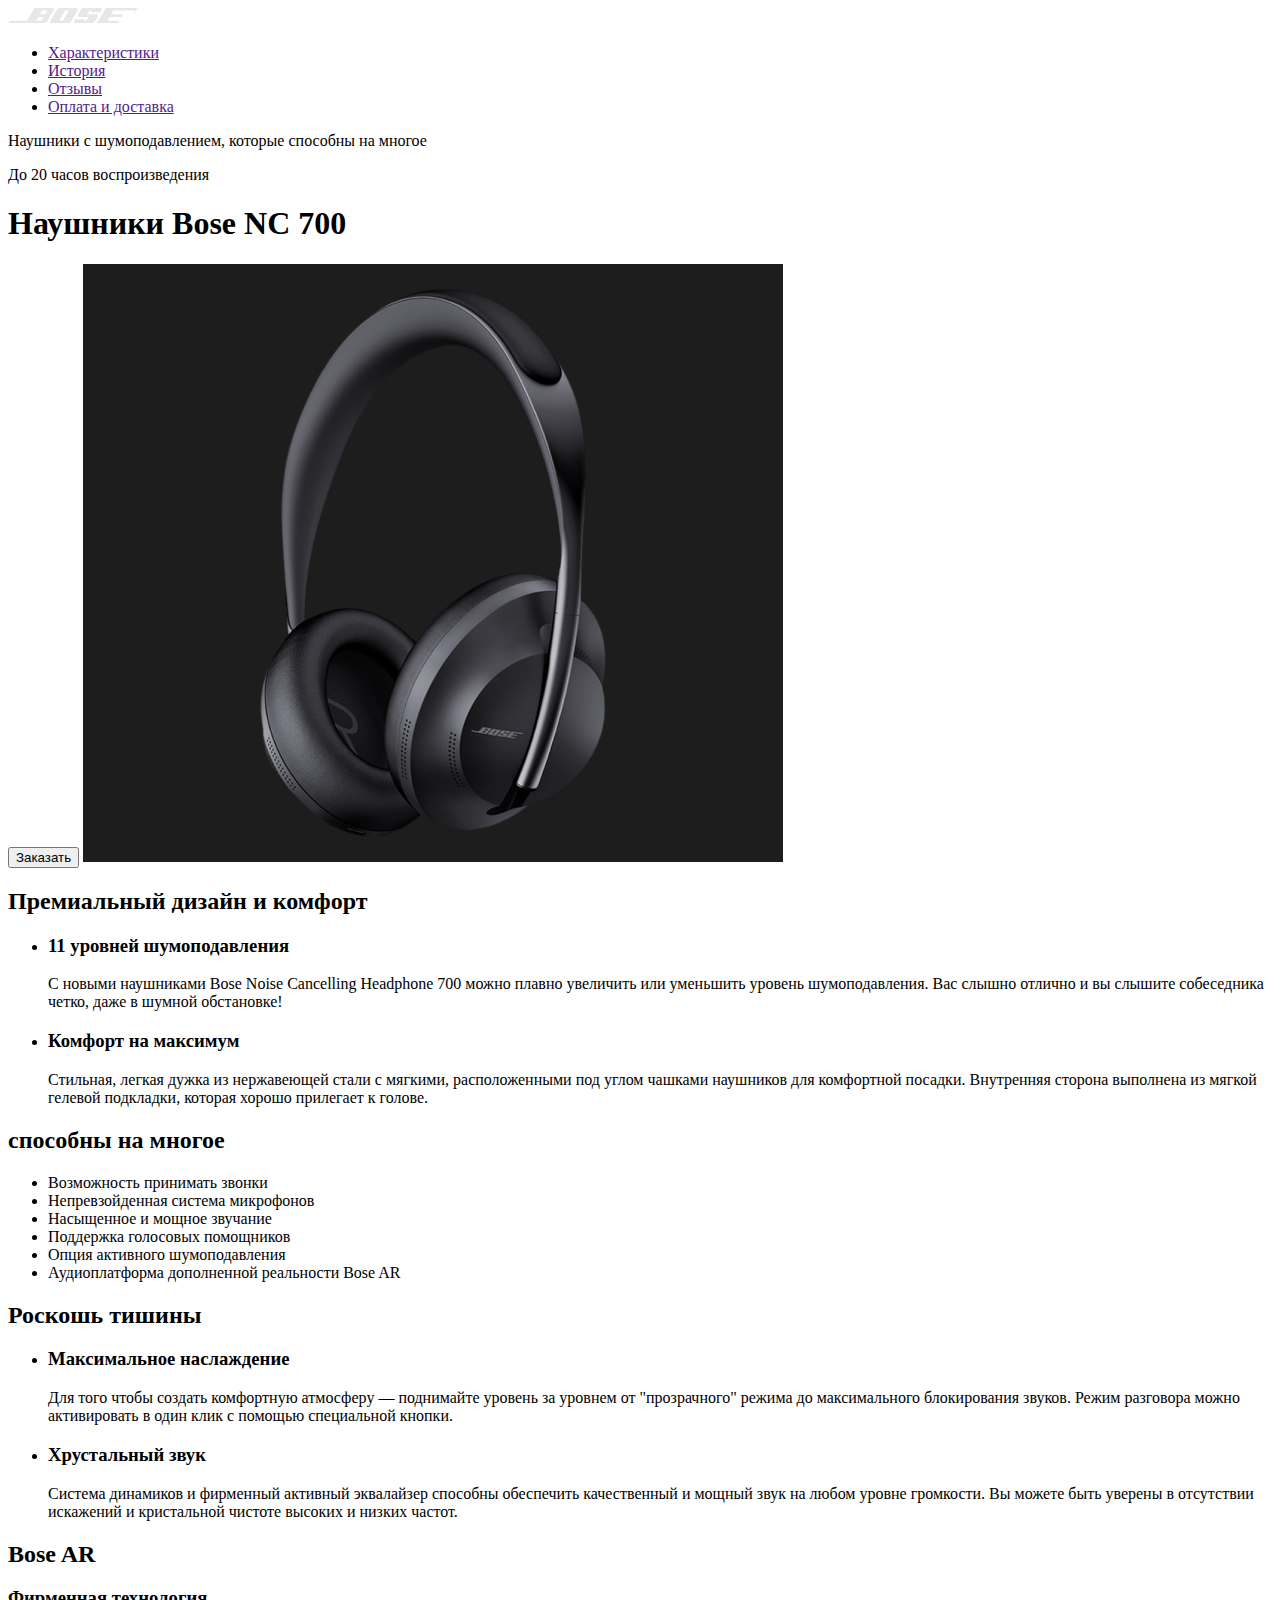
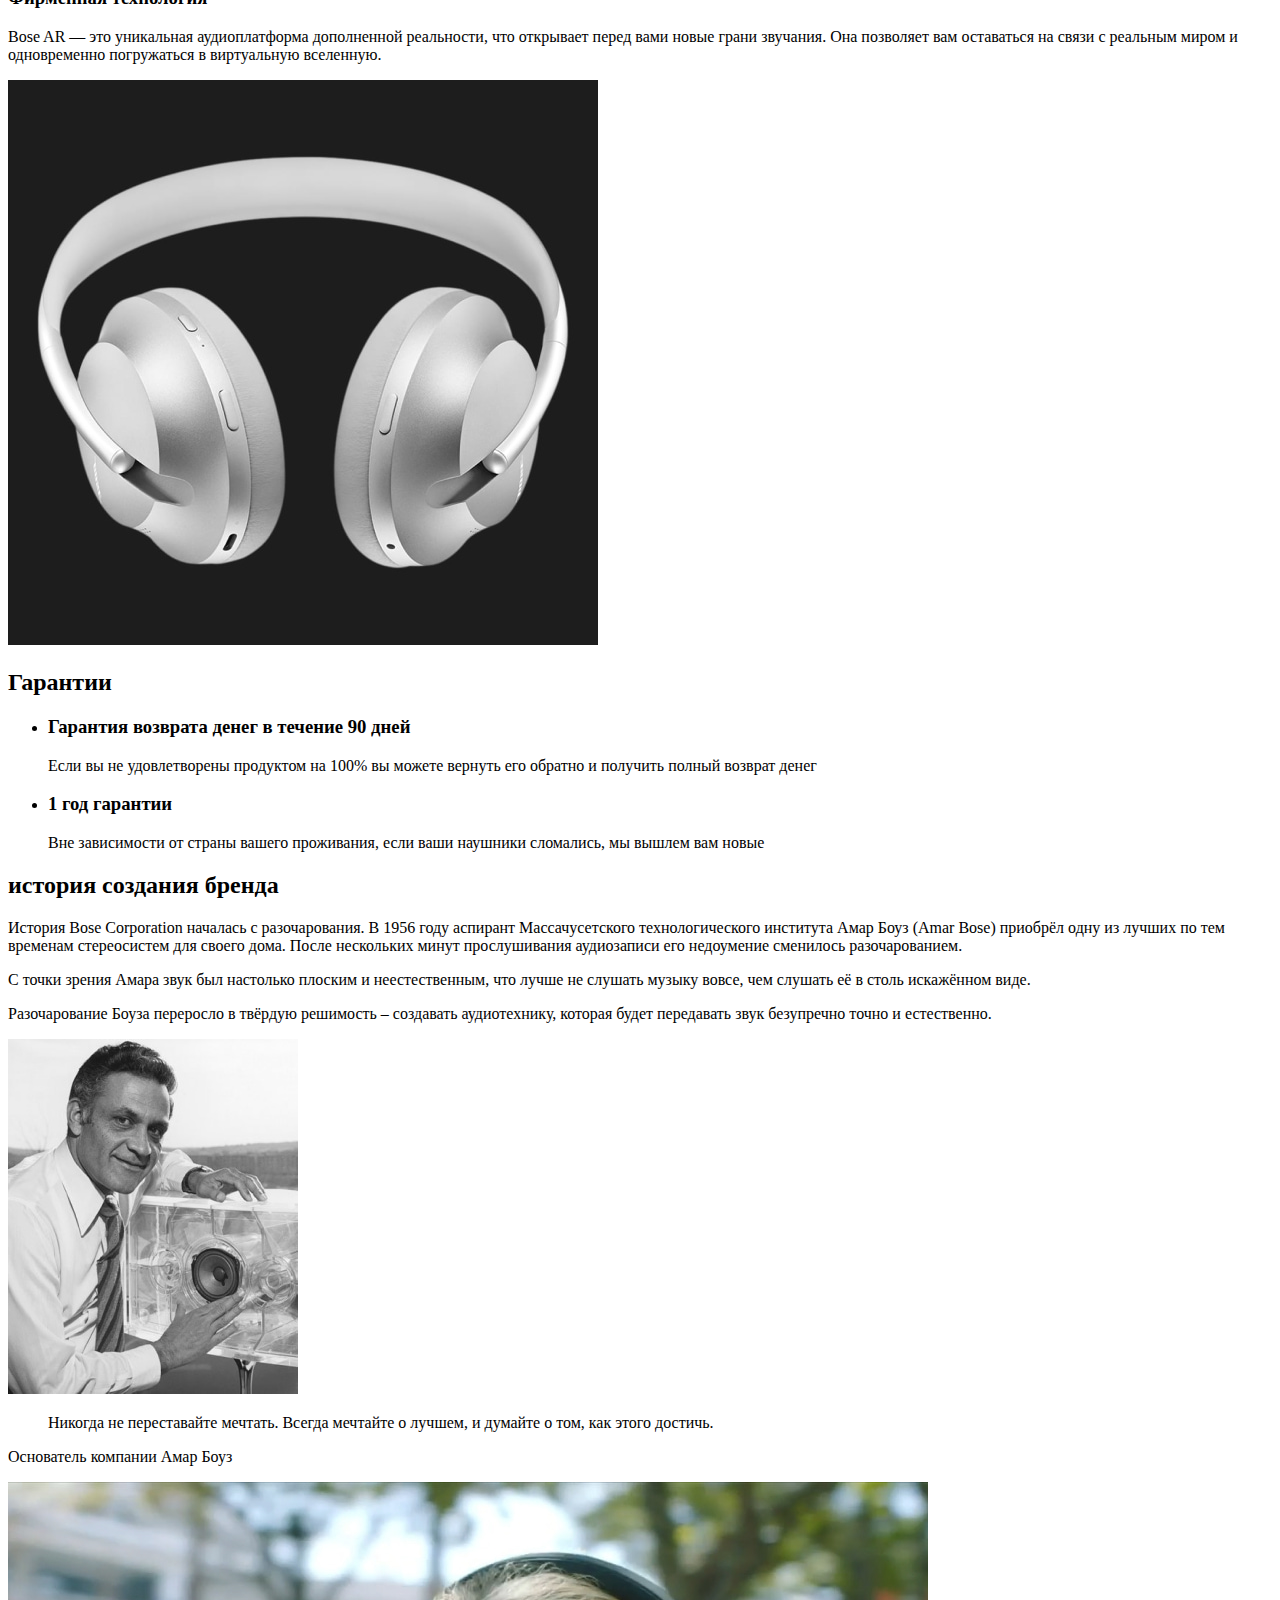
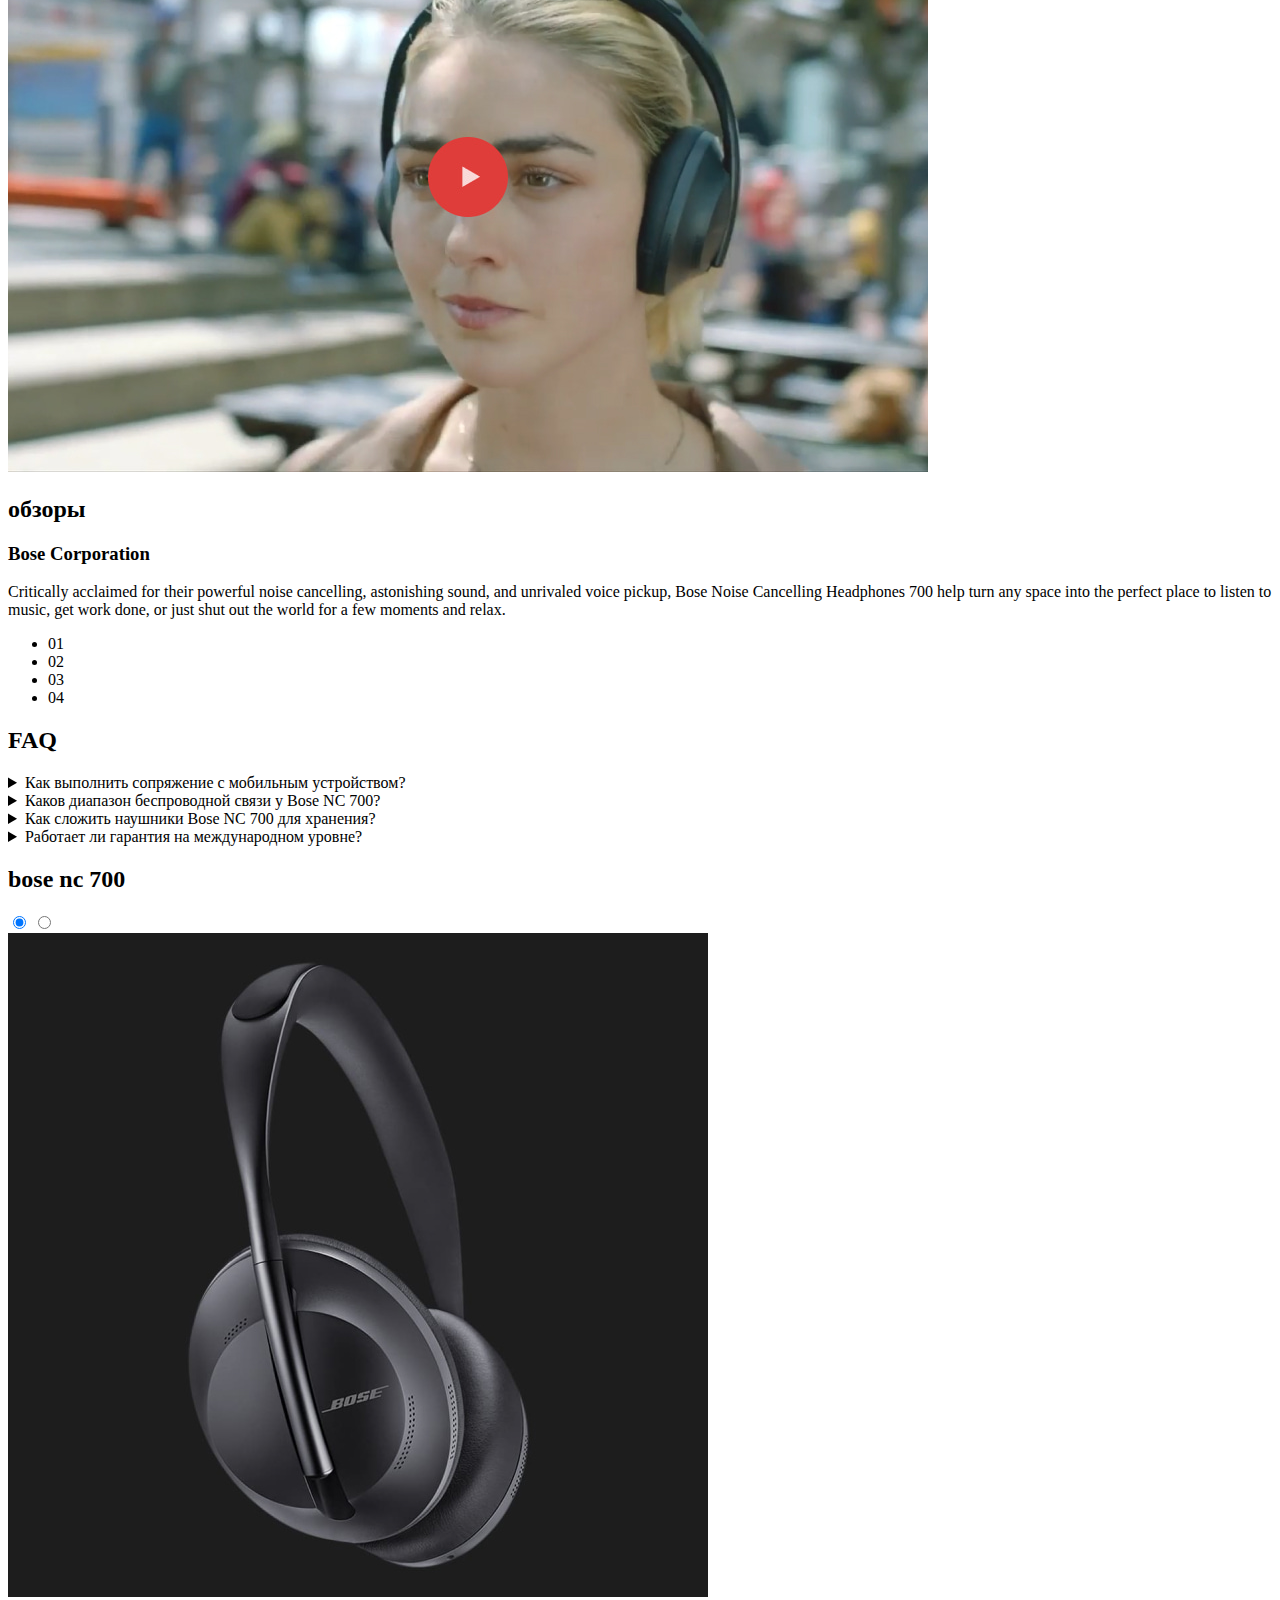
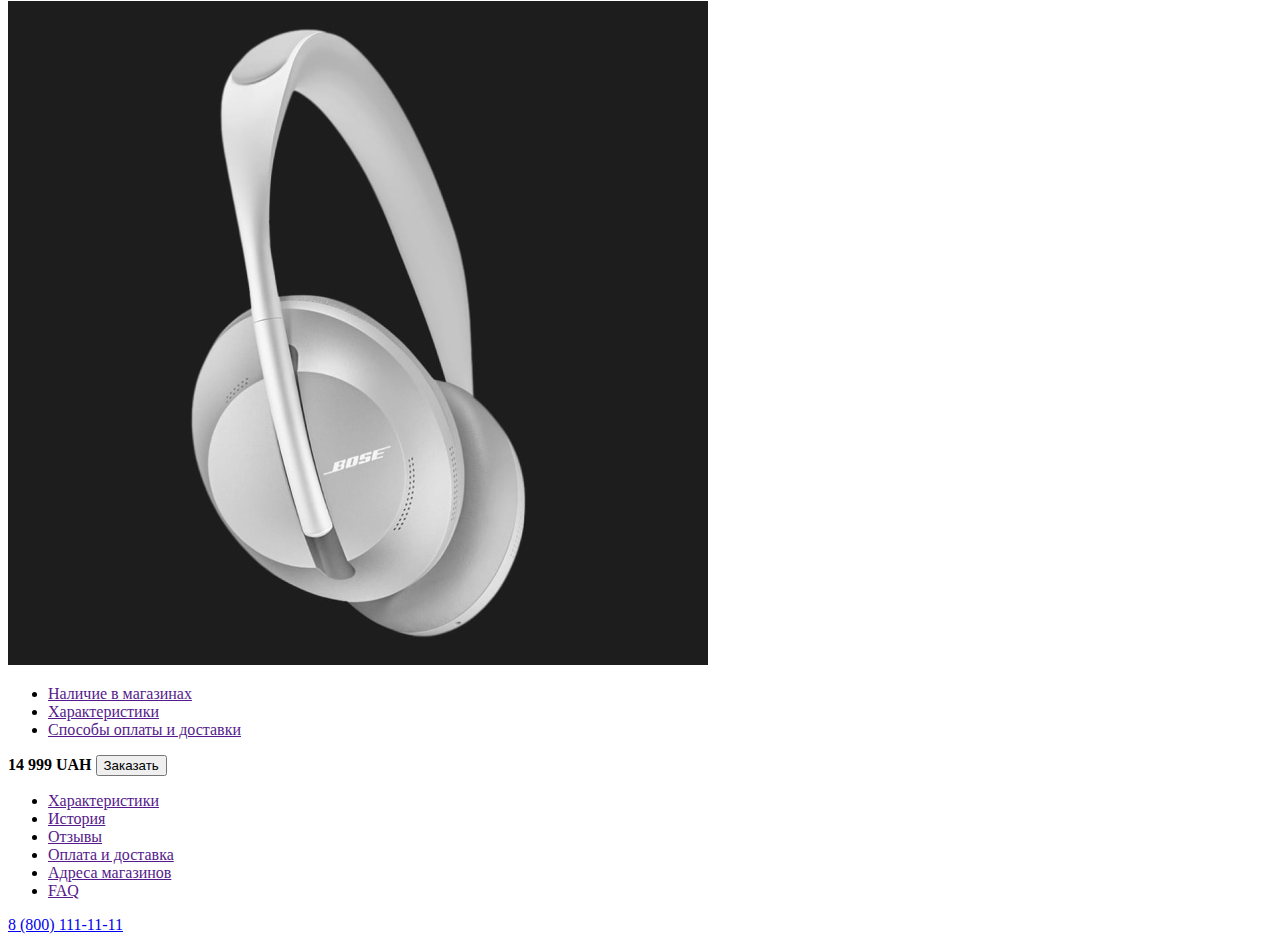
==== index.html @ a4a75e7f "module 01" ====
<!DOCTYPE html>
<html lang="ru">
  <head>
    <meta charset="UTF-8" />
    <meta http-equiv="X-UA-Compatible" content="IE=edge" />
    <meta name="viewport" content="width=device-width, initial-scale=1.0" />
    <title>Наушники Bose</title>
  </head>
  <body>
    <header>
      <a href="">
        <img src="./images/bose-logo.svg" alt="Логитип bose" width="130" height="16" />
      </a>
      <nav>
        <ul>
          <li><a href="">Характеристики</a></li>
          <li><a href="">История</a></li>
          <li><a href="">Отзывы</a></li>
          <li><a href="">Оплата и доставка</a></li>
        </ul>
      </nav>
    </header>
    <main>
      <section>
        <p>Наушники с шумоподавлением, которые способны на многое</p>
        <p>До 20 часов воспроизведения</p>
        <h1>Наушники Bose NC 700</h1>
        <button>Заказать</button>
        <img src="./images/hero/bose-nc-700.jpg" alt="Наушники Bose NC 700" width="700" height="598" />
      </section>
      <section>
        <h2>Премиальный дизайн и комфорт</h2>
        <ul>
          <li>
            <h3>11 уровней шумоподавления</h3>
            <p>
              С новыми наушниками Bose Noise Cancelling Headphone 700 можно плавно увеличить или уменьшить уровень
              шумоподавления. Вас слышно отлично и вы слышите собеседника четко, даже в шумной обстановке!
            </p>
          </li>
          <li>
            <h3>Комфорт на максимум</h3>
            <p>
              Стильная, легкая дужка из нержавеющей стали с мягкими, расположенными под углом чашками наушников для
              комфортной посадки. Внутренняя сторона выполнена из мягкой гелевой подкладки, которая хорошо прилегает к
              голове.
            </p>
          </li>
        </ul>
      </section>
      <section>
        <h2>способны на многое</h2>
        <ul>
          <li>Возможность принимать звонки</li>
          <li>Непревзойденная система микрофонов</li>
          <li>Насыщенное и мощное звучание</li>
          <li>Поддержка голосовых помощников</li>
          <li>Опция активного шумоподавления</li>
          <li>Аудиоплатформа дополненной реальности Bose AR</li>
        </ul>
      </section>
      <section>
        <h2>Роскошь тишины</h2>
        <ul>
          <li>
            <h3>Максимальное наслаждение</h3>
            <p>
              Для того чтобы создать комфортную атмосферу — поднимайте уровень за уровнем от "прозрачного" режима до
              максимального блокирования звуков. Режим разговора можно активировать в один клик с помощью специальной
              кнопки.
            </p>
          </li>
          <li>
            <h3>Хрустальный звук</h3>
            <p>
              Система динамиков и фирменный активный эквалайзер способны обеспечить качественный и мощный звук на любом
              уровне громкости. Вы можете быть уверены в отсутствии искажений и кристальной чистоте высоких и низких
              частот.
            </p>
          </li>
        </ul>
      </section>
      <section>
        <h2>Bose AR</h2>
        <h3>Фирменная технология</h3>
        <p>
          Bose AR — это уникальная аудиоплатформа дополненной реальности, что открывает перед вами новые грани звучания.
          Она позволяет вам оставаться на связи с реальным миром и одновременно погружаться в виртуальную вселенную.
        </p>
      </section>
      <section>
        <img src="./images/warranty/img.jpg" alt="Наушники Bose NC 700" width="590" height="565" />
        <h2>Гарантии</h2>
        <ul>
          <li>
            <h3>Гарантия возврата денег в течение 90 дней</h3>
            <p>
              Если вы не удовлетворены продуктом на 100% вы можете вернуть его обратно и получить полный возврат денег
            </p>
          </li>
          <li>
            <h3>1 год гарантии</h3>
            <p>Вне зависимости от страны вашего проживания, если ваши наушники сломались, мы вышлем вам новые</p>
          </li>
        </ul>
      </section>
      <section>
        <h2>история создания бренда</h2>
        <p>
          История Bose Corporation началась с разочарования. В 1956 году аспирант Массачусетского технологического
          института Амар Боуз (Amar Bose) приобрёл одну из лучших по тем временам стереосистем для своего дома. После
          нескольких минут прослушивания аудиозаписи его недоумение сменилось разочарованием.
        </p>
        <p>
          С точки зрения Амара звук был настолько плоским и неестественным, что лучше не слушать музыку вовсе, чем
          слушать её в столь искажённом виде.
        </p>
        <p>
          Разочарование Боуза переросло в твёрдую решимость – создавать аудиотехнику, которая будет передавать звук
          безупречно точно и естественно.
        </p>
        <img src="./images/history/img-1.jpg" alt="Основатель компании Амар Боуз" width="290" height="355" />
        <blockquote>
          Никогда не переставайте мечтать. Всегда мечтайте о лучшем, и думайте о том, как этого достичь.
        </blockquote>
        <p>Основатель компании Амар Боуз</p>
      </section>
      <section>
        <video src="#" poster="./images/reviews/img.jpg" width="920" height="590"></video>

        <h2>обзоры</h2>
        <h3>Bose Сorporation</h3>
        <p>
          Critically acclaimed for their powerful noise cancelling, astonishing sound, and unrivaled voice pickup, Bose
          Noise Cancelling Headphones 700 help turn any space into the perfect place to listen to music, get work done,
          or just shut out the world for a few moments and relax.
        </p>
        <ul>
          <li>01</li>
          <li>02</li>
          <li>03</li>
          <li>04</li>
        </ul>
      </section>
      <section>
        <h2>FAQ</h2>
        <details>
          <summary>Как выполнить сопряжение с мобильным устройством?</summary>
          <p>
            Во-первых, убедитесь, что ваши наушники включены одним нажатием верхней кнопки на задней стороне правого
            наушника. Затем нажмите и удерживайте кнопку питания в течение 3x секунд, чтобы перевести наушники в режим
            сопряжения. Обратите внимание: если вы подключаете наушники впервые, они автоматически включаются сразу в
            этом режиме сопряжения. Голосовые подсказки предоставят вам дополнительные инструкции. Мы рекомендуем вам
            использовать приложение Bose Music для завершения процесса сопряжения, однако вы также можете использовать
            настройки Bluetooth на своем устройстве.
          </p>
        </details>
        <details>
          <summary>Каков диапазон беспроводной связи у Bose NC 700?</summary>
          <p>
            Во-первых, убедитесь, что ваши наушники включены одним нажатием верхней кнопки на задней стороне правого
            наушника. Затем нажмите и удерживайте кнопку питания в течение 3x секунд, чтобы перевести наушники в режим
            сопряжения. Обратите внимание: если вы подключаете наушники впервые, они автоматически включаются сразу в
            этом режиме сопряжения. Голосовые подсказки предоставят вам дополнительные инструкции. Мы рекомендуем вам
            использовать приложение Bose Music для завершения процесса сопряжения, однако вы также можете использовать
            настройки Bluetooth на своем устройстве.
          </p>
        </details>
        <details>
          <summary>Как сложить наушники Bose NC 700 для хранения?</summary>
          <p>
            Во-первых, убедитесь, что ваши наушники включены одним нажатием верхней кнопки на задней стороне правого
            наушника. Затем нажмите и удерживайте кнопку питания в течение 3x секунд, чтобы перевести наушники в режим
            сопряжения. Обратите внимание: если вы подключаете наушники впервые, они автоматически включаются сразу в
            этом режиме сопряжения. Голосовые подсказки предоставят вам дополнительные инструкции. Мы рекомендуем вам
            использовать приложение Bose Music для завершения процесса сопряжения, однако вы также можете использовать
            настройки Bluetooth на своем устройстве.
          </p>
        </details>
        <details>
          <summary>Работает ли гарантия на международном уровне?</summary>
          <p>
            Во-первых, убедитесь, что ваши наушники включены одним нажатием верхней кнопки на задней стороне правого
            наушника. Затем нажмите и удерживайте кнопку питания в течение 3x секунд, чтобы перевести наушники в режим
            сопряжения. Обратите внимание: если вы подключаете наушники впервые, они автоматически включаются сразу в
            этом режиме сопряжения. Голосовые подсказки предоставят вам дополнительные инструкции. Мы рекомендуем вам
            использовать приложение Bose Music для завершения процесса сопряжения, однако вы также можете использовать
            настройки Bluetooth на своем устройстве.
          </p>
        </details>
      </section>
      <section>
        <h2>bose nc 700</h2>
        <div>
          <input type="radio" name="colors" checked />
          <input type="radio" name="colors" />
        </div>
        <div>
          <img src="./images/characteristics/bose-black.jpg" alt="Bose NC 700 черного цвета" />
          <img src="./images/characteristics/bose-white.jpg" alt="Bose NC 700 белого цвета" />
        </div>
        <ul>
          <li><a href="">Наличие в магазинах</a></li>
          <li><a href="">Характеристики</a></li>
          <li><a href="">Способы оплаты и доставки</a></li>
        </ul>
        <b>14 999 UAH</b>
        <button type="button">Заказать</button>
      </section>
    </main>
    <footer>
      <ul>
        <li><a href="">Характеристики</a></li>
        <li><a href="">История</a></li>
        <li><a href="">Отзывы</a></li>
        <li><a href="">Оплата и доставка</a></li>
        <li><a href="">Адреса магазинов</a></li>
        <li><a href="">FAQ</a></li>
      </ul>
      <a href="tel:88001111111">8 (800) 111-11-11</a>
    </footer>
  </body>
</html>
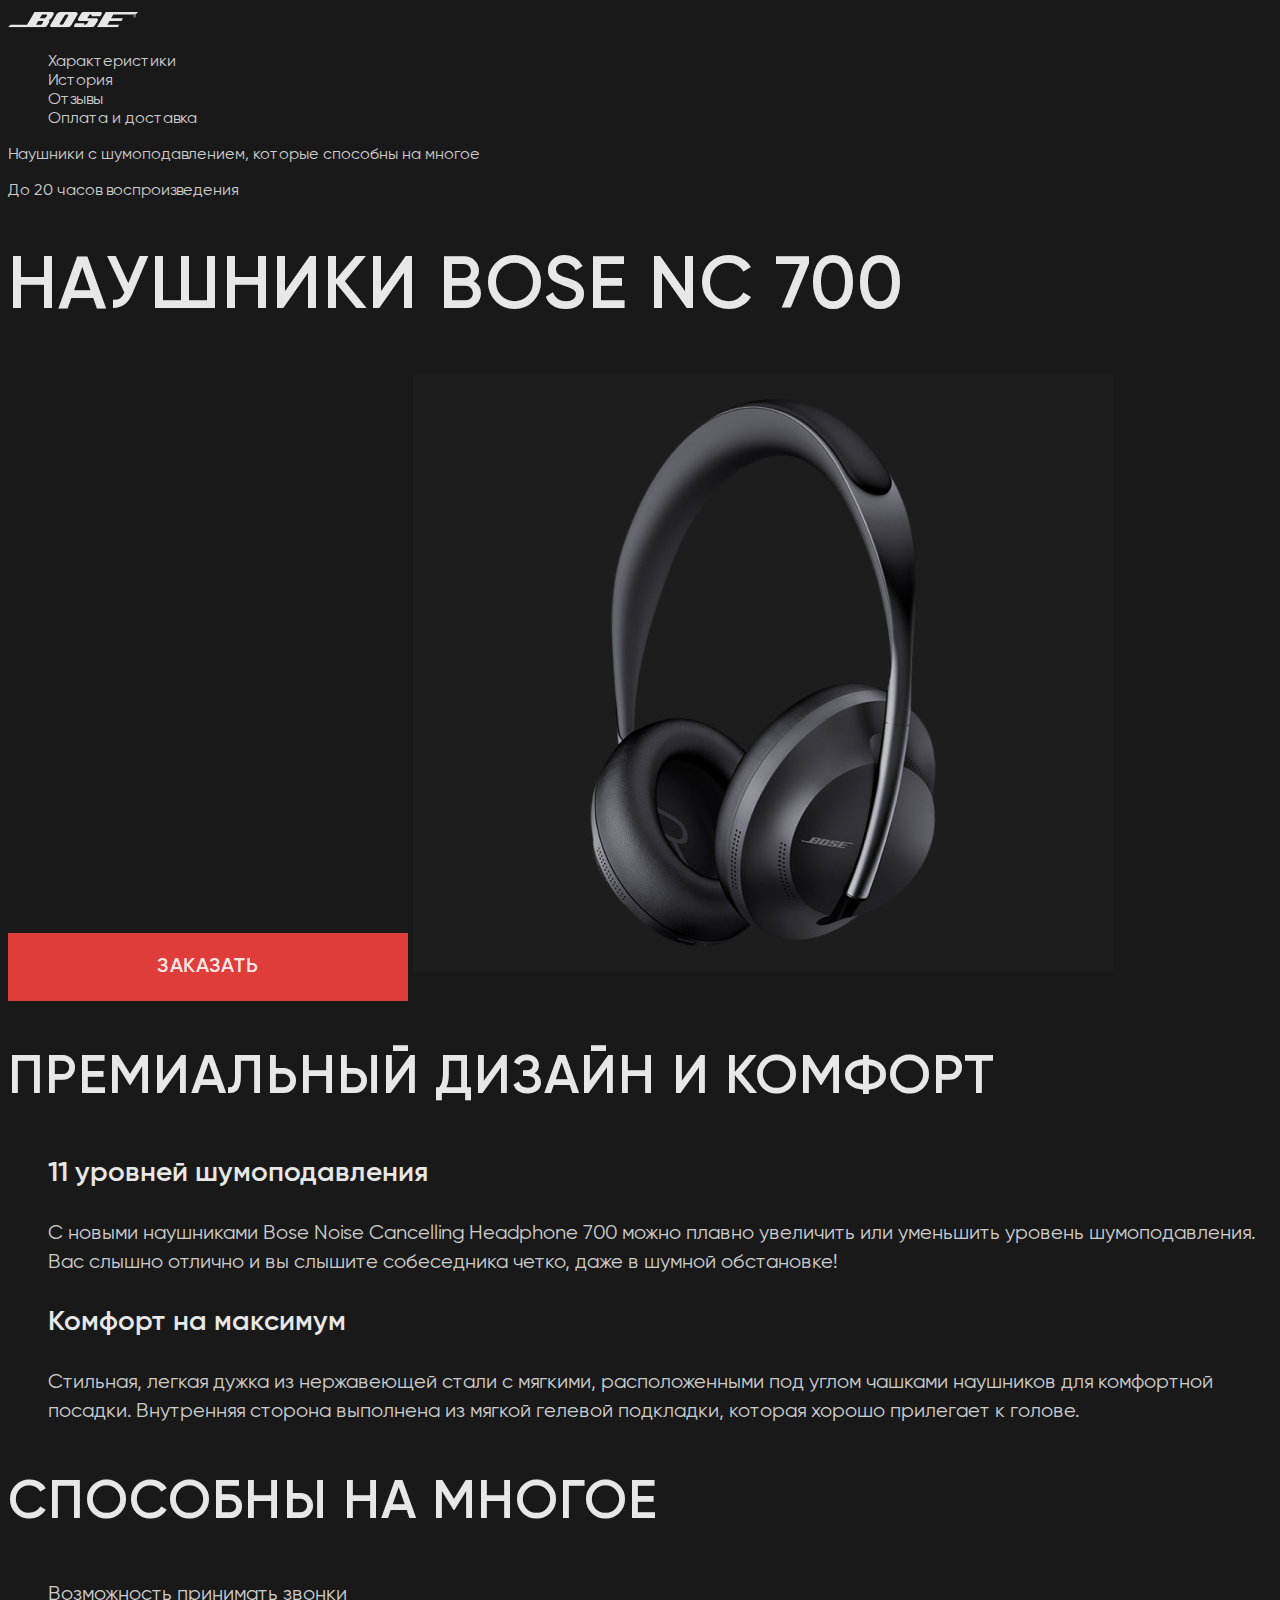
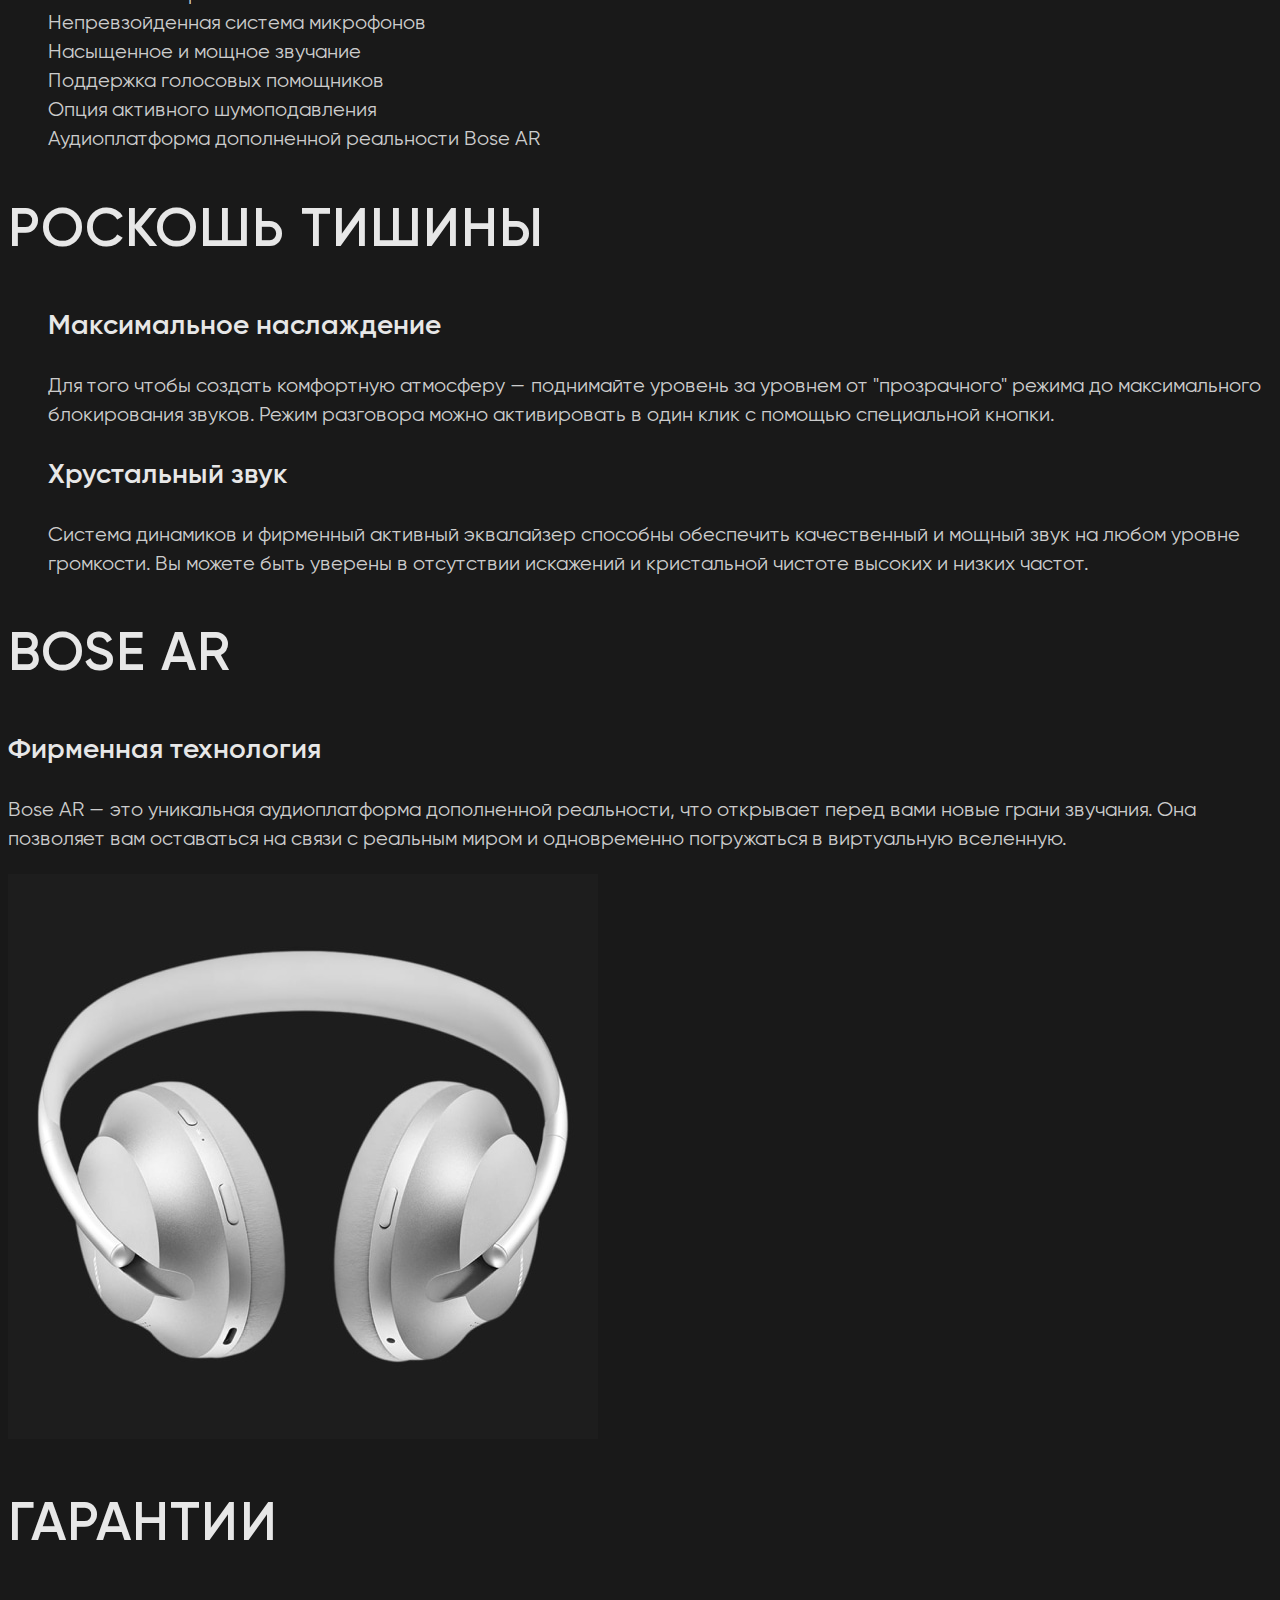
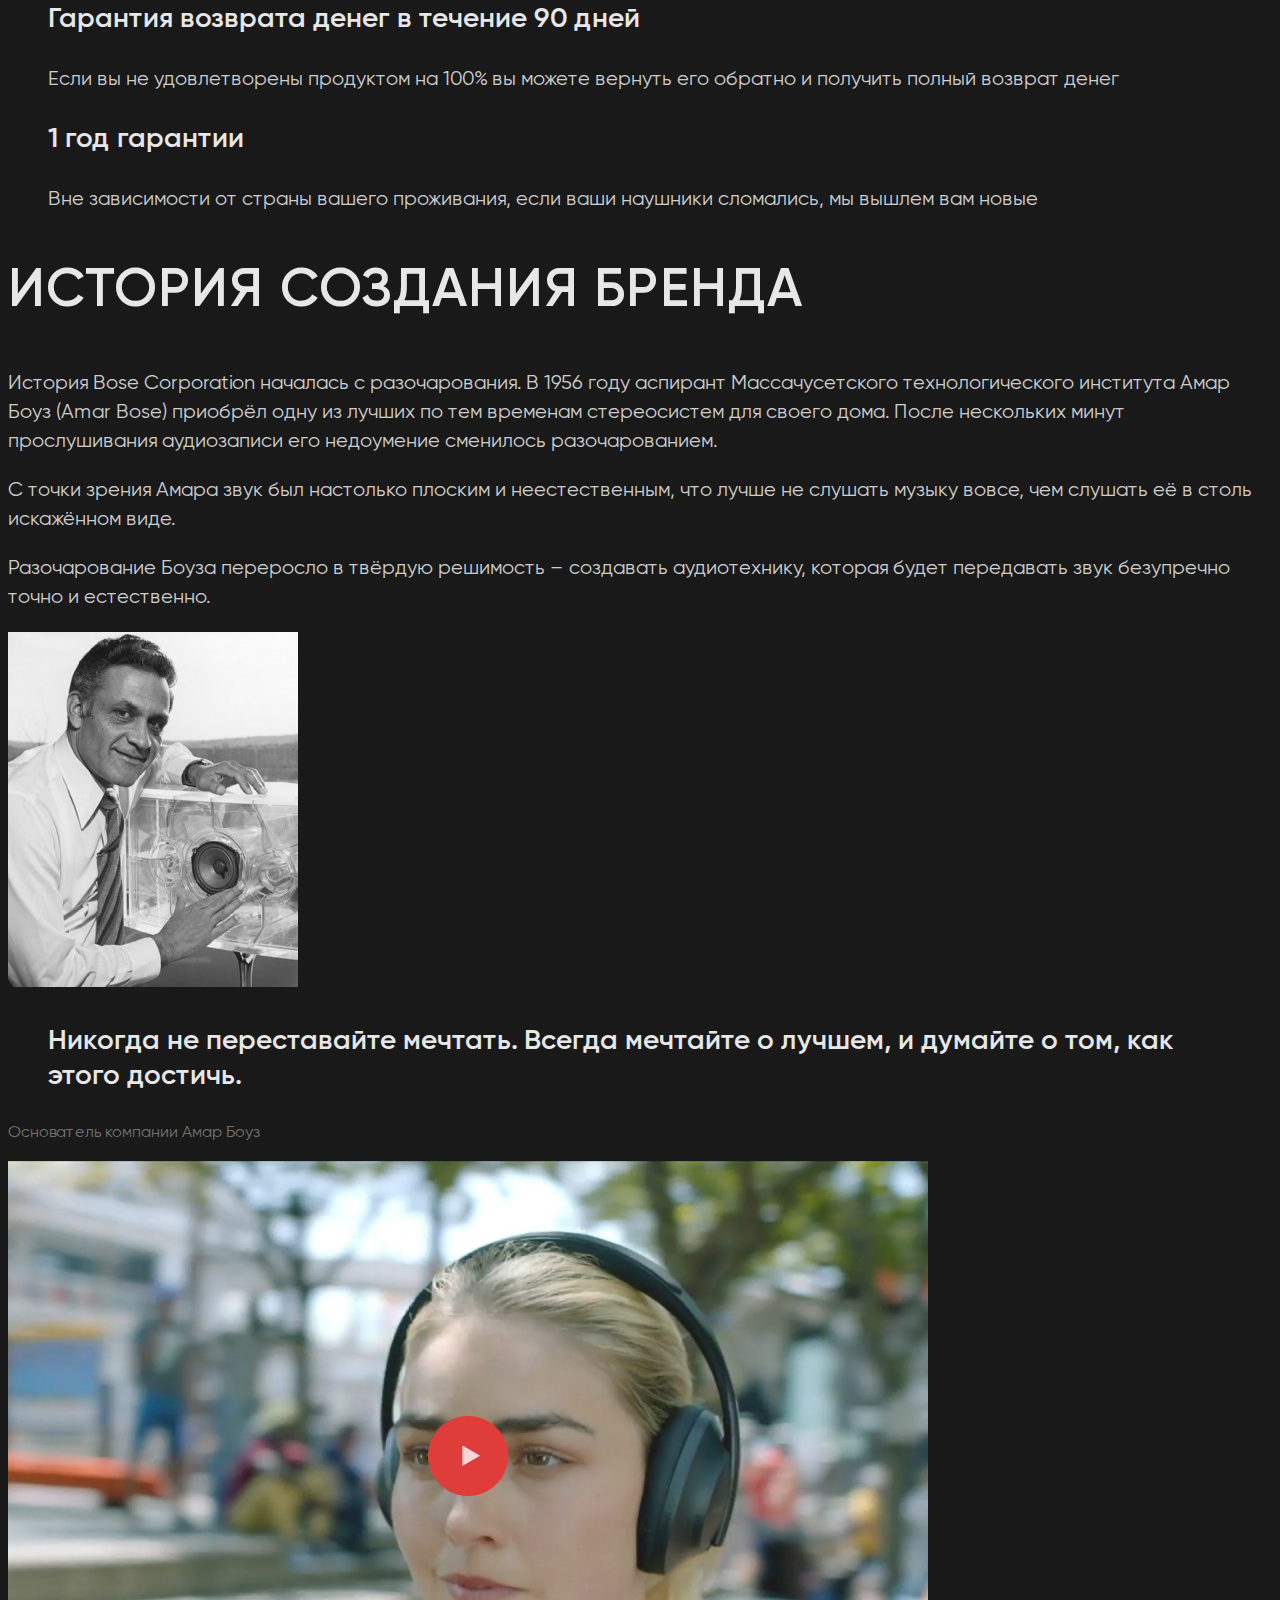
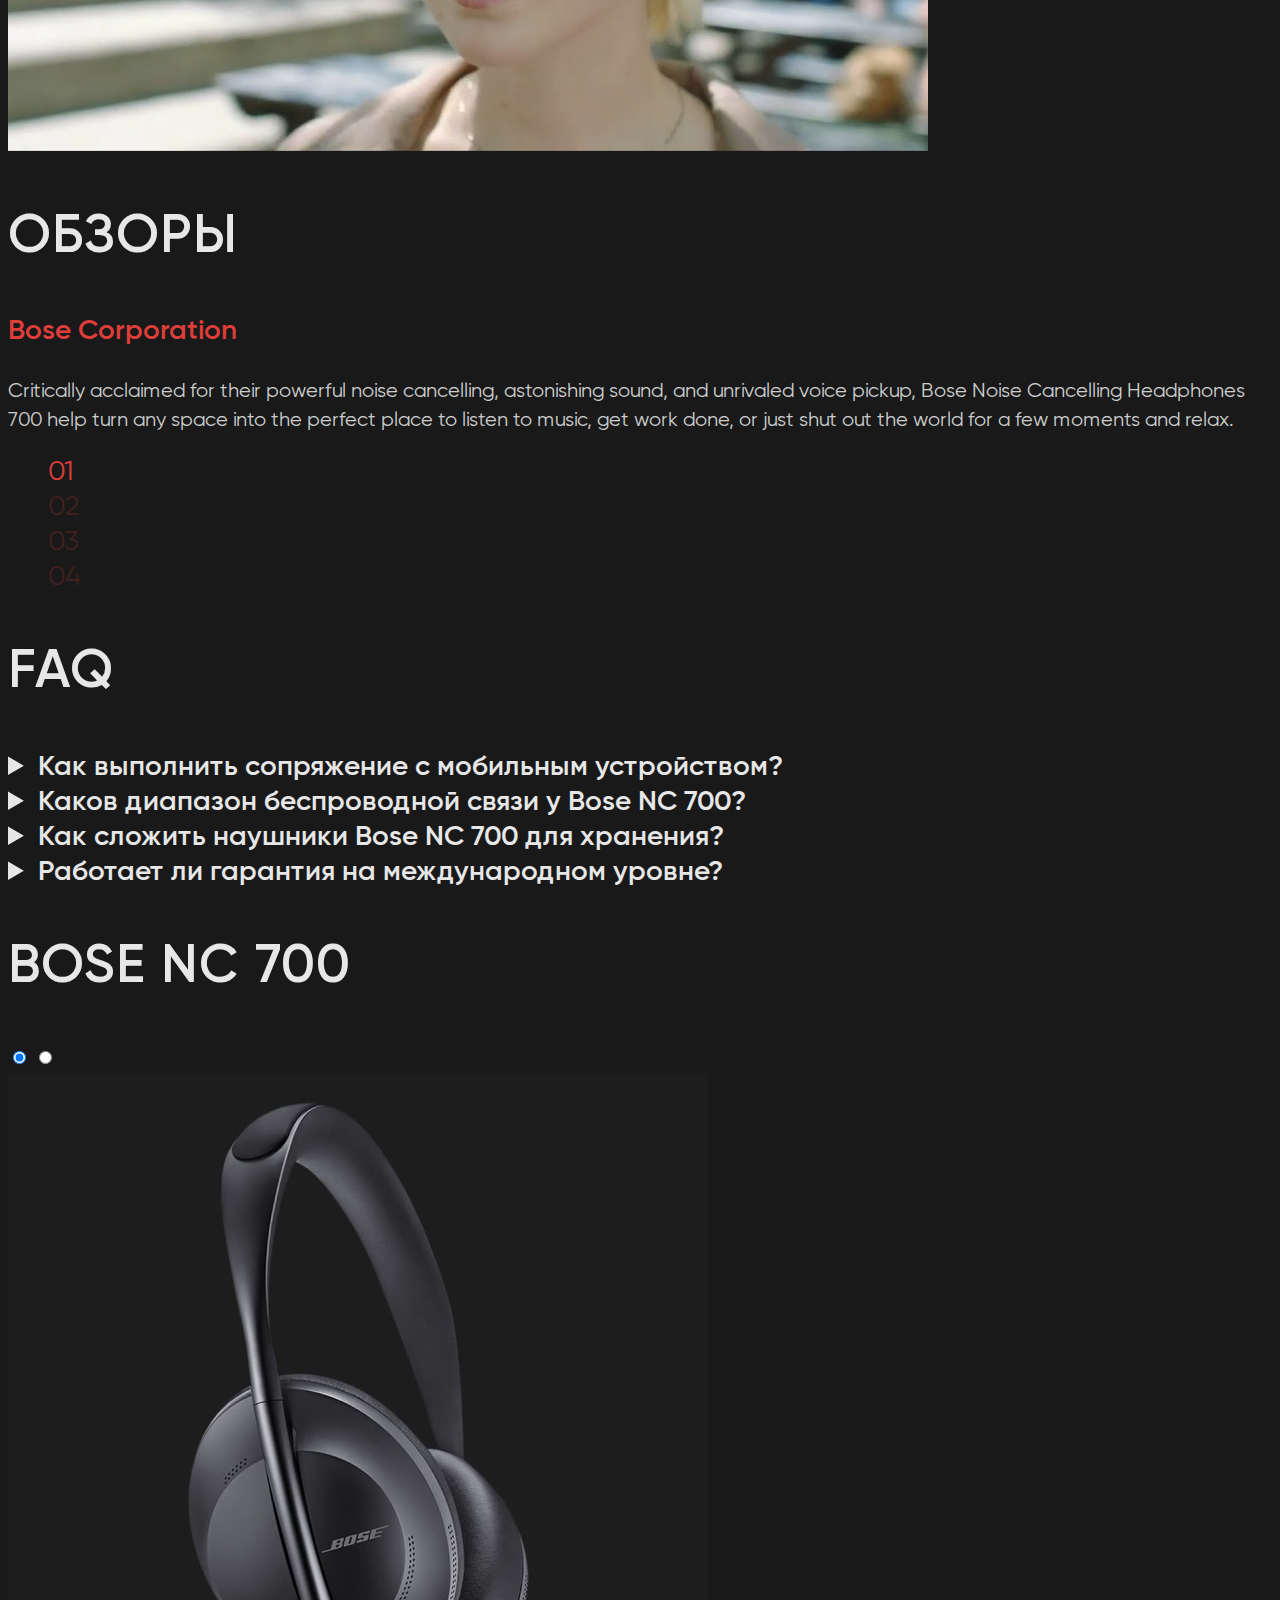
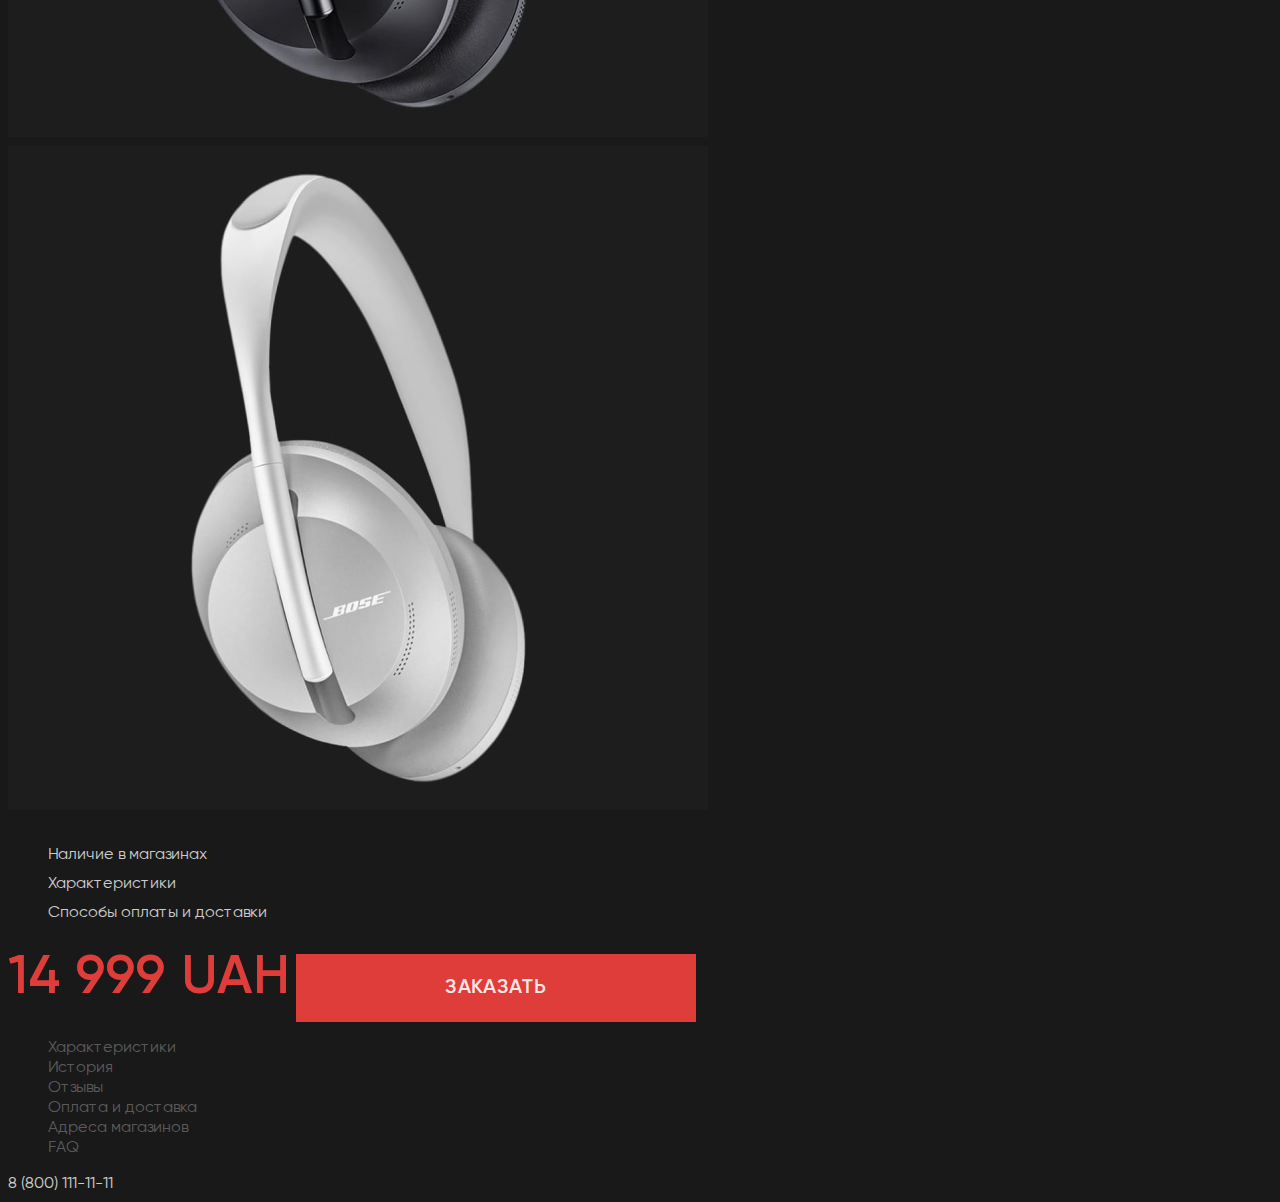
==== commit 5804492e: "module 02" ====
--- a/index.html
+++ b/index.html
@@ -5,41 +5,50 @@
     <meta http-equiv="X-UA-Compatible" content="IE=edge" />
     <meta name="viewport" content="width=device-width, initial-scale=1.0" />
     <title>Наушники Bose</title>
+    <link rel="stylesheet" href="./css/style.css" />
   </head>
-  <body>
-    <header>
-      <a href="">
+  <body class="page">
+    <header class="header">
+      <a class="header-link" href="">
         <img src="./images/bose-logo.svg" alt="Логитип bose" width="130" height="16" />
       </a>
-      <nav>
-        <ul>
-          <li><a href="">Характеристики</a></li>
-          <li><a href="">История</a></li>
-          <li><a href="">Отзывы</a></li>
-          <li><a href="">Оплата и доставка</a></li>
+      <nav class="nav">
+        <ul class="nav-list">
+          <li class="nav-item">
+            <a class="nav-link" href="#design">Характеристики</a>
+          </li>
+          <li class="nav-item">
+            <a class="nav-link" href="#history">История</a>
+          </li>
+          <li class="nav-item">
+            <a class="nav-link" href="#reviews">Отзывы</a>
+          </li>
+          <li class="nav-item">
+            <a class="nav-link" href="#order">Оплата и доставка</a>
+          </li>
         </ul>
       </nav>
     </header>
     <main>
-      <section>
-        <p>Наушники с шумоподавлением, которые способны на многое</p>
-        <p>До 20 часов воспроизведения</p>
-        <h1>Наушники Bose NC 700</h1>
-        <button>Заказать</button>
+      <section class="hero section">
+        <p class="hero-description">Наушники с шумоподавлением, которые способны на многое</p>
+        <p class="hero-description">До 20 часов воспроизведения</p>
+        <h1 class="hero-title">Наушники Bose NC 700</h1>
+        <button class="btn hero-btn">Заказать</button>
         <img src="./images/hero/bose-nc-700.jpg" alt="Наушники Bose NC 700" width="700" height="598" />
       </section>
-      <section>
-        <h2>Премиальный дизайн и комфорт</h2>
-        <ul>
-          <li>
-            <h3>11 уровней шумоподавления</h3>
+      <section class="design section" id="design">
+        <h2 class="title">Премиальный дизайн и комфорт</h2>
+        <ul>
+          <li>
+            <h3 class="subtitle">11 уровней шумоподавления</h3>
             <p>
               С новыми наушниками Bose Noise Cancelling Headphone 700 можно плавно увеличить или уменьшить уровень
               шумоподавления. Вас слышно отлично и вы слышите собеседника четко, даже в шумной обстановке!
             </p>
           </li>
           <li>
-            <h3>Комфорт на максимум</h3>
+            <h3 class="subtitle">Комфорт на максимум</h3>
             <p>
               Стильная, легкая дужка из нержавеющей стали с мягкими, расположенными под углом чашками наушников для
               комфортной посадки. Внутренняя сторона выполнена из мягкой гелевой подкладки, которая хорошо прилегает к
@@ -48,8 +57,8 @@
           </li>
         </ul>
       </section>
-      <section>
-        <h2>способны на многое</h2>
+      <section class="advantages section">
+        <h2 class="title">способны на многое</h2>
         <ul>
           <li>Возможность принимать звонки</li>
           <li>Непревзойденная система микрофонов</li>
@@ -59,11 +68,11 @@
           <li>Аудиоплатформа дополненной реальности Bose AR</li>
         </ul>
       </section>
-      <section>
-        <h2>Роскошь тишины</h2>
-        <ul>
-          <li>
-            <h3>Максимальное наслаждение</h3>
+      <section class="features section">
+        <h2 class="title">Роскошь тишины</h2>
+        <ul>
+          <li>
+            <h3 class="subtitle">Максимальное наслаждение</h3>
             <p>
               Для того чтобы создать комфортную атмосферу — поднимайте уровень за уровнем от "прозрачного" режима до
               максимального блокирования звуков. Режим разговора можно активировать в один клик с помощью специальной
@@ -71,7 +80,7 @@
             </p>
           </li>
           <li>
-            <h3>Хрустальный звук</h3>
+            <h3 class="subtitle">Хрустальный звук</h3>
             <p>
               Система динамиков и фирменный активный эквалайзер способны обеспечить качественный и мощный звук на любом
               уровне громкости. Вы можете быть уверены в отсутствии искажений и кристальной чистоте высоких и низких
@@ -80,32 +89,32 @@
           </li>
         </ul>
       </section>
-      <section>
-        <h2>Bose AR</h2>
-        <h3>Фирменная технология</h3>
+      <section class="technology section">
+        <h2 class="title">Bose AR</h2>
+        <h3 class="subtitle">Фирменная технология</h3>
         <p>
           Bose AR — это уникальная аудиоплатформа дополненной реальности, что открывает перед вами новые грани звучания.
           Она позволяет вам оставаться на связи с реальным миром и одновременно погружаться в виртуальную вселенную.
         </p>
       </section>
-      <section>
+      <section class="warranty section">
         <img src="./images/warranty/img.jpg" alt="Наушники Bose NC 700" width="590" height="565" />
-        <h2>Гарантии</h2>
-        <ul>
-          <li>
-            <h3>Гарантия возврата денег в течение 90 дней</h3>
+        <h2 class="title">Гарантии</h2>
+        <ul>
+          <li>
+            <h3 class="subtitle">Гарантия возврата денег в течение 90 дней</h3>
             <p>
               Если вы не удовлетворены продуктом на 100% вы можете вернуть его обратно и получить полный возврат денег
             </p>
           </li>
           <li>
-            <h3>1 год гарантии</h3>
+            <h3 class="subtitle">1 год гарантии</h3>
             <p>Вне зависимости от страны вашего проживания, если ваши наушники сломались, мы вышлем вам новые</p>
           </li>
         </ul>
       </section>
-      <section>
-        <h2>история создания бренда</h2>
+      <section class="history section" id="history">
+        <h2 class="title">история создания бренда</h2>
         <p>
           История Bose Corporation началась с разочарования. В 1956 году аспирант Массачусетского технологического
           института Амар Боуз (Amar Bose) приобрёл одну из лучших по тем временам стереосистем для своего дома. После
@@ -120,104 +129,124 @@
           безупречно точно и естественно.
         </p>
         <img src="./images/history/img-1.jpg" alt="Основатель компании Амар Боуз" width="290" height="355" />
-        <blockquote>
+        <blockquote class="subtitle">
           Никогда не переставайте мечтать. Всегда мечтайте о лучшем, и думайте о том, как этого достичь.
         </blockquote>
-        <p>Основатель компании Амар Боуз</p>
-      </section>
-      <section>
+        <p class="history-author">Основатель компании Амар Боуз</p>
+      </section>
+      <section class="reviews section" id="reviews">
         <video src="#" poster="./images/reviews/img.jpg" width="920" height="590"></video>
 
-        <h2>обзоры</h2>
-        <h3>Bose Сorporation</h3>
+        <h2 class="title">обзоры</h2>
+        <h3 class="reviews-subtitle subtitle" lang="en">Bose Сorporation</h3>
         <p>
           Critically acclaimed for their powerful noise cancelling, astonishing sound, and unrivaled voice pickup, Bose
           Noise Cancelling Headphones 700 help turn any space into the perfect place to listen to music, get work done,
           or just shut out the world for a few moments and relax.
         </p>
-        <ul>
-          <li>01</li>
-          <li>02</li>
-          <li>03</li>
-          <li>04</li>
-        </ul>
-      </section>
-      <section>
-        <h2>FAQ</h2>
-        <details>
-          <summary>Как выполнить сопряжение с мобильным устройством?</summary>
-          <p>
-            Во-первых, убедитесь, что ваши наушники включены одним нажатием верхней кнопки на задней стороне правого
-            наушника. Затем нажмите и удерживайте кнопку питания в течение 3x секунд, чтобы перевести наушники в режим
-            сопряжения. Обратите внимание: если вы подключаете наушники впервые, они автоматически включаются сразу в
-            этом режиме сопряжения. Голосовые подсказки предоставят вам дополнительные инструкции. Мы рекомендуем вам
-            использовать приложение Bose Music для завершения процесса сопряжения, однако вы также можете использовать
-            настройки Bluetooth на своем устройстве.
-          </p>
-        </details>
-        <details>
-          <summary>Каков диапазон беспроводной связи у Bose NC 700?</summary>
-          <p>
-            Во-первых, убедитесь, что ваши наушники включены одним нажатием верхней кнопки на задней стороне правого
-            наушника. Затем нажмите и удерживайте кнопку питания в течение 3x секунд, чтобы перевести наушники в режим
-            сопряжения. Обратите внимание: если вы подключаете наушники впервые, они автоматически включаются сразу в
-            этом режиме сопряжения. Голосовые подсказки предоставят вам дополнительные инструкции. Мы рекомендуем вам
-            использовать приложение Bose Music для завершения процесса сопряжения, однако вы также можете использовать
-            настройки Bluetooth на своем устройстве.
-          </p>
-        </details>
-        <details>
-          <summary>Как сложить наушники Bose NC 700 для хранения?</summary>
-          <p>
-            Во-первых, убедитесь, что ваши наушники включены одним нажатием верхней кнопки на задней стороне правого
-            наушника. Затем нажмите и удерживайте кнопку питания в течение 3x секунд, чтобы перевести наушники в режим
-            сопряжения. Обратите внимание: если вы подключаете наушники впервые, они автоматически включаются сразу в
-            этом режиме сопряжения. Голосовые подсказки предоставят вам дополнительные инструкции. Мы рекомендуем вам
-            использовать приложение Bose Music для завершения процесса сопряжения, однако вы также можете использовать
-            настройки Bluetooth на своем устройстве.
-          </p>
-        </details>
-        <details>
-          <summary>Работает ли гарантия на международном уровне?</summary>
-          <p>
-            Во-первых, убедитесь, что ваши наушники включены одним нажатием верхней кнопки на задней стороне правого
-            наушника. Затем нажмите и удерживайте кнопку питания в течение 3x секунд, чтобы перевести наушники в режим
-            сопряжения. Обратите внимание: если вы подключаете наушники впервые, они автоматически включаются сразу в
-            этом режиме сопряжения. Голосовые подсказки предоставят вам дополнительные инструкции. Мы рекомендуем вам
-            использовать приложение Bose Music для завершения процесса сопряжения, однако вы также можете использовать
-            настройки Bluetooth на своем устройстве.
-          </p>
-        </details>
-      </section>
-      <section>
-        <h2>bose nc 700</h2>
-        <div>
+        <ul class="reviews-pagination">
+          <li class="reviews-pagination-item active">01</li>
+          <li class="reviews-pagination-item">02</li>
+          <li class="reviews-pagination-item">03</li>
+          <li class="reviews-pagination-item">04</li>
+        </ul>
+      </section>
+      <section class="faq section">
+        <h2 class="title">FAQ</h2>
+        <details>
+          <summary class="subtitle">Как выполнить сопряжение с мобильным устройством?</summary>
+          <p>
+            Во-первых, убедитесь, что ваши наушники включены одним нажатием верхней кнопки на задней стороне правого
+            наушника. Затем нажмите и удерживайте кнопку питания в течение 3x секунд, чтобы перевести наушники в режим
+            сопряжения. Обратите внимание: если вы подключаете наушники впервые, они автоматически включаются сразу в
+            этом режиме сопряжения. Голосовые подсказки предоставят вам дополнительные инструкции. Мы рекомендуем вам
+            использовать приложение Bose Music для завершения процесса сопряжения, однако вы также можете использовать
+            настройки Bluetooth на своем устройстве.
+          </p>
+        </details>
+        <details>
+          <summary class="subtitle">Каков диапазон беспроводной связи у Bose NC 700?</summary>
+          <p>
+            Во-первых, убедитесь, что ваши наушники включены одним нажатием верхней кнопки на задней стороне правого
+            наушника. Затем нажмите и удерживайте кнопку питания в течение 3x секунд, чтобы перевести наушники в режим
+            сопряжения. Обратите внимание: если вы подключаете наушники впервые, они автоматически включаются сразу в
+            этом режиме сопряжения. Голосовые подсказки предоставят вам дополнительные инструкции. Мы рекомендуем вам
+            использовать приложение Bose Music для завершения процесса сопряжения, однако вы также можете использовать
+            настройки Bluetooth на своем устройстве.
+          </p>
+        </details>
+        <details>
+          <summary class="subtitle">Как сложить наушники Bose NC 700 для хранения?</summary>
+          <p>
+            Во-первых, убедитесь, что ваши наушники включены одним нажатием верхней кнопки на задней стороне правого
+            наушника. Затем нажмите и удерживайте кнопку питания в течение 3x секунд, чтобы перевести наушники в режим
+            сопряжения. Обратите внимание: если вы подключаете наушники впервые, они автоматически включаются сразу в
+            этом режиме сопряжения. Голосовые подсказки предоставят вам дополнительные инструкции. Мы рекомендуем вам
+            использовать приложение Bose Music для завершения процесса сопряжения, однако вы также можете использовать
+            настройки Bluetooth на своем устройстве.
+          </p>
+        </details>
+        <details>
+          <summary class="subtitle">Работает ли гарантия на международном уровне?</summary>
+          <p>
+            Во-первых, убедитесь, что ваши наушники включены одним нажатием верхней кнопки на задней стороне правого
+            наушника. Затем нажмите и удерживайте кнопку питания в течение 3x секунд, чтобы перевести наушники в режим
+            сопряжения. Обратите внимание: если вы подключаете наушники впервые, они автоматически включаются сразу в
+            этом режиме сопряжения. Голосовые подсказки предоставят вам дополнительные инструкции. Мы рекомендуем вам
+            использовать приложение Bose Music для завершения процесса сопряжения, однако вы также можете использовать
+            настройки Bluetooth на своем устройстве.
+          </p>
+        </details>
+      </section>
+      <section class="order section" id="order">
+        <h2 class="title">bose nc 700</h2>
+        <div class="order-wrapper">
           <input type="radio" name="colors" checked />
           <input type="radio" name="colors" />
         </div>
-        <div>
-          <img src="./images/characteristics/bose-black.jpg" alt="Bose NC 700 черного цвета" />
-          <img src="./images/characteristics/bose-white.jpg" alt="Bose NC 700 белого цвета" />
+        <div class="order-thumb">
+          <img src="./images/order/bose-black.jpg" alt="Bose NC 700 черного цвета" />
+          <img src="./images/order/bose-white.jpg" alt="Bose NC 700 белого цвета" />
         </div>
-        <ul>
-          <li><a href="">Наличие в магазинах</a></li>
-          <li><a href="">Характеристики</a></li>
-          <li><a href="">Способы оплаты и доставки</a></li>
-        </ul>
-        <b>14 999 UAH</b>
-        <button type="button">Заказать</button>
+        <ul class="order-list">
+          <li class="order-item">
+            <a class="order-link" href="">Наличие в магазинах</a>
+          </li>
+          <li class="order-item">
+            <a class="order-link" href="">Характеристики</a>
+          </li>
+          <li class="order-item">
+            <a class="order-link" href="">Способы оплаты и доставки</a>
+          </li>
+        </ul>
+        <b class="order-price">14 999 UAH</b>
+        <button class="btn" type="button">Заказать</button>
       </section>
     </main>
-    <footer>
-      <ul>
-        <li><a href="">Характеристики</a></li>
-        <li><a href="">История</a></li>
-        <li><a href="">Отзывы</a></li>
-        <li><a href="">Оплата и доставка</a></li>
-        <li><a href="">Адреса магазинов</a></li>
-        <li><a href="">FAQ</a></li>
+    <footer class="footer">
+      <ul class="footer-list">
+        <li class="footer-item">
+          <a class="footer-link" href="">Характеристики</a>
+        </li>
+        <li class="footer-item">
+          <a class="footer-link" href="">История</a>
+        </li>
+        <li class="footer-item">
+          <a class="footer-link" href="">Отзывы</a>
+        </li>
+        <li class="footer-item">
+          <a class="footer-link" href="">Оплата и доставка</a>
+        </li>
+        <li class="footer-item">
+          <a class="footer-link" href="">Адреса магазинов</a>
+        </li>
+        <li class="footer-item">
+          <a class="footer-link" href="">FAQ</a>
+        </li>
       </ul>
-      <a href="tel:88001111111">8 (800) 111-11-11</a>
+      <a class="footer-tel" href="tel:88001111111">8 (800) 111-11-11</a>
     </footer>
+
+    <script src="./scroll.js"></script>
   </body>
 </html>
--- a/css/style.css
+++ b/css/style.css
@@ -0,0 +1,174 @@
+@font-face {
+  font-family: "Gilroy";
+  src: url("../fonts/Gilroy-Regular.woff2") format("woff2"), url("../fonts/Gilroy-Regular.woff") format("woff");
+  font-weight: 400;
+  font-style: normal;
+  font-display: swap;
+}
+
+@font-face {
+  font-family: "Gilroy";
+  src: url("../fonts/Gilroy-Semibold.woff2") format("woff2"), url("../fonts/Gilroy-Semibold.woff") format("woff");
+  font-weight: 600;
+  font-style: normal;
+  font-display: swap;
+}
+
+:root {
+  /* text colors */
+  --accent-cl: #df3d3a;
+  --main-cl: rgba(255, 255, 255, 0.8);
+  --title-cl: #e7e7e7;
+  --btn-cl: rgba(255, 255, 255, 0.9);
+  --quote-cl: rgba(255, 255, 255, 0.4);
+  --footer-cl: rgba(255, 255, 255, 0.3);
+
+  /* bg colors */
+  --main-bg-cl: #191919;
+  --btn-bg-cl: #df3d3a;
+
+  /* fonts */
+  --main-font: Gilroy, sans-serif;
+}
+
+html {
+  scroll-behavior: smooth;
+}
+
+a {
+  text-decoration: none;
+}
+
+ul,
+ol {
+  list-style: none;
+}
+
+/* COMMON STYLES */
+.page {
+  font-family: var(--main-font);
+  font-size: 20px;
+  line-height: 1.45;
+  color: var(--main-cl);
+
+  background-color: var(--main-bg-cl);
+}
+
+.title {
+  font-weight: 600;
+  font-size: 54px;
+  line-height: 1.2;
+  letter-spacing: 0.02em;
+  text-transform: uppercase;
+
+  color: var(--title-cl);
+}
+
+.subtitle {
+  font-weight: 600;
+  font-size: 28px;
+  line-height: 1.25;
+  color: var(--title-cl);
+}
+
+.btn {
+  width: 400px;
+  height: 68px;
+
+  font-family: inherit;
+  font-weight: 600;
+  font-size: 20px;
+  line-height: 1.2;
+  text-align: center;
+  letter-spacing: 0.02em;
+  text-transform: uppercase;
+
+  color: var(--btn-cl);
+
+  background-color: var(--btn-bg-cl);
+  border: none;
+  cursor: pointer;
+}
+
+/* HEADER */
+.nav {
+  font-size: 16px;
+  line-height: 1.19;
+}
+
+.nav-link {
+  color: currentColor;
+}
+
+/* HERO */
+.hero-description {
+  font-size: 16px;
+  line-height: 1.25;
+}
+
+.hero-title {
+  font-weight: 600;
+  font-size: 74px;
+  line-height: 1;
+  letter-spacing: 0.02em;
+  text-transform: uppercase;
+
+  color: var(--title-cl);
+}
+
+/* HISTORY */
+.history-author {
+  font-size: 16px;
+  color: var(--quote-cl);
+}
+
+/* REVIEWS */
+.reviews-subtitle {
+  color: var(--accent-cl);
+}
+
+.reviews-pagination-item {
+  font-size: 28px;
+  line-height: 1.25;
+  color: var(--accent-cl);
+  opacity: 0.2;
+}
+
+.reviews-pagination-item.active {
+  opacity: 1;
+}
+
+/* ORDER */
+.order-link {
+  font-size: 16px;
+  line-height: 1.25;
+  color: currentColor;
+}
+
+.order-price {
+  font-weight: 600;
+  font-size: 54px;
+  line-height: 1.2;
+
+  letter-spacing: 0.02em;
+  text-transform: uppercase;
+
+  color: var(--accent-cl);
+}
+
+/* FOOTER */
+
+.footer {
+  font-size: 16px;
+  line-height: 1.25;
+
+  color: var(--footer-cl);
+}
+
+.footer-link {
+  color: currentColor;
+}
+
+.footer-tel {
+  color: var(--main-cl);
+}
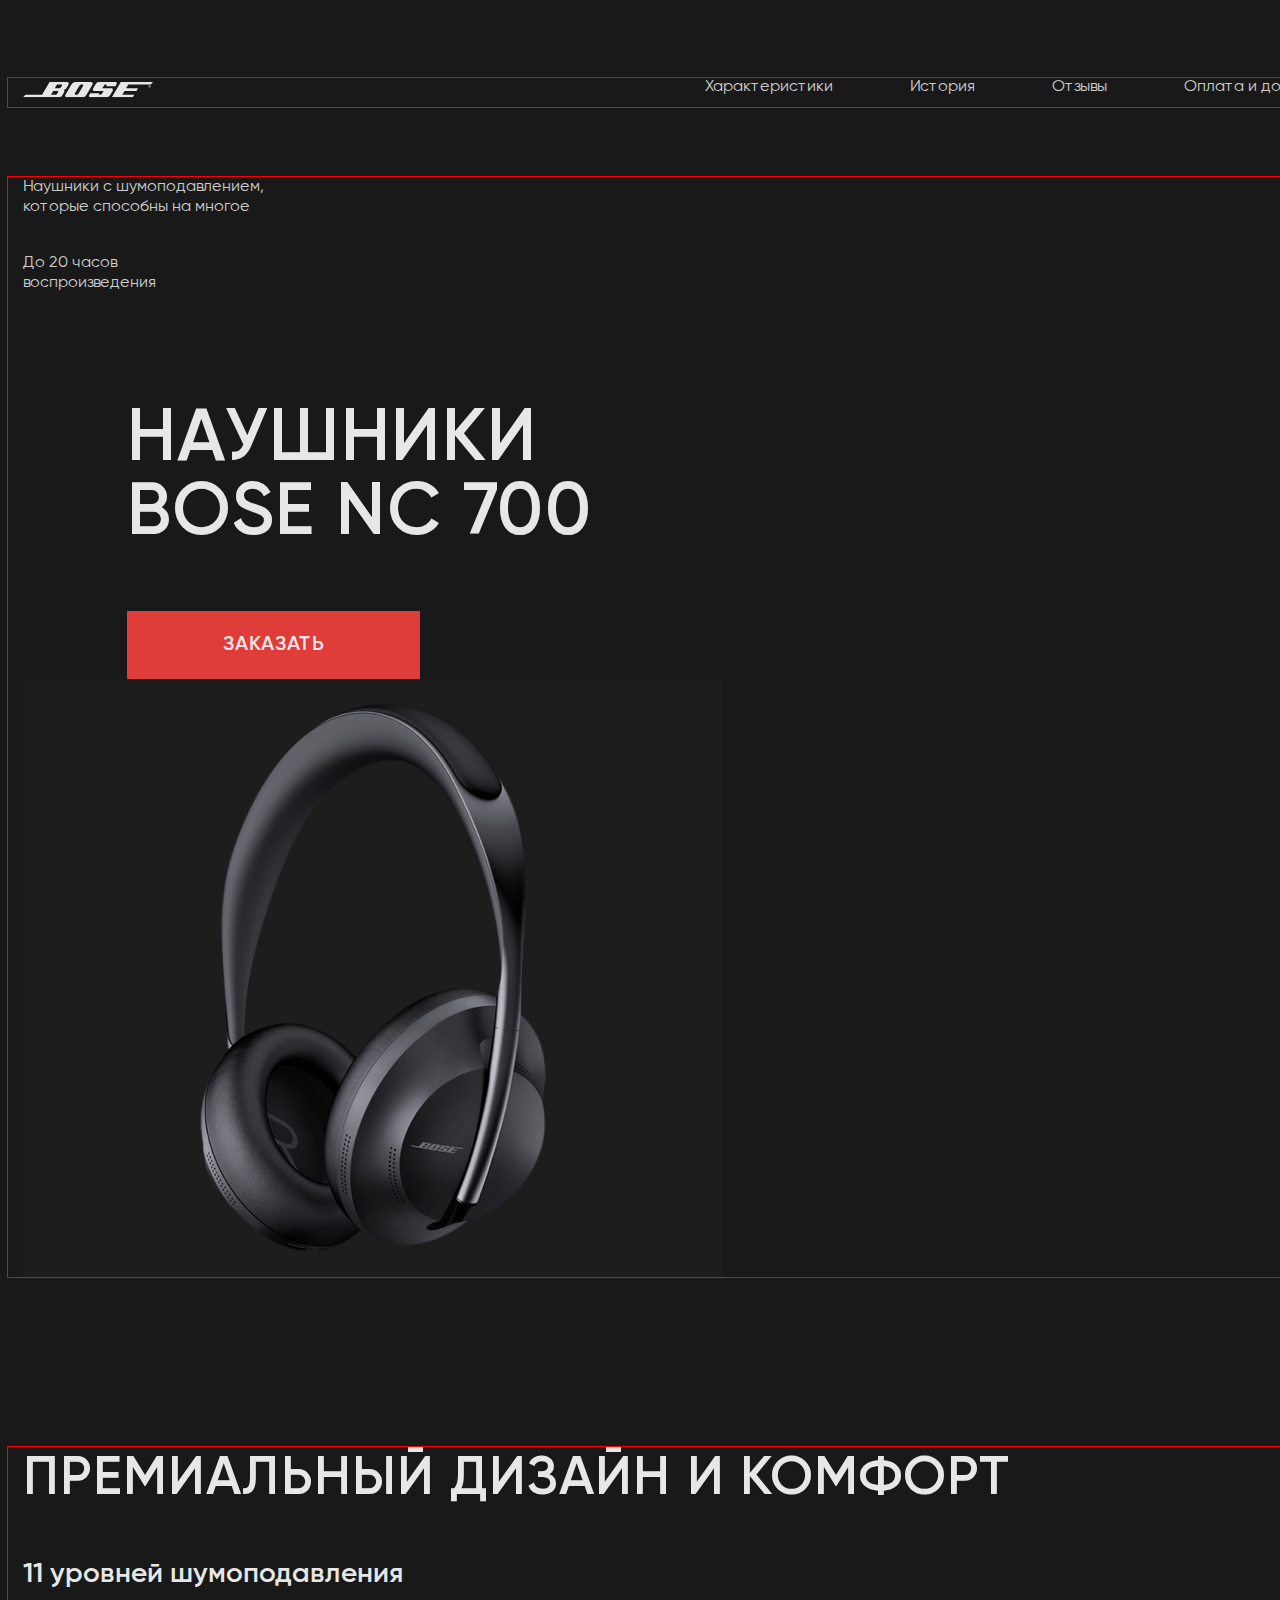
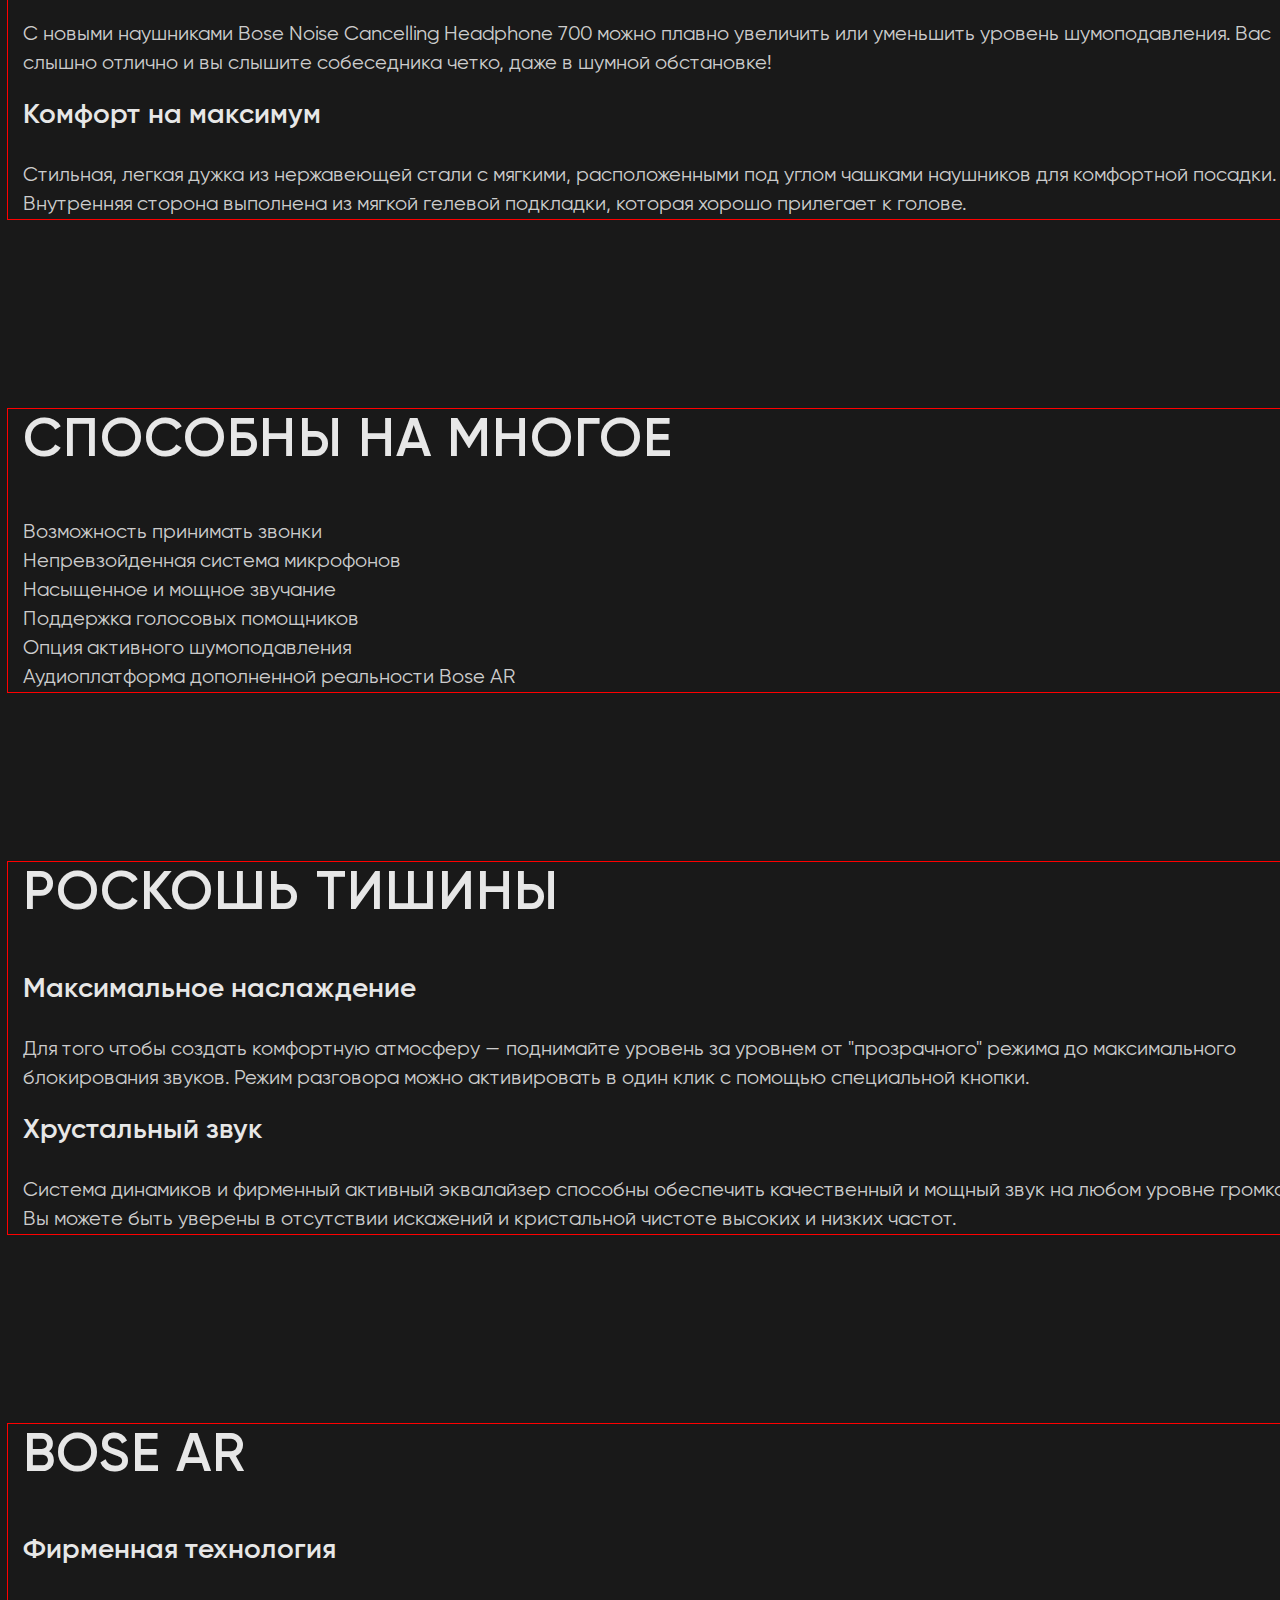
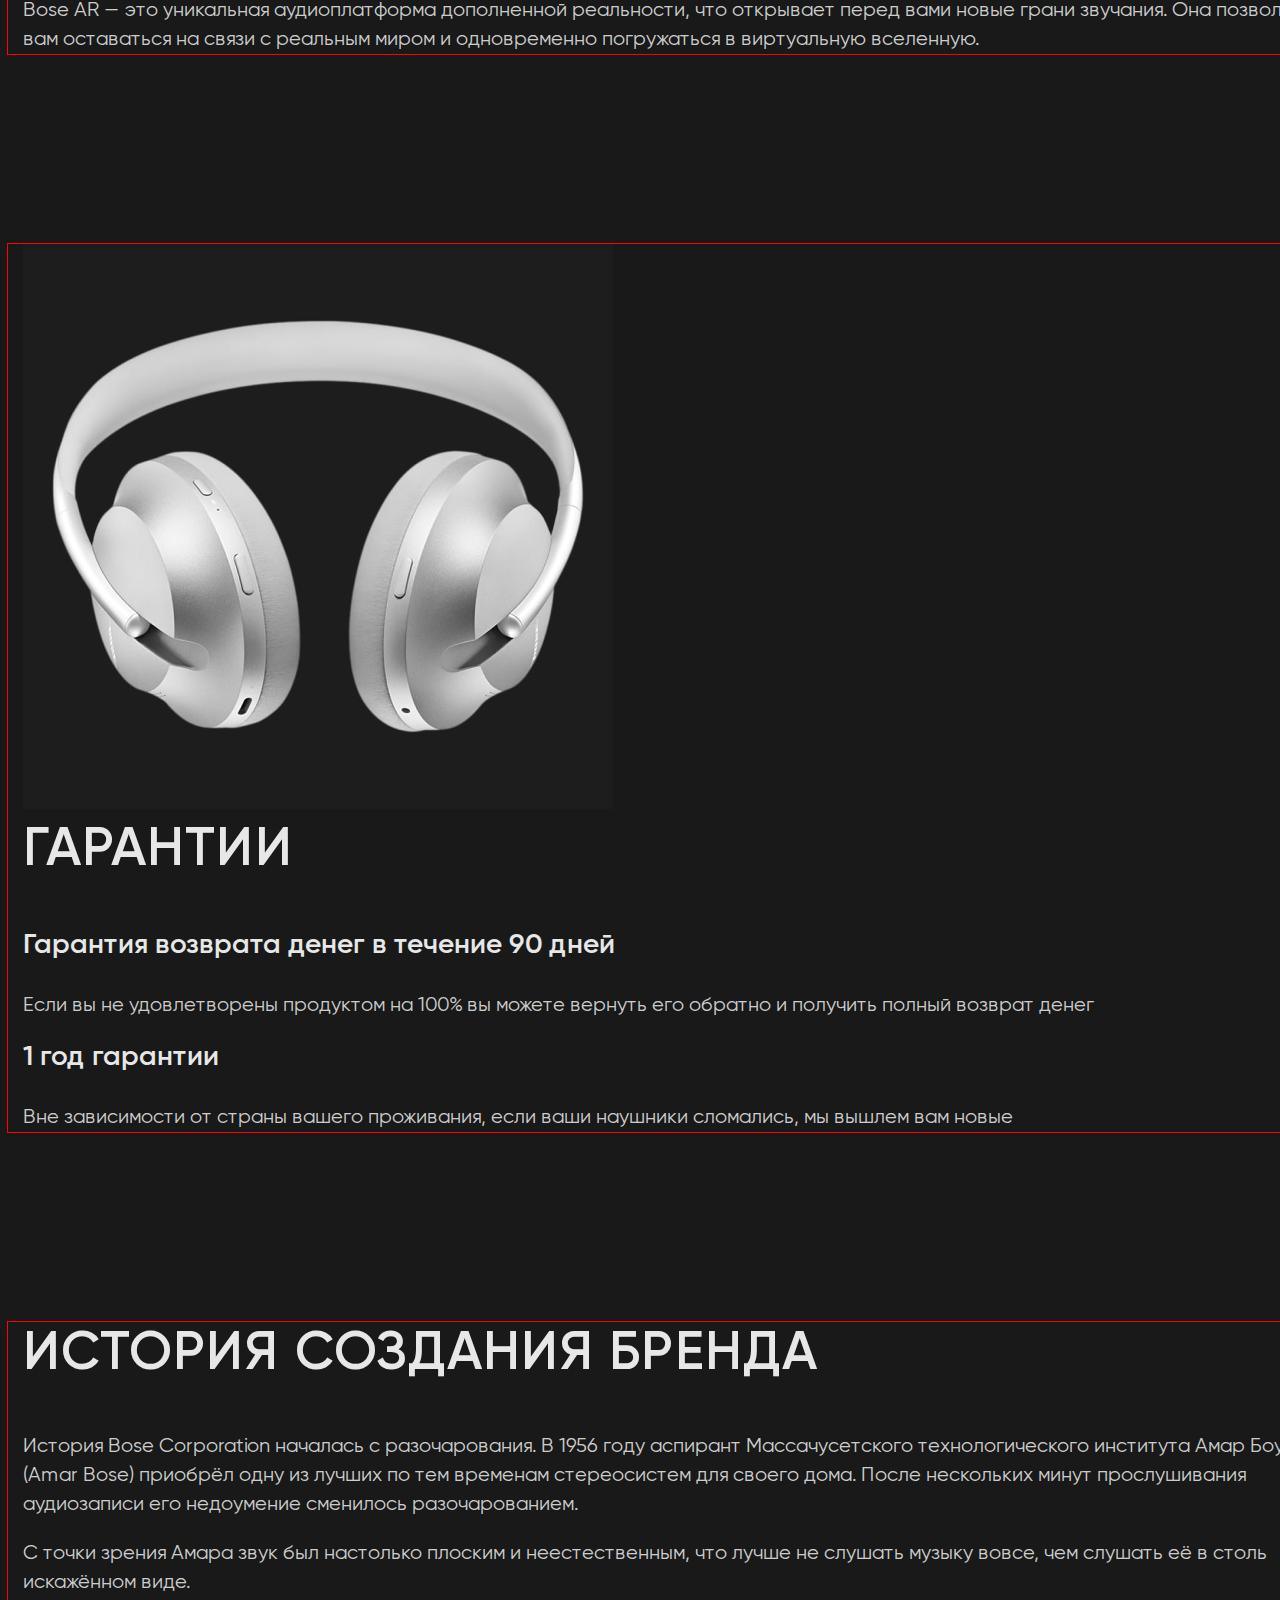
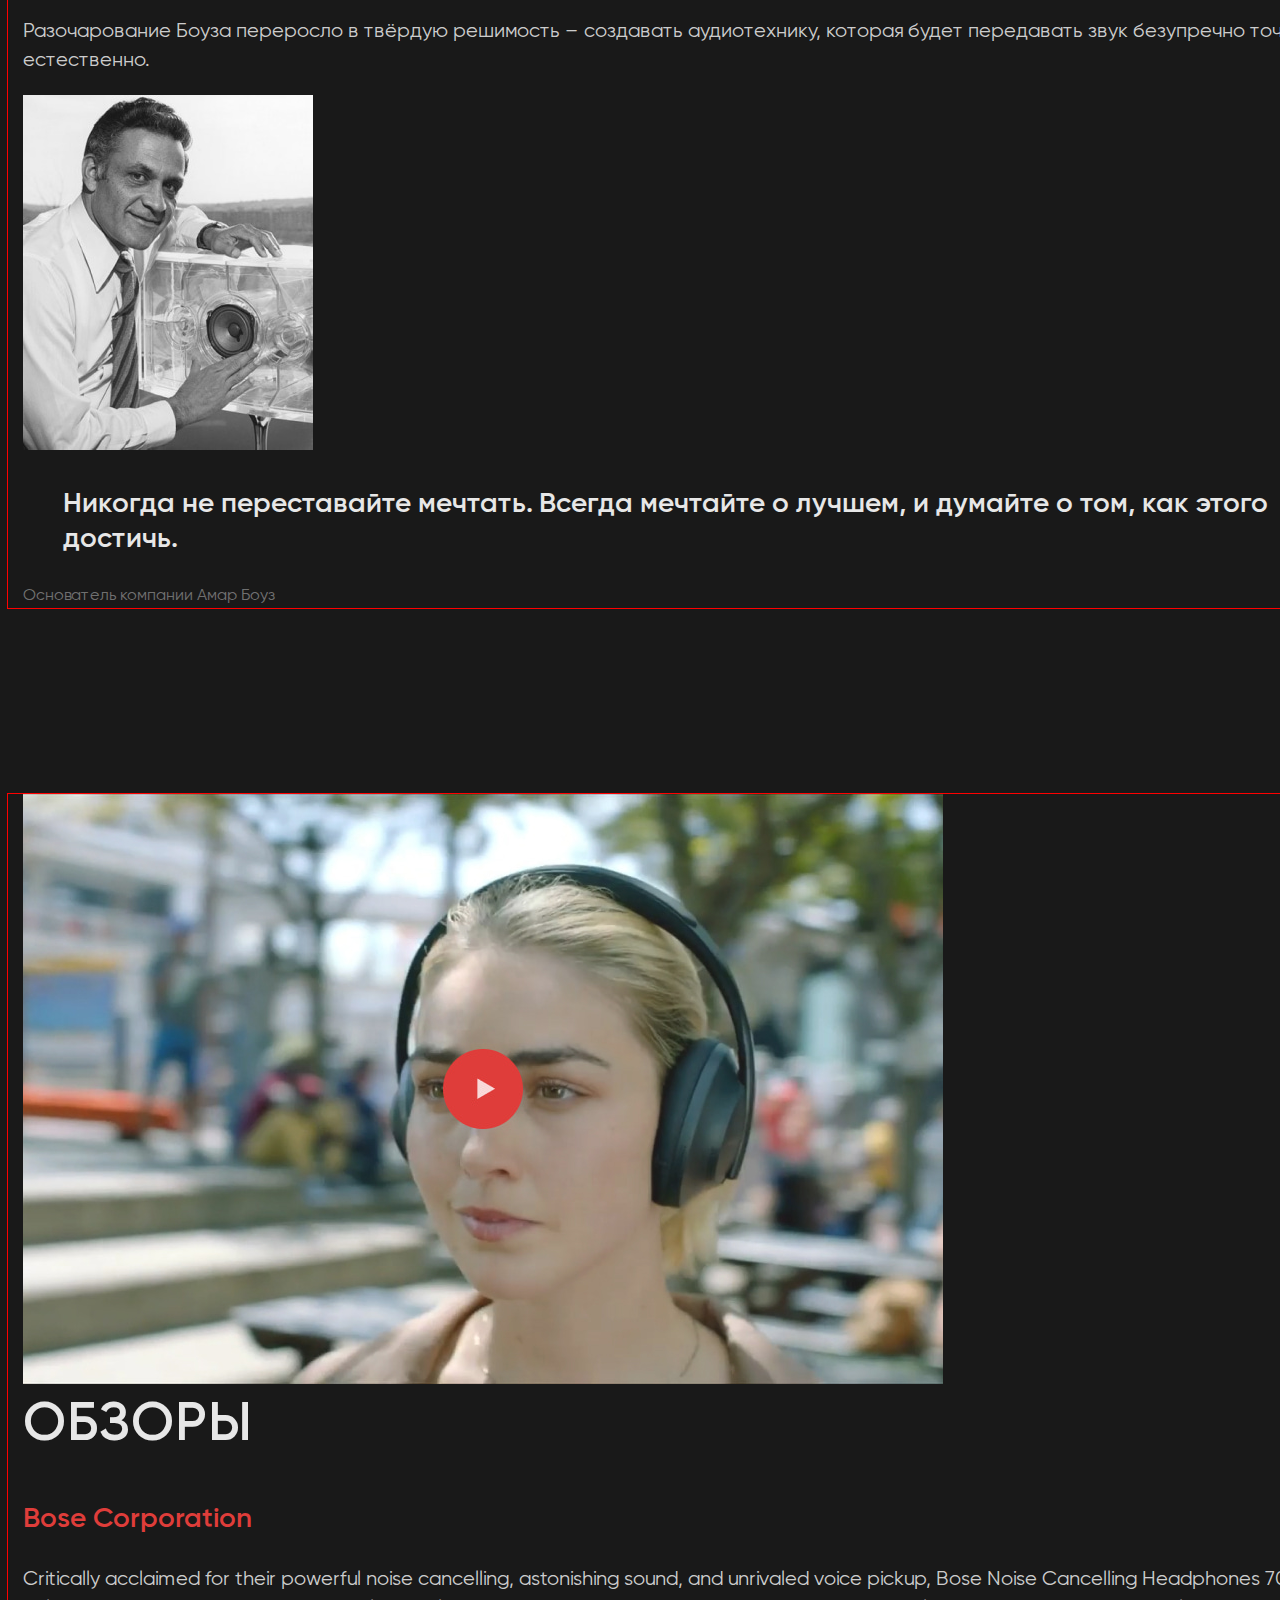
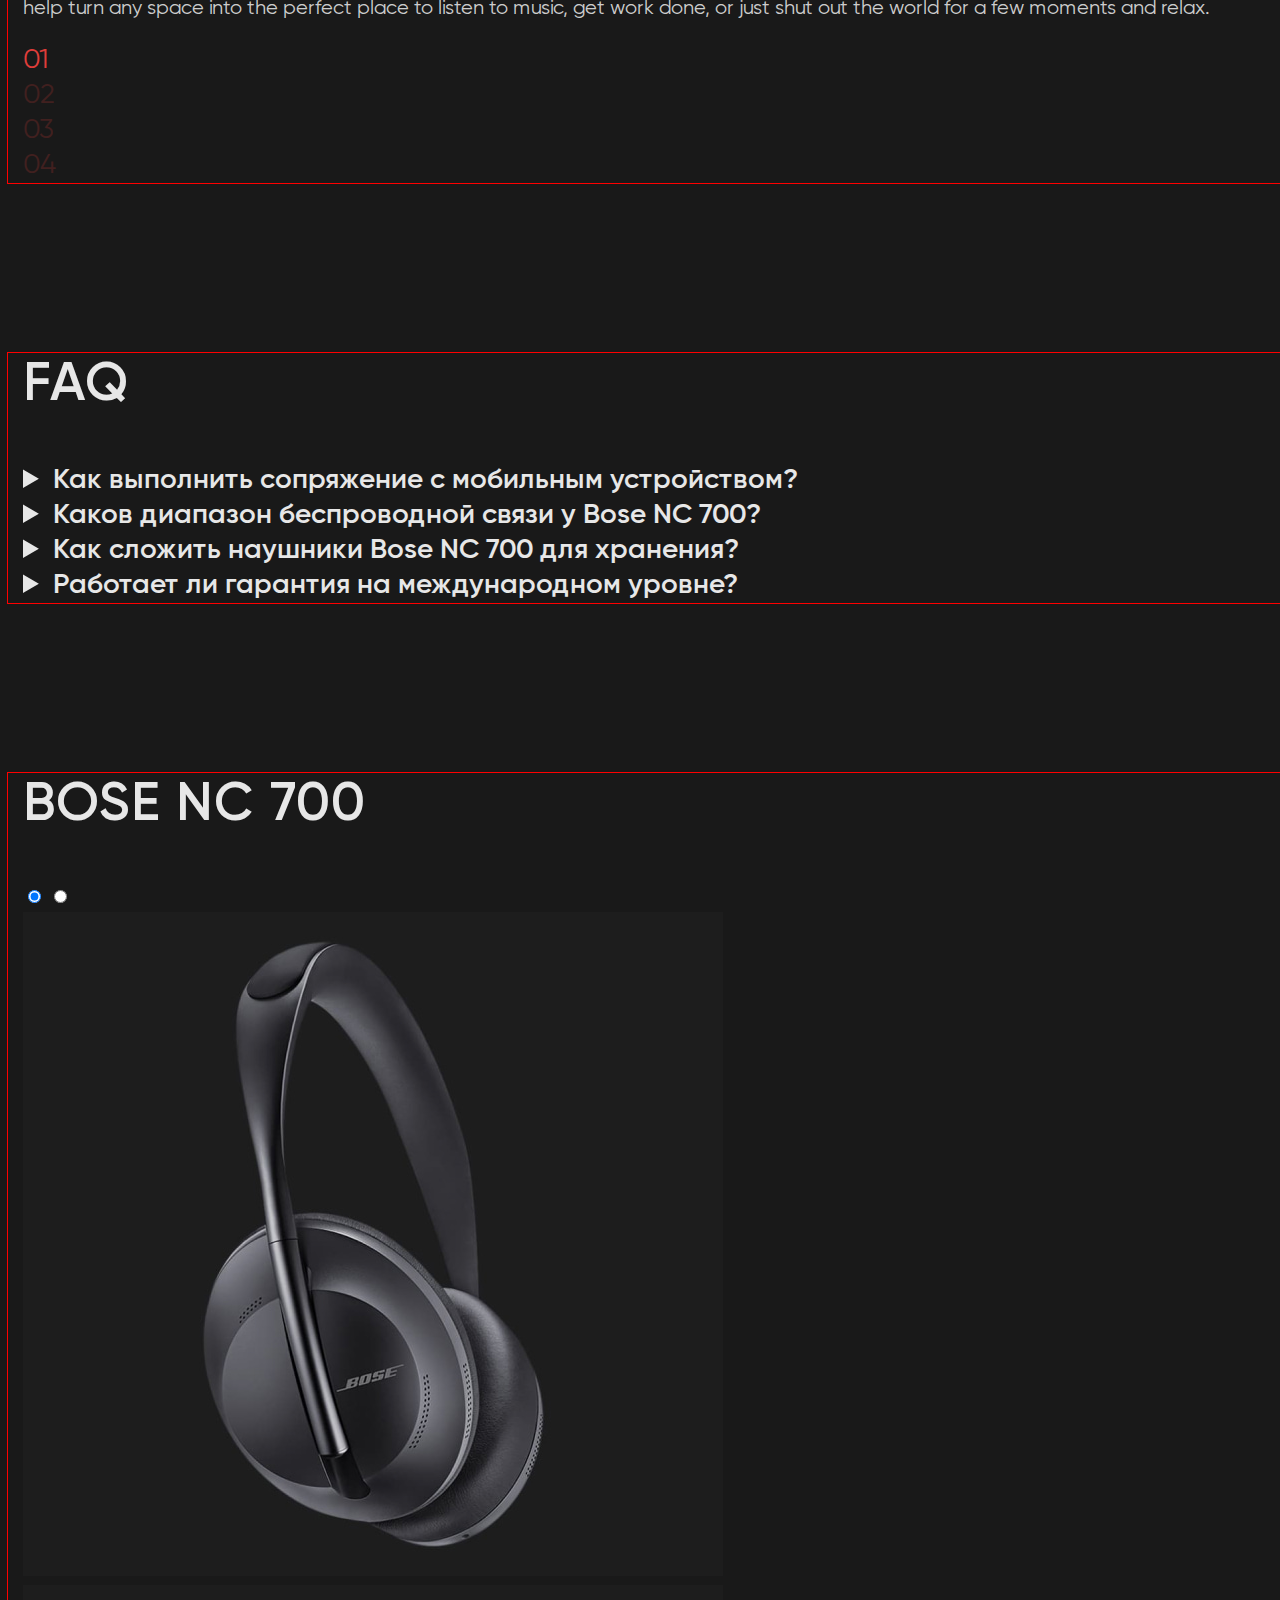
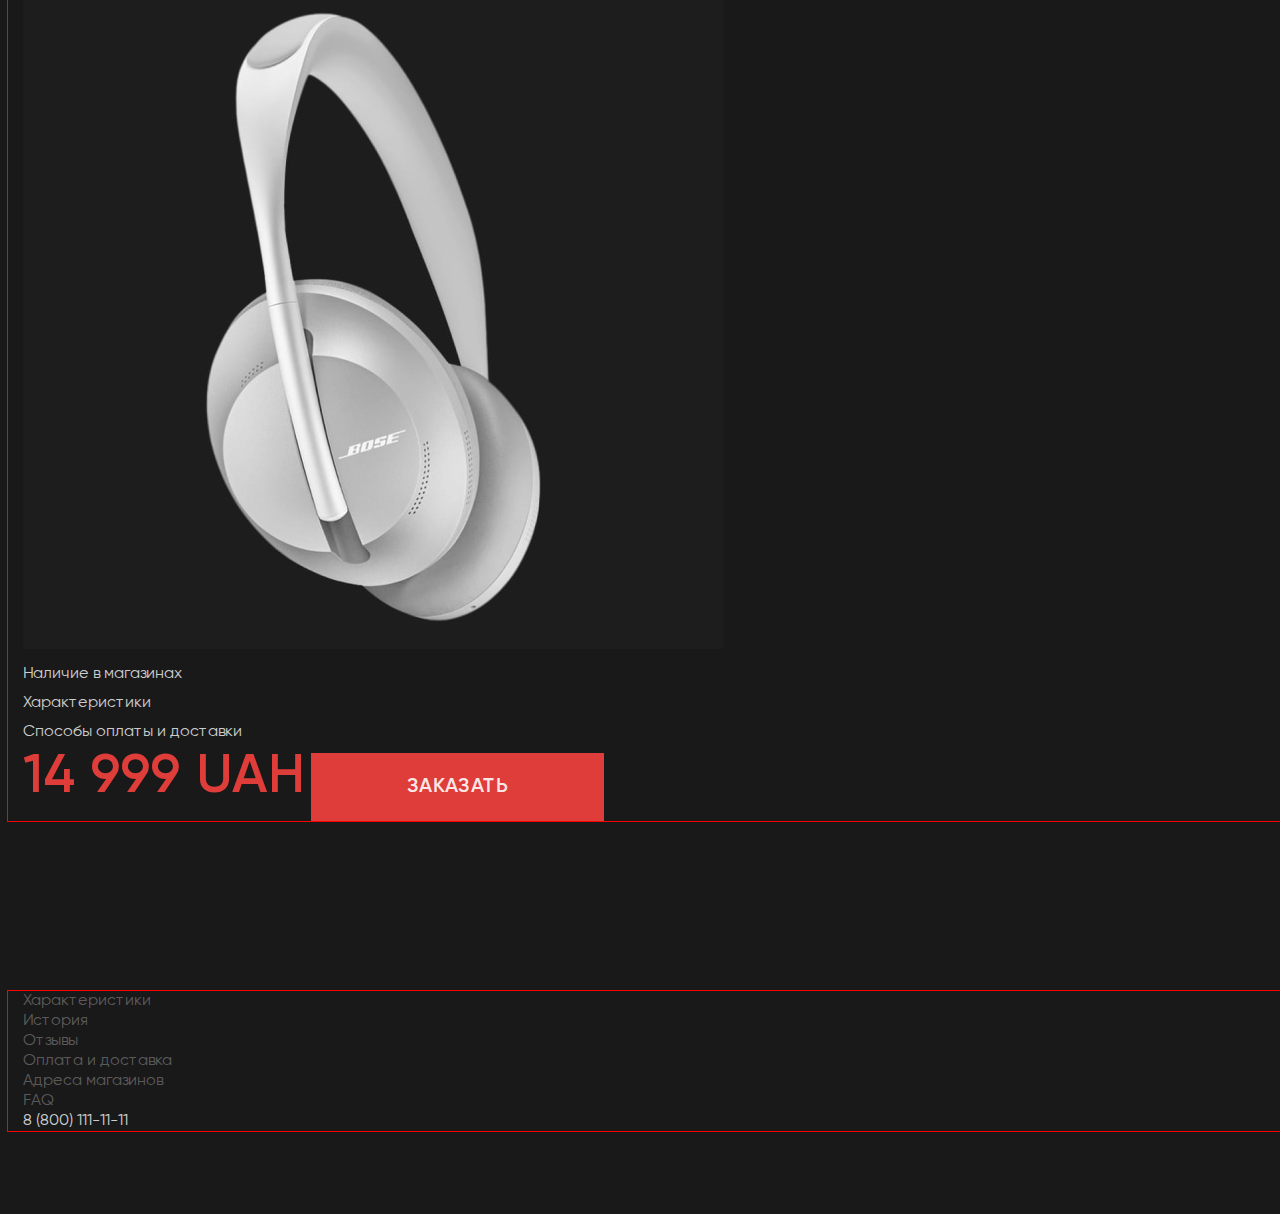
==== commit d8405f51: "add module-03" ====
--- a/index.html
+++ b/index.html
@@ -5,248 +5,283 @@
     <meta http-equiv="X-UA-Compatible" content="IE=edge" />
     <meta name="viewport" content="width=device-width, initial-scale=1.0" />
     <title>Наушники Bose</title>
+    <link
+      rel="stylesheet"
+      href="https://cdnjs.cloudflare.com/ajax/libs/modern-normalize/1.1.0/modern-normalize.min.css"
+      integrity="sha512-wpPYUAdjBVSE4KJnH1VR1HeZfpl1ub8YT/NKx4PuQ5NmX2tKuGu6U/JRp5y+Y8XG2tV+wKQpNHVUX03MfMFn9Q=="
+      crossorigin="anonymous"
+      referrerpolicy="no-referrer"
+    />
     <link rel="stylesheet" href="./css/style.css" />
   </head>
   <body class="page">
     <header class="header">
-      <a class="header-link" href="">
-        <img src="./images/bose-logo.svg" alt="Логитип bose" width="130" height="16" />
-      </a>
-      <nav class="nav">
-        <ul class="nav-list">
-          <li class="nav-item">
-            <a class="nav-link" href="#design">Характеристики</a>
-          </li>
-          <li class="nav-item">
-            <a class="nav-link" href="#history">История</a>
-          </li>
-          <li class="nav-item">
-            <a class="nav-link" href="#reviews">Отзывы</a>
-          </li>
-          <li class="nav-item">
-            <a class="nav-link" href="#order">Оплата и доставка</a>
-          </li>
-        </ul>
-      </nav>
+      <div class="container header-container">
+        <a class="header-link" href="">
+          <img src="./images/bose-logo.svg" alt="Логитип bose" width="130" height="16" />
+        </a>
+        <nav class="nav">
+          <ul class="nav-list">
+            <li class="nav-item">
+              <a class="nav-link" href="#design">Характеристики</a>
+            </li>
+            <li class="nav-item">
+              <a class="nav-link" href="#history">История</a>
+            </li>
+            <li class="nav-item">
+              <a class="nav-link" href="#reviews">Отзывы</a>
+            </li>
+            <li class="nav-item">
+              <a class="nav-link" href="#order">Оплата и доставка</a>
+            </li>
+          </ul>
+        </nav>
+      </div>
     </header>
     <main>
-      <section class="hero section">
-        <p class="hero-description">Наушники с шумоподавлением, которые способны на многое</p>
-        <p class="hero-description">До 20 часов воспроизведения</p>
-        <h1 class="hero-title">Наушники Bose NC 700</h1>
-        <button class="btn hero-btn">Заказать</button>
-        <img src="./images/hero/bose-nc-700.jpg" alt="Наушники Bose NC 700" width="700" height="598" />
+      <section class="hero">
+        <div class="container">
+          <div class="hero-wrapper">
+            <p class="hero-description">Наушники с шумоподавлением, которые&nbsp;способны на многое</p>
+            <p class="hero-description">До 20 часов воспроизведения</p>
+          </div>
+
+          <h1 class="hero-title">Наушники Bose NC 700</h1>
+          <button class="btn hero-btn">Заказать</button>
+          <img class="hero-img" src="./images/hero/bose-nc-700.jpg" alt="Наушники Bose NC 700" width="700" height="598" />
+        </div>
       </section>
       <section class="design section" id="design">
-        <h2 class="title">Премиальный дизайн и комфорт</h2>
-        <ul>
-          <li>
-            <h3 class="subtitle">11 уровней шумоподавления</h3>
-            <p>
-              С новыми наушниками Bose Noise Cancelling Headphone 700 можно плавно увеличить или уменьшить уровень
-              шумоподавления. Вас слышно отлично и вы слышите собеседника четко, даже в шумной обстановке!
-            </p>
-          </li>
-          <li>
-            <h3 class="subtitle">Комфорт на максимум</h3>
-            <p>
-              Стильная, легкая дужка из нержавеющей стали с мягкими, расположенными под углом чашками наушников для
-              комфортной посадки. Внутренняя сторона выполнена из мягкой гелевой подкладки, которая хорошо прилегает к
-              голове.
-            </p>
-          </li>
-        </ul>
+        <div class="container">
+          <h2 class="title">Премиальный дизайн и комфорт</h2>
+          <ul>
+            <li>
+              <h3 class="subtitle">11 уровней шумоподавления</h3>
+              <p>
+                С новыми наушниками Bose Noise Cancelling Headphone 700 можно плавно увеличить или уменьшить уровень
+                шумоподавления. Вас слышно отлично и вы слышите собеседника четко, даже в шумной обстановке!
+              </p>
+            </li>
+            <li>
+              <h3 class="subtitle">Комфорт на максимум</h3>
+              <p>
+                Стильная, легкая дужка из нержавеющей стали с мягкими, расположенными под углом чашками наушников для
+                комфортной посадки. Внутренняя сторона выполнена из мягкой гелевой подкладки, которая хорошо прилегает к
+                голове.
+              </p>
+            </li>
+          </ul>
+        </div>
       </section>
       <section class="advantages section">
-        <h2 class="title">способны на многое</h2>
-        <ul>
-          <li>Возможность принимать звонки</li>
-          <li>Непревзойденная система микрофонов</li>
-          <li>Насыщенное и мощное звучание</li>
-          <li>Поддержка голосовых помощников</li>
-          <li>Опция активного шумоподавления</li>
-          <li>Аудиоплатформа дополненной реальности Bose AR</li>
-        </ul>
+        <div class="container">
+          <h2 class="title">способны на многое</h2>
+          <ul>
+            <li>Возможность принимать звонки</li>
+            <li>Непревзойденная система микрофонов</li>
+            <li>Насыщенное и мощное звучание</li>
+            <li>Поддержка голосовых помощников</li>
+            <li>Опция активного шумоподавления</li>
+            <li>Аудиоплатформа дополненной реальности Bose AR</li>
+          </ul>
+        </div>
       </section>
       <section class="features section">
-        <h2 class="title">Роскошь тишины</h2>
-        <ul>
-          <li>
-            <h3 class="subtitle">Максимальное наслаждение</h3>
-            <p>
-              Для того чтобы создать комфортную атмосферу — поднимайте уровень за уровнем от "прозрачного" режима до
-              максимального блокирования звуков. Режим разговора можно активировать в один клик с помощью специальной
-              кнопки.
-            </p>
-          </li>
-          <li>
-            <h3 class="subtitle">Хрустальный звук</h3>
-            <p>
-              Система динамиков и фирменный активный эквалайзер способны обеспечить качественный и мощный звук на любом
-              уровне громкости. Вы можете быть уверены в отсутствии искажений и кристальной чистоте высоких и низких
-              частот.
-            </p>
-          </li>
-        </ul>
+        <div class="container">
+          <h2 class="title">Роскошь тишины</h2>
+          <ul>
+            <li>
+              <h3 class="subtitle">Максимальное наслаждение</h3>
+              <p>
+                Для того чтобы создать комфортную атмосферу — поднимайте уровень за уровнем от "прозрачного" режима до
+                максимального блокирования звуков. Режим разговора можно активировать в один клик с помощью специальной
+                кнопки.
+              </p>
+            </li>
+            <li>
+              <h3 class="subtitle">Хрустальный звук</h3>
+              <p>
+                Система динамиков и фирменный активный эквалайзер способны обеспечить качественный и мощный звук на
+                любом уровне громкости. Вы можете быть уверены в отсутствии искажений и кристальной чистоте высоких и
+                низких частот.
+              </p>
+            </li>
+          </ul>
+        </div>
       </section>
       <section class="technology section">
-        <h2 class="title">Bose AR</h2>
-        <h3 class="subtitle">Фирменная технология</h3>
-        <p>
-          Bose AR — это уникальная аудиоплатформа дополненной реальности, что открывает перед вами новые грани звучания.
-          Она позволяет вам оставаться на связи с реальным миром и одновременно погружаться в виртуальную вселенную.
-        </p>
+        <div class="container">
+          <h2 class="title">Bose AR</h2>
+          <h3 class="subtitle">Фирменная технология</h3>
+          <p>
+            Bose AR — это уникальная аудиоплатформа дополненной реальности, что открывает перед вами новые грани
+            звучания. Она позволяет вам оставаться на связи с реальным миром и одновременно погружаться в виртуальную
+            вселенную.
+          </p>
+        </div>
       </section>
       <section class="warranty section">
-        <img src="./images/warranty/img.jpg" alt="Наушники Bose NC 700" width="590" height="565" />
-        <h2 class="title">Гарантии</h2>
-        <ul>
-          <li>
-            <h3 class="subtitle">Гарантия возврата денег в течение 90 дней</h3>
-            <p>
-              Если вы не удовлетворены продуктом на 100% вы можете вернуть его обратно и получить полный возврат денег
-            </p>
-          </li>
-          <li>
-            <h3 class="subtitle">1 год гарантии</h3>
-            <p>Вне зависимости от страны вашего проживания, если ваши наушники сломались, мы вышлем вам новые</p>
-          </li>
-        </ul>
+        <div class="container">
+          <img src="./images/warranty/img.jpg" alt="Наушники Bose NC 700" width="590" height="565" />
+          <h2 class="title">Гарантии</h2>
+          <ul>
+            <li>
+              <h3 class="subtitle">Гарантия возврата денег в течение 90 дней</h3>
+              <p>
+                Если вы не удовлетворены продуктом на 100% вы можете вернуть его обратно и получить полный возврат денег
+              </p>
+            </li>
+            <li>
+              <h3 class="subtitle">1 год гарантии</h3>
+              <p>Вне зависимости от страны вашего проживания, если ваши наушники сломались, мы вышлем вам новые</p>
+            </li>
+          </ul>
+        </div>
       </section>
       <section class="history section" id="history">
-        <h2 class="title">история создания бренда</h2>
-        <p>
-          История Bose Corporation началась с разочарования. В 1956 году аспирант Массачусетского технологического
-          института Амар Боуз (Amar Bose) приобрёл одну из лучших по тем временам стереосистем для своего дома. После
-          нескольких минут прослушивания аудиозаписи его недоумение сменилось разочарованием.
-        </p>
-        <p>
-          С точки зрения Амара звук был настолько плоским и неестественным, что лучше не слушать музыку вовсе, чем
-          слушать её в столь искажённом виде.
-        </p>
-        <p>
-          Разочарование Боуза переросло в твёрдую решимость – создавать аудиотехнику, которая будет передавать звук
-          безупречно точно и естественно.
-        </p>
-        <img src="./images/history/img-1.jpg" alt="Основатель компании Амар Боуз" width="290" height="355" />
-        <blockquote class="subtitle">
-          Никогда не переставайте мечтать. Всегда мечтайте о лучшем, и думайте о том, как этого достичь.
-        </blockquote>
-        <p class="history-author">Основатель компании Амар Боуз</p>
+        <div class="container">
+          <h2 class="title">история создания бренда</h2>
+          <p>
+            История Bose Corporation началась с разочарования. В 1956 году аспирант Массачусетского технологического
+            института Амар Боуз (Amar Bose) приобрёл одну из лучших по тем временам стереосистем для своего дома. После
+            нескольких минут прослушивания аудиозаписи его недоумение сменилось разочарованием.
+          </p>
+          <p>
+            С точки зрения Амара звук был настолько плоским и неестественным, что лучше не слушать музыку вовсе, чем
+            слушать её в столь искажённом виде.
+          </p>
+          <p>
+            Разочарование Боуза переросло в твёрдую решимость – создавать аудиотехнику, которая будет передавать звук
+            безупречно точно и естественно.
+          </p>
+          <img src="./images/history/img-1.jpg" alt="Основатель компании Амар Боуз" width="290" height="355" />
+          <blockquote class="subtitle">
+            Никогда не переставайте мечтать. Всегда мечтайте о лучшем, и думайте о том, как этого достичь.
+          </blockquote>
+          <p class="history-author">Основатель компании Амар Боуз</p>
+        </div>
       </section>
       <section class="reviews section" id="reviews">
-        <video src="#" poster="./images/reviews/img.jpg" width="920" height="590"></video>
+        <div class="container">
+          <video src="#" poster="./images/reviews/img.jpg" width="920" height="590"></video>
 
-        <h2 class="title">обзоры</h2>
-        <h3 class="reviews-subtitle subtitle" lang="en">Bose Сorporation</h3>
-        <p>
-          Critically acclaimed for their powerful noise cancelling, astonishing sound, and unrivaled voice pickup, Bose
-          Noise Cancelling Headphones 700 help turn any space into the perfect place to listen to music, get work done,
-          or just shut out the world for a few moments and relax.
-        </p>
-        <ul class="reviews-pagination">
-          <li class="reviews-pagination-item active">01</li>
-          <li class="reviews-pagination-item">02</li>
-          <li class="reviews-pagination-item">03</li>
-          <li class="reviews-pagination-item">04</li>
-        </ul>
+          <h2 class="title">обзоры</h2>
+          <h3 class="reviews-subtitle subtitle" lang="en">Bose Сorporation</h3>
+          <p>
+            Critically acclaimed for their powerful noise cancelling, astonishing sound, and unrivaled voice pickup,
+            Bose Noise Cancelling Headphones 700 help turn any space into the perfect place to listen to music, get work
+            done, or just shut out the world for a few moments and relax.
+          </p>
+          <ul class="reviews-pagination">
+            <li class="reviews-pagination-item active">01</li>
+            <li class="reviews-pagination-item">02</li>
+            <li class="reviews-pagination-item">03</li>
+            <li class="reviews-pagination-item">04</li>
+          </ul>
+        </div>
       </section>
       <section class="faq section">
-        <h2 class="title">FAQ</h2>
-        <details>
-          <summary class="subtitle">Как выполнить сопряжение с мобильным устройством?</summary>
-          <p>
-            Во-первых, убедитесь, что ваши наушники включены одним нажатием верхней кнопки на задней стороне правого
-            наушника. Затем нажмите и удерживайте кнопку питания в течение 3x секунд, чтобы перевести наушники в режим
-            сопряжения. Обратите внимание: если вы подключаете наушники впервые, они автоматически включаются сразу в
-            этом режиме сопряжения. Голосовые подсказки предоставят вам дополнительные инструкции. Мы рекомендуем вам
-            использовать приложение Bose Music для завершения процесса сопряжения, однако вы также можете использовать
-            настройки Bluetooth на своем устройстве.
-          </p>
-        </details>
-        <details>
-          <summary class="subtitle">Каков диапазон беспроводной связи у Bose NC 700?</summary>
-          <p>
-            Во-первых, убедитесь, что ваши наушники включены одним нажатием верхней кнопки на задней стороне правого
-            наушника. Затем нажмите и удерживайте кнопку питания в течение 3x секунд, чтобы перевести наушники в режим
-            сопряжения. Обратите внимание: если вы подключаете наушники впервые, они автоматически включаются сразу в
-            этом режиме сопряжения. Голосовые подсказки предоставят вам дополнительные инструкции. Мы рекомендуем вам
-            использовать приложение Bose Music для завершения процесса сопряжения, однако вы также можете использовать
-            настройки Bluetooth на своем устройстве.
-          </p>
-        </details>
-        <details>
-          <summary class="subtitle">Как сложить наушники Bose NC 700 для хранения?</summary>
-          <p>
-            Во-первых, убедитесь, что ваши наушники включены одним нажатием верхней кнопки на задней стороне правого
-            наушника. Затем нажмите и удерживайте кнопку питания в течение 3x секунд, чтобы перевести наушники в режим
-            сопряжения. Обратите внимание: если вы подключаете наушники впервые, они автоматически включаются сразу в
-            этом режиме сопряжения. Голосовые подсказки предоставят вам дополнительные инструкции. Мы рекомендуем вам
-            использовать приложение Bose Music для завершения процесса сопряжения, однако вы также можете использовать
-            настройки Bluetooth на своем устройстве.
-          </p>
-        </details>
-        <details>
-          <summary class="subtitle">Работает ли гарантия на международном уровне?</summary>
-          <p>
-            Во-первых, убедитесь, что ваши наушники включены одним нажатием верхней кнопки на задней стороне правого
-            наушника. Затем нажмите и удерживайте кнопку питания в течение 3x секунд, чтобы перевести наушники в режим
-            сопряжения. Обратите внимание: если вы подключаете наушники впервые, они автоматически включаются сразу в
-            этом режиме сопряжения. Голосовые подсказки предоставят вам дополнительные инструкции. Мы рекомендуем вам
-            использовать приложение Bose Music для завершения процесса сопряжения, однако вы также можете использовать
-            настройки Bluetooth на своем устройстве.
-          </p>
-        </details>
+        <div class="container">
+          <h2 class="title">FAQ</h2>
+          <details>
+            <summary class="subtitle">Как выполнить сопряжение с мобильным устройством?</summary>
+            <p>
+              Во-первых, убедитесь, что ваши наушники включены одним нажатием верхней кнопки на задней стороне правого
+              наушника. Затем нажмите и удерживайте кнопку питания в течение 3x секунд, чтобы перевести наушники в режим
+              сопряжения. Обратите внимание: если вы подключаете наушники впервые, они автоматически включаются сразу в
+              этом режиме сопряжения. Голосовые подсказки предоставят вам дополнительные инструкции. Мы рекомендуем вам
+              использовать приложение Bose Music для завершения процесса сопряжения, однако вы также можете использовать
+              настройки Bluetooth на своем устройстве.
+            </p>
+          </details>
+          <details>
+            <summary class="subtitle">Каков диапазон беспроводной связи у Bose NC 700?</summary>
+            <p>
+              Во-первых, убедитесь, что ваши наушники включены одним нажатием верхней кнопки на задней стороне правого
+              наушника. Затем нажмите и удерживайте кнопку питания в течение 3x секунд, чтобы перевести наушники в режим
+              сопряжения. Обратите внимание: если вы подключаете наушники впервые, они автоматически включаются сразу в
+              этом режиме сопряжения. Голосовые подсказки предоставят вам дополнительные инструкции. Мы рекомендуем вам
+              использовать приложение Bose Music для завершения процесса сопряжения, однако вы также можете использовать
+              настройки Bluetooth на своем устройстве.
+            </p>
+          </details>
+          <details>
+            <summary class="subtitle">Как сложить наушники Bose NC 700 для хранения?</summary>
+            <p>
+              Во-первых, убедитесь, что ваши наушники включены одним нажатием верхней кнопки на задней стороне правого
+              наушника. Затем нажмите и удерживайте кнопку питания в течение 3x секунд, чтобы перевести наушники в режим
+              сопряжения. Обратите внимание: если вы подключаете наушники впервые, они автоматически включаются сразу в
+              этом режиме сопряжения. Голосовые подсказки предоставят вам дополнительные инструкции. Мы рекомендуем вам
+              использовать приложение Bose Music для завершения процесса сопряжения, однако вы также можете использовать
+              настройки Bluetooth на своем устройстве.
+            </p>
+          </details>
+          <details>
+            <summary class="subtitle">Работает ли гарантия на международном уровне?</summary>
+            <p>
+              Во-первых, убедитесь, что ваши наушники включены одним нажатием верхней кнопки на задней стороне правого
+              наушника. Затем нажмите и удерживайте кнопку питания в течение 3x секунд, чтобы перевести наушники в режим
+              сопряжения. Обратите внимание: если вы подключаете наушники впервые, они автоматически включаются сразу в
+              этом режиме сопряжения. Голосовые подсказки предоставят вам дополнительные инструкции. Мы рекомендуем вам
+              использовать приложение Bose Music для завершения процесса сопряжения, однако вы также можете использовать
+              настройки Bluetooth на своем устройстве.
+            </p>
+          </details>
+        </div>
       </section>
       <section class="order section" id="order">
-        <h2 class="title">bose nc 700</h2>
-        <div class="order-wrapper">
-          <input type="radio" name="colors" checked />
-          <input type="radio" name="colors" />
-        </div>
-        <div class="order-thumb">
-          <img src="./images/order/bose-black.jpg" alt="Bose NC 700 черного цвета" />
-          <img src="./images/order/bose-white.jpg" alt="Bose NC 700 белого цвета" />
-        </div>
-        <ul class="order-list">
-          <li class="order-item">
-            <a class="order-link" href="">Наличие в магазинах</a>
-          </li>
-          <li class="order-item">
-            <a class="order-link" href="">Характеристики</a>
-          </li>
-          <li class="order-item">
-            <a class="order-link" href="">Способы оплаты и доставки</a>
-          </li>
-        </ul>
-        <b class="order-price">14 999 UAH</b>
-        <button class="btn" type="button">Заказать</button>
+        <div class="container">
+          <h2 class="title">bose nc 700</h2>
+          <div class="order-wrapper">
+            <input type="radio" name="colors" checked />
+            <input type="radio" name="colors" />
+          </div>
+          <div class="order-thumb">
+            <img src="./images/order/bose-black.jpg" alt="Bose NC 700 черного цвета" />
+            <img src="./images/order/bose-white.jpg" alt="Bose NC 700 белого цвета" />
+          </div>
+          <ul class="order-list">
+            <li class="order-item">
+              <a class="order-link" href="">Наличие в магазинах</a>
+            </li>
+            <li class="order-item">
+              <a class="order-link" href="">Характеристики</a>
+            </li>
+            <li class="order-item">
+              <a class="order-link" href="">Способы оплаты и доставки</a>
+            </li>
+          </ul>
+          <b class="order-price">14 999 UAH</b>
+          <button class="btn" type="button">Заказать</button>
+        </div>
       </section>
     </main>
     <footer class="footer">
-      <ul class="footer-list">
-        <li class="footer-item">
-          <a class="footer-link" href="">Характеристики</a>
-        </li>
-        <li class="footer-item">
-          <a class="footer-link" href="">История</a>
-        </li>
-        <li class="footer-item">
-          <a class="footer-link" href="">Отзывы</a>
-        </li>
-        <li class="footer-item">
-          <a class="footer-link" href="">Оплата и доставка</a>
-        </li>
-        <li class="footer-item">
-          <a class="footer-link" href="">Адреса магазинов</a>
-        </li>
-        <li class="footer-item">
-          <a class="footer-link" href="">FAQ</a>
-        </li>
-      </ul>
-      <a class="footer-tel" href="tel:88001111111">8 (800) 111-11-11</a>
+      <div class="container">
+        <ul class="footer-list">
+          <li class="footer-item">
+            <a class="footer-link" href="">Характеристики</a>
+          </li>
+          <li class="footer-item">
+            <a class="footer-link" href="">История</a>
+          </li>
+          <li class="footer-item">
+            <a class="footer-link" href="">Отзывы</a>
+          </li>
+          <li class="footer-item">
+            <a class="footer-link" href="">Оплата и доставка</a>
+          </li>
+          <li class="footer-item">
+            <a class="footer-link" href="">Адреса магазинов</a>
+          </li>
+          <li class="footer-item">
+            <a class="footer-link" href="">FAQ</a>
+          </li>
+        </ul>
+        <a class="footer-tel" href="tel:88001111111">8 (800) 111-11-11</a>
+      </div>
     </footer>
 
-    <script src="./scroll.js"></script>
+    <!-- <script src="./scroll.js"></script> -->
   </body>
 </html>
--- a/css/style.css
+++ b/css/style.css
@@ -42,6 +42,18 @@
 ul,
 ol {
   list-style: none;
+  margin: 0;
+  padding: 0;
+}
+
+h1,
+h2,
+h3,
+h4,
+h5,
+h6,
+p {
+  margin-top: 0;
 }
 
 /* COMMON STYLES */
@@ -72,8 +84,8 @@
 }
 
 .btn {
-  width: 400px;
-  height: 68px;
+  min-width: 200px;
+  padding: 22px 96px;
 
   font-family: inherit;
   font-weight: 600;
@@ -90,23 +102,84 @@
   cursor: pointer;
 }
 
+.visually-hidden {
+  position: absolute;
+  width: 1px;
+  height: 1px;
+  margin: -1px;
+  padding: 0;
+  overflow: hidden;
+  border: 0;
+  clip: rect(0 0 0 0);
+}
+
+.container {
+  width: 1310px;
+  padding: 0 15px;
+  margin: 0 auto;
+  outline: 1px solid red;
+}
+
+.section {
+  padding-top: 85px;
+  padding-bottom: 85px;
+}
+
 /* HEADER */
+.header {
+  padding-top: 70px;
+  padding-bottom: 35px;
+}
+
+.header-container {
+  display: flex;
+}
+
 .nav {
   font-size: 16px;
   line-height: 1.19;
-}
-
+  margin-left: auto;
+}
+
+.nav-list {
+  display: flex;
+}
+
+.nav-item {
+  margin-right: 77px;
+}
+
+.nav-item:last-child {
+  margin-right: 0;
+}
 .nav-link {
   color: currentColor;
 }
 
 /* HERO */
+.hero {
+  padding-top: 35px;
+  padding-bottom: 85px;
+}
+.hero-wrapper {
+  margin-bottom: 110px;
+}
+
 .hero-description {
-  font-size: 16px;
-  line-height: 1.25;
+  width: 320px;
+  margin-bottom: 36px;
+  font-size: 16px;
+  line-height: 1.25;
+}
+
+.hero-description:last-child {
+  width: 135px;
 }
 
 .hero-title {
+  width: 470px;
+  margin-bottom: 60px;
+
   font-weight: 600;
   font-size: 74px;
   line-height: 1;
@@ -114,6 +187,15 @@
   text-transform: uppercase;
 
   color: var(--title-cl);
+}
+
+.hero-title,
+.hero-btn {
+  margin-left: 104px;
+}
+
+.hero-img {
+  display: block;
 }
 
 /* HISTORY */
@@ -159,6 +241,8 @@
 /* FOOTER */
 
 .footer {
+  padding-top: 85px;
+  padding-bottom: 75px;
   font-size: 16px;
   line-height: 1.25;
 
@@ -172,3 +256,7 @@
 .footer-tel {
   color: var(--main-cl);
 }
+
+.list {
+  outline: 5px dashed greenyellow;
+}
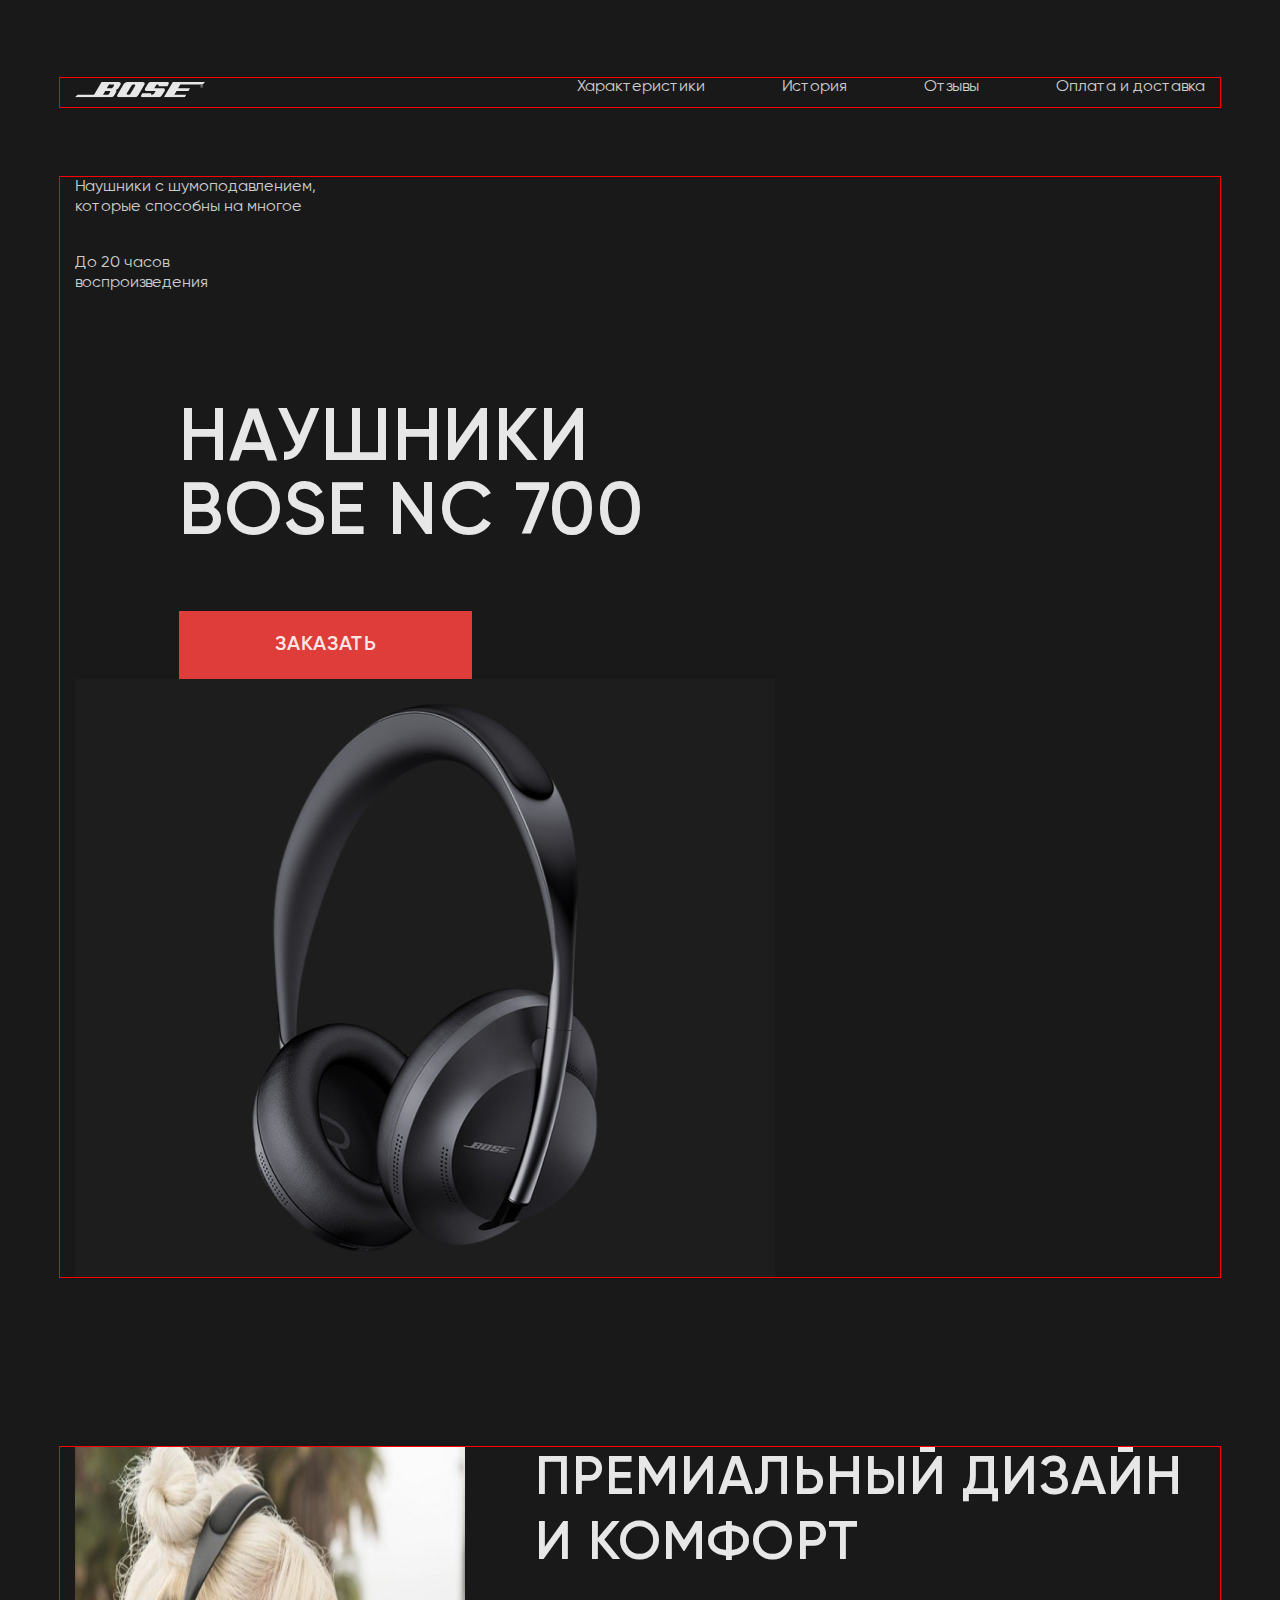
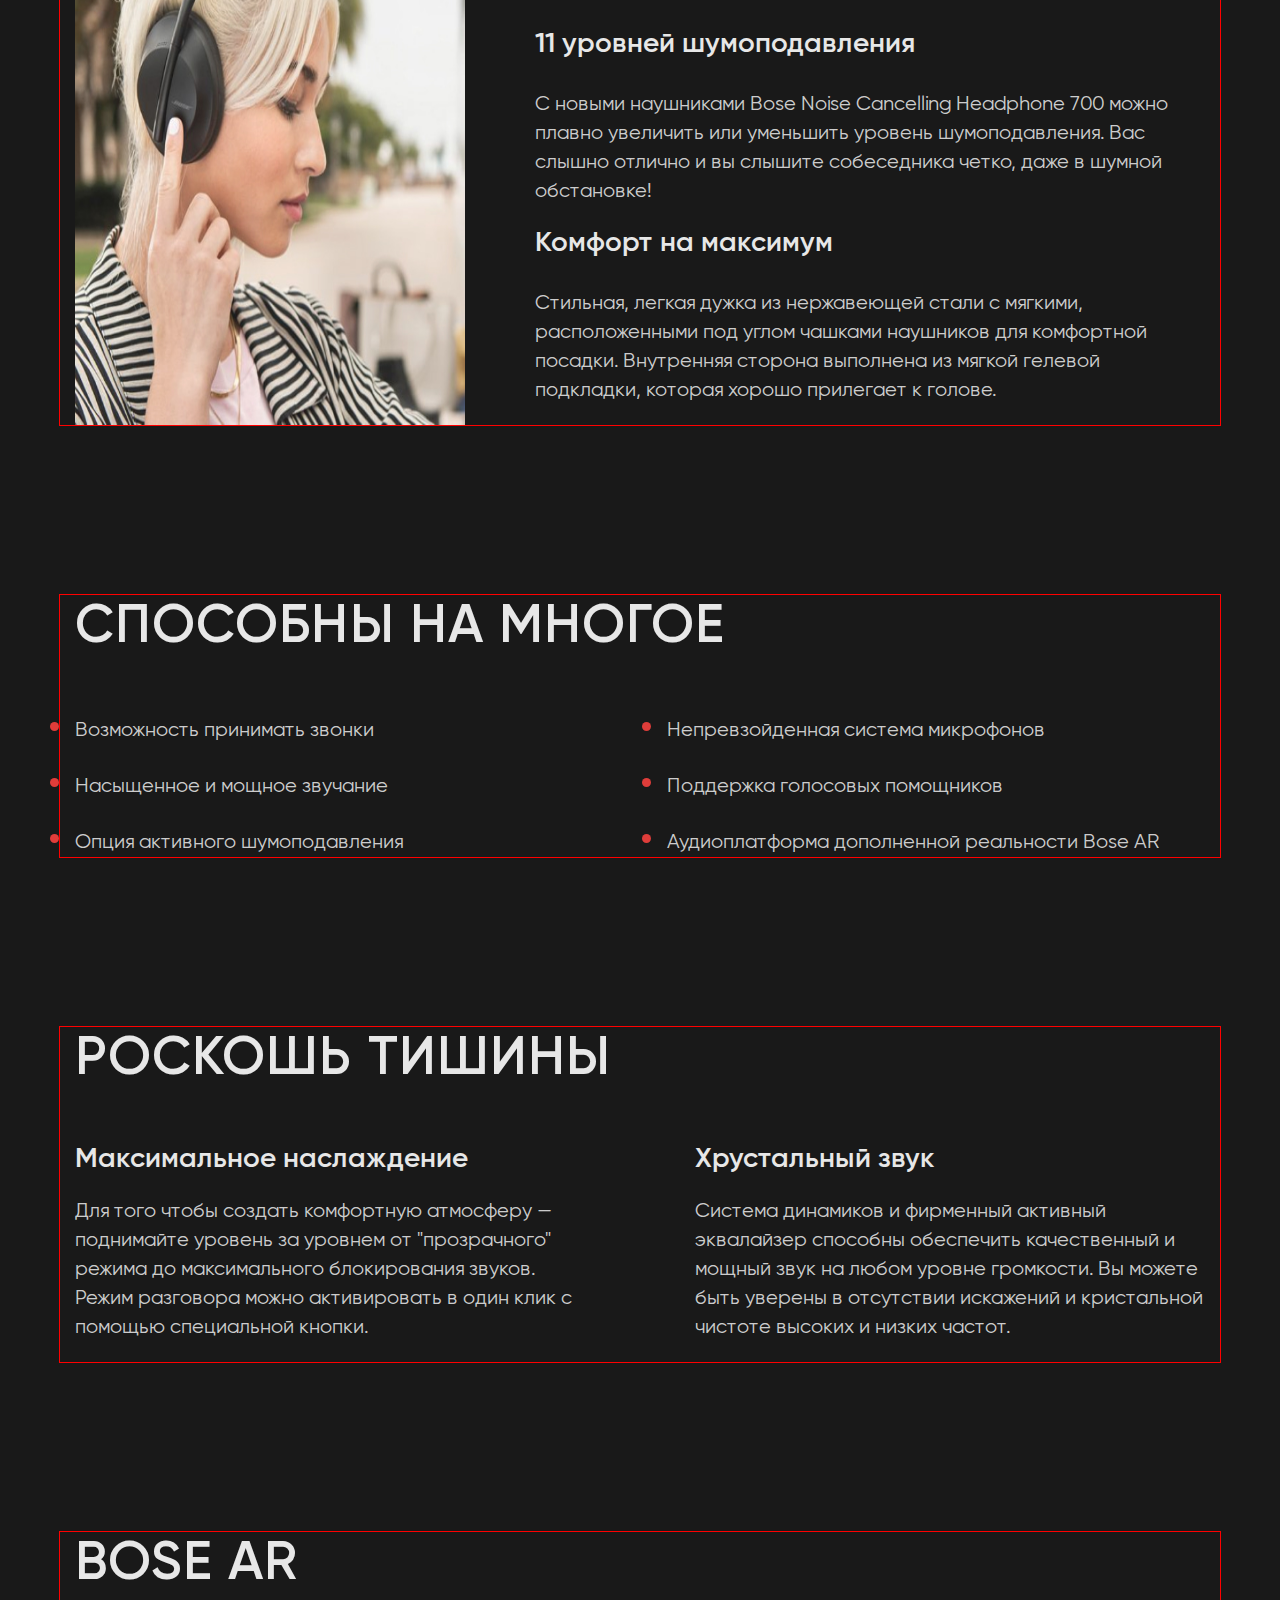
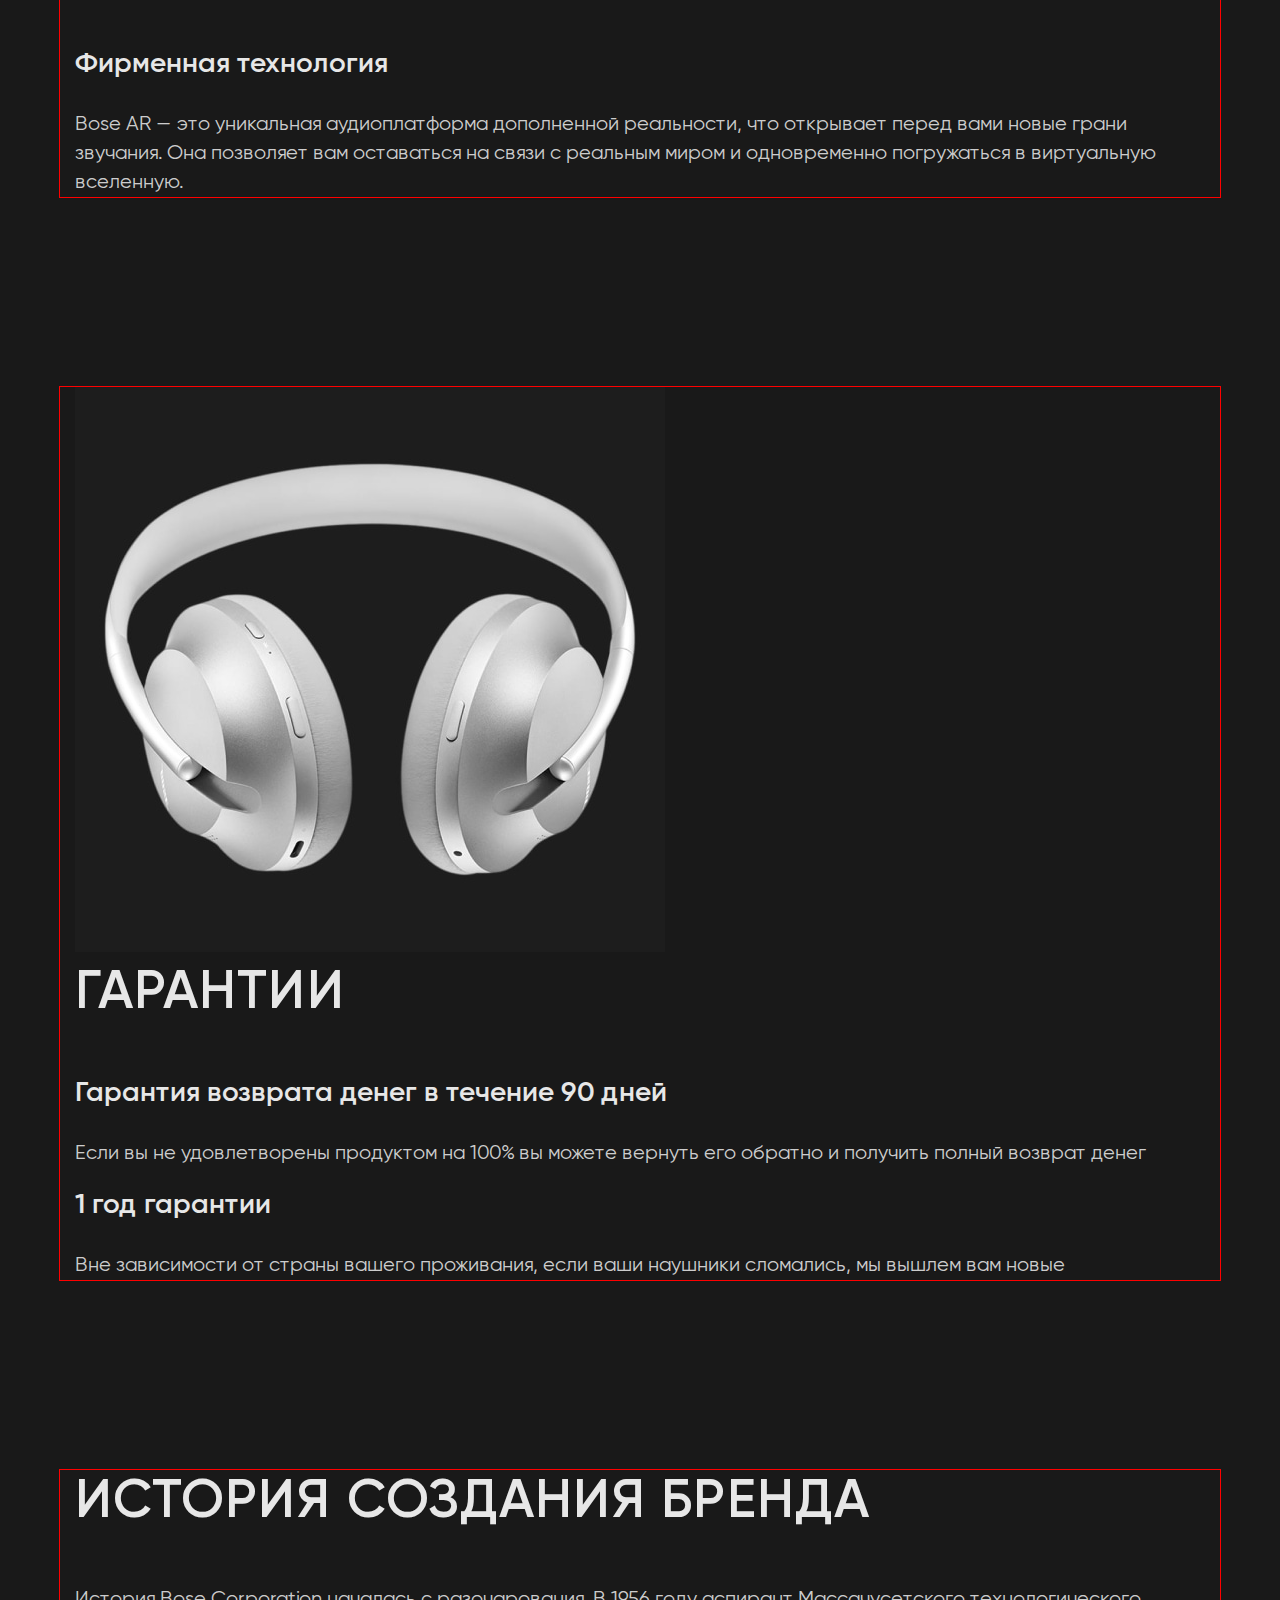
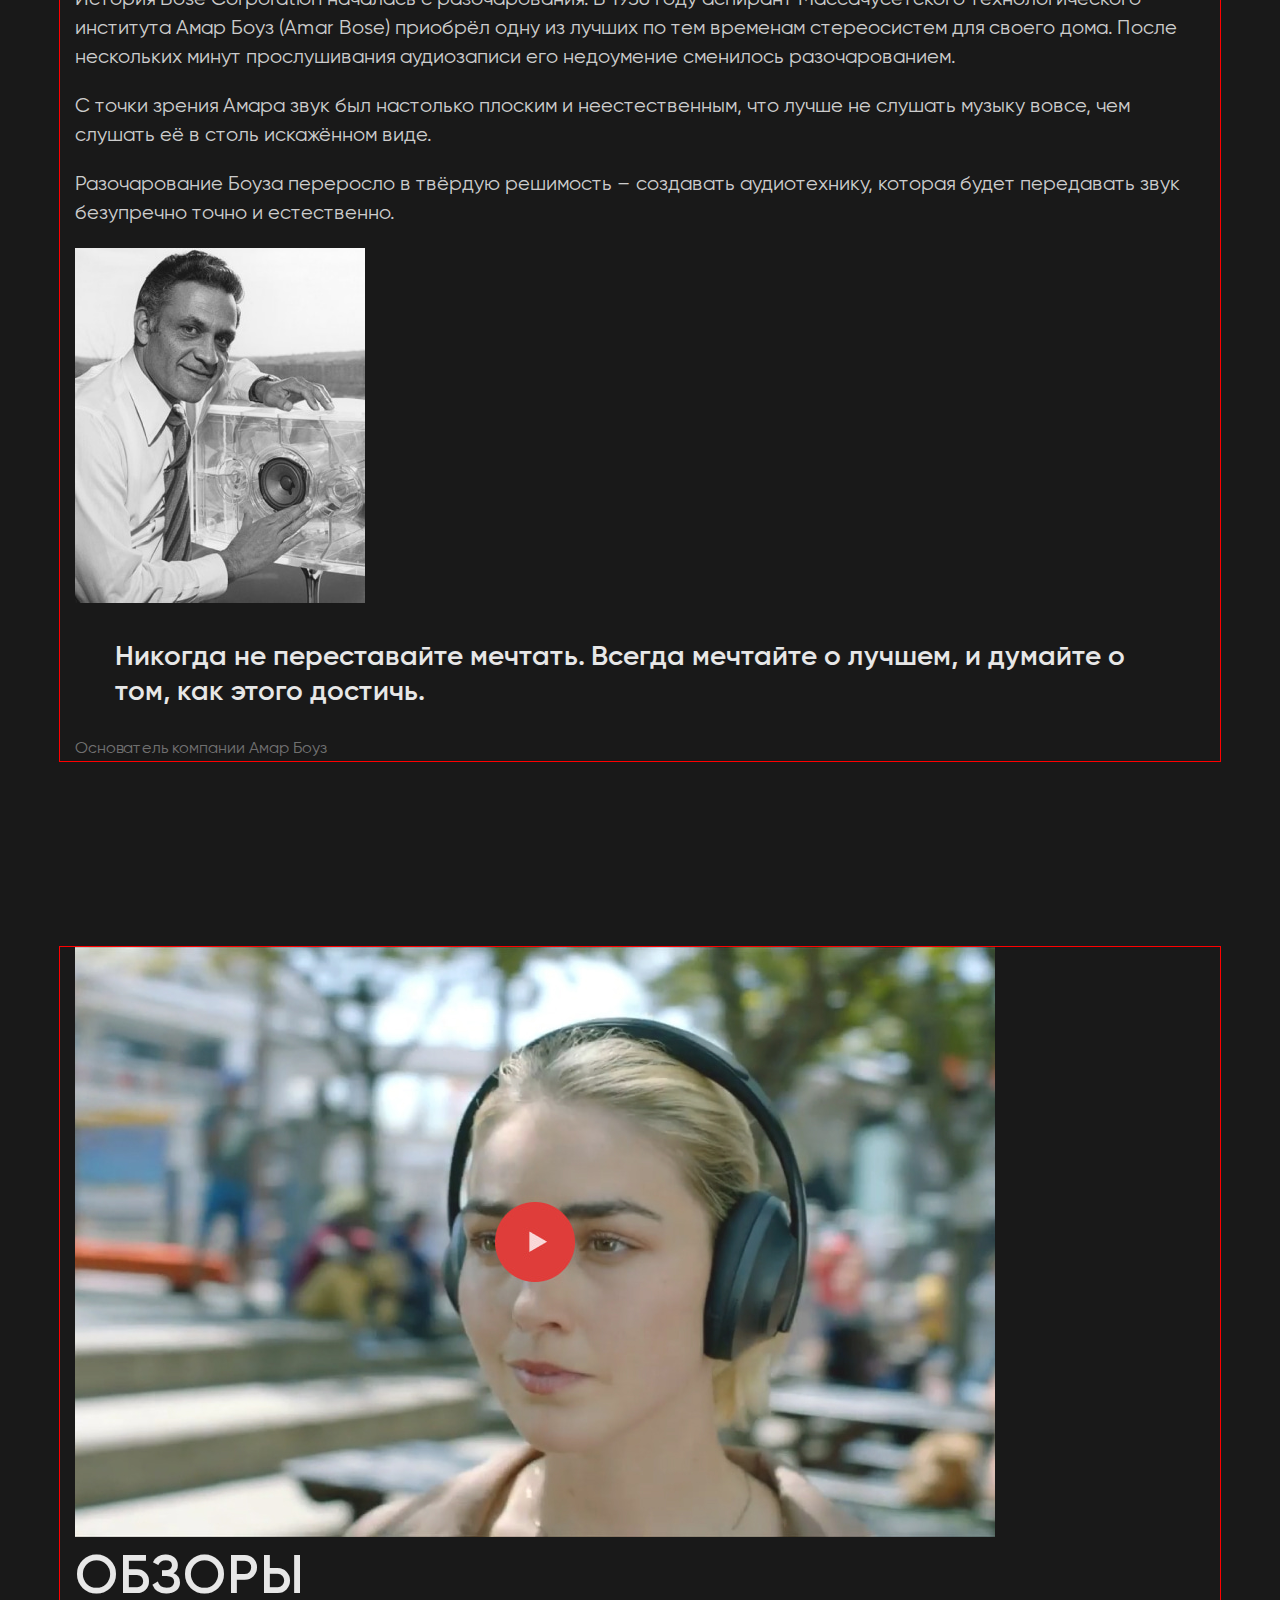
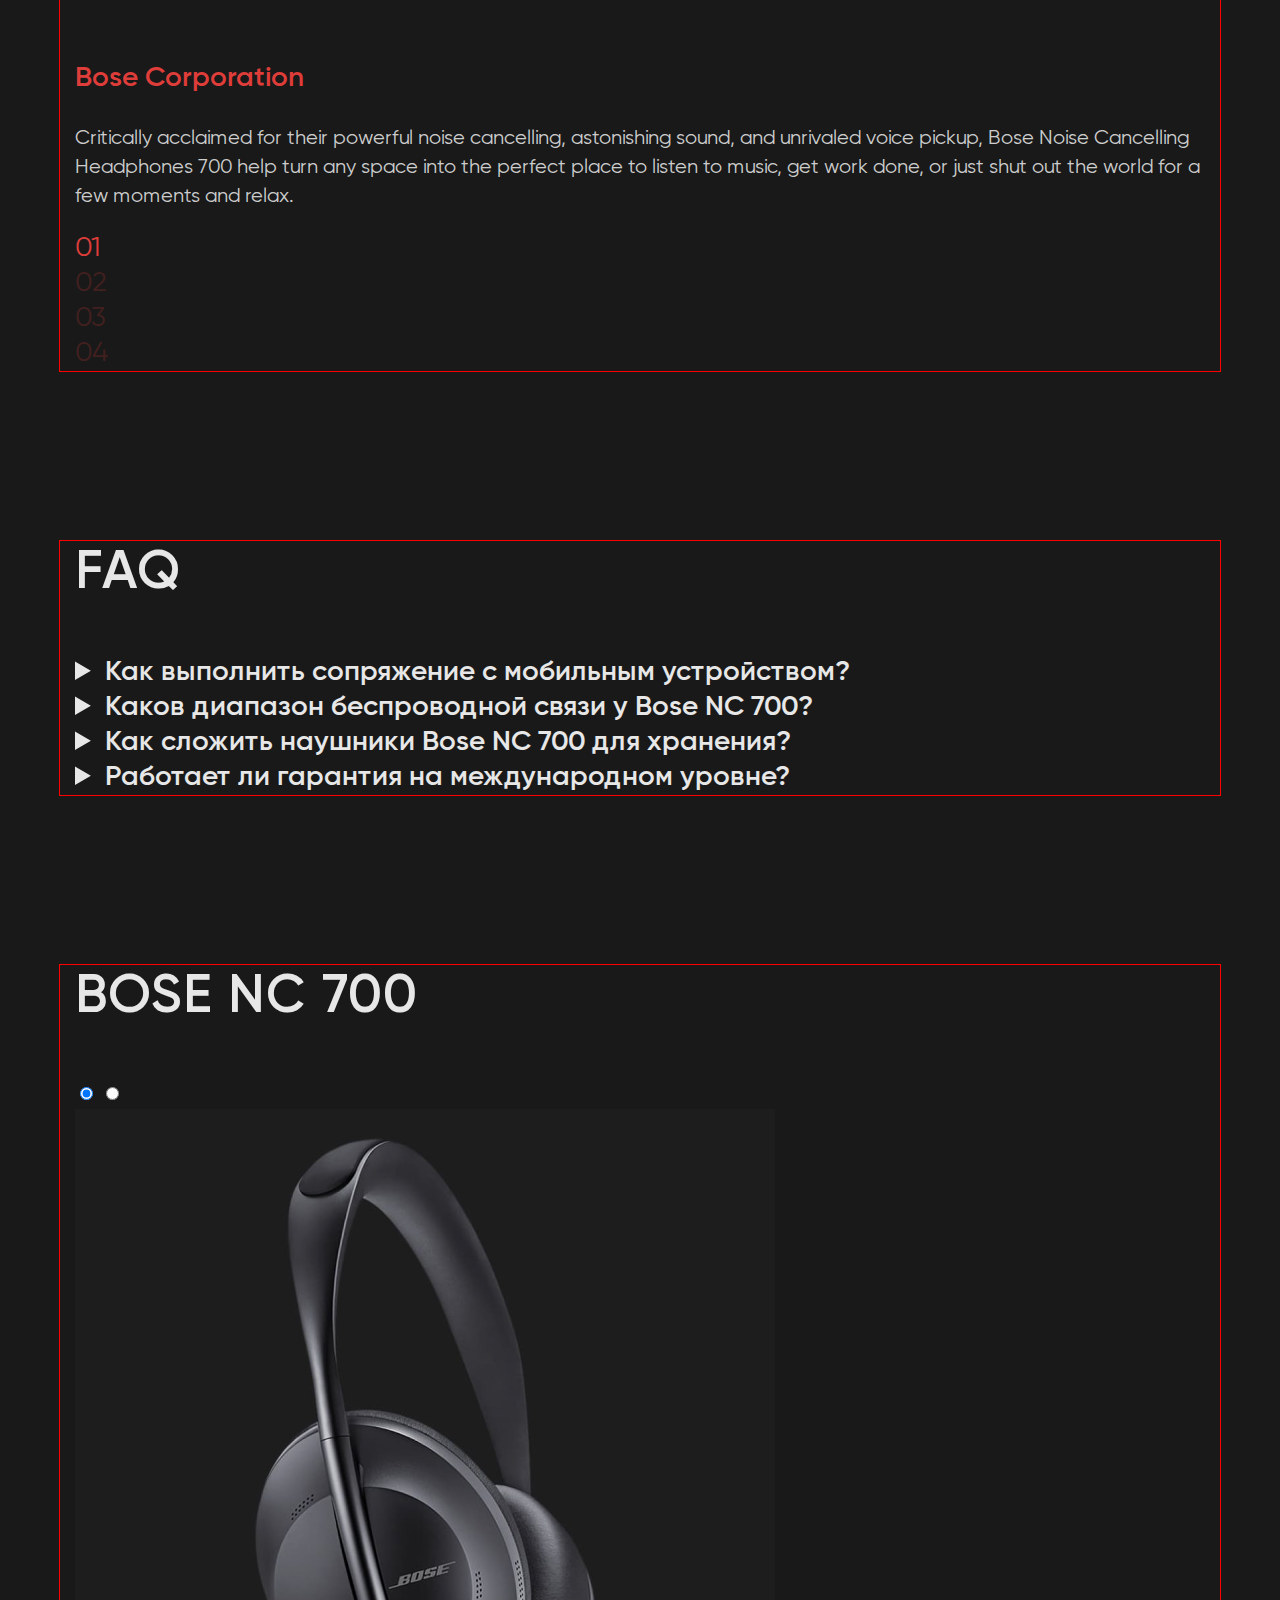
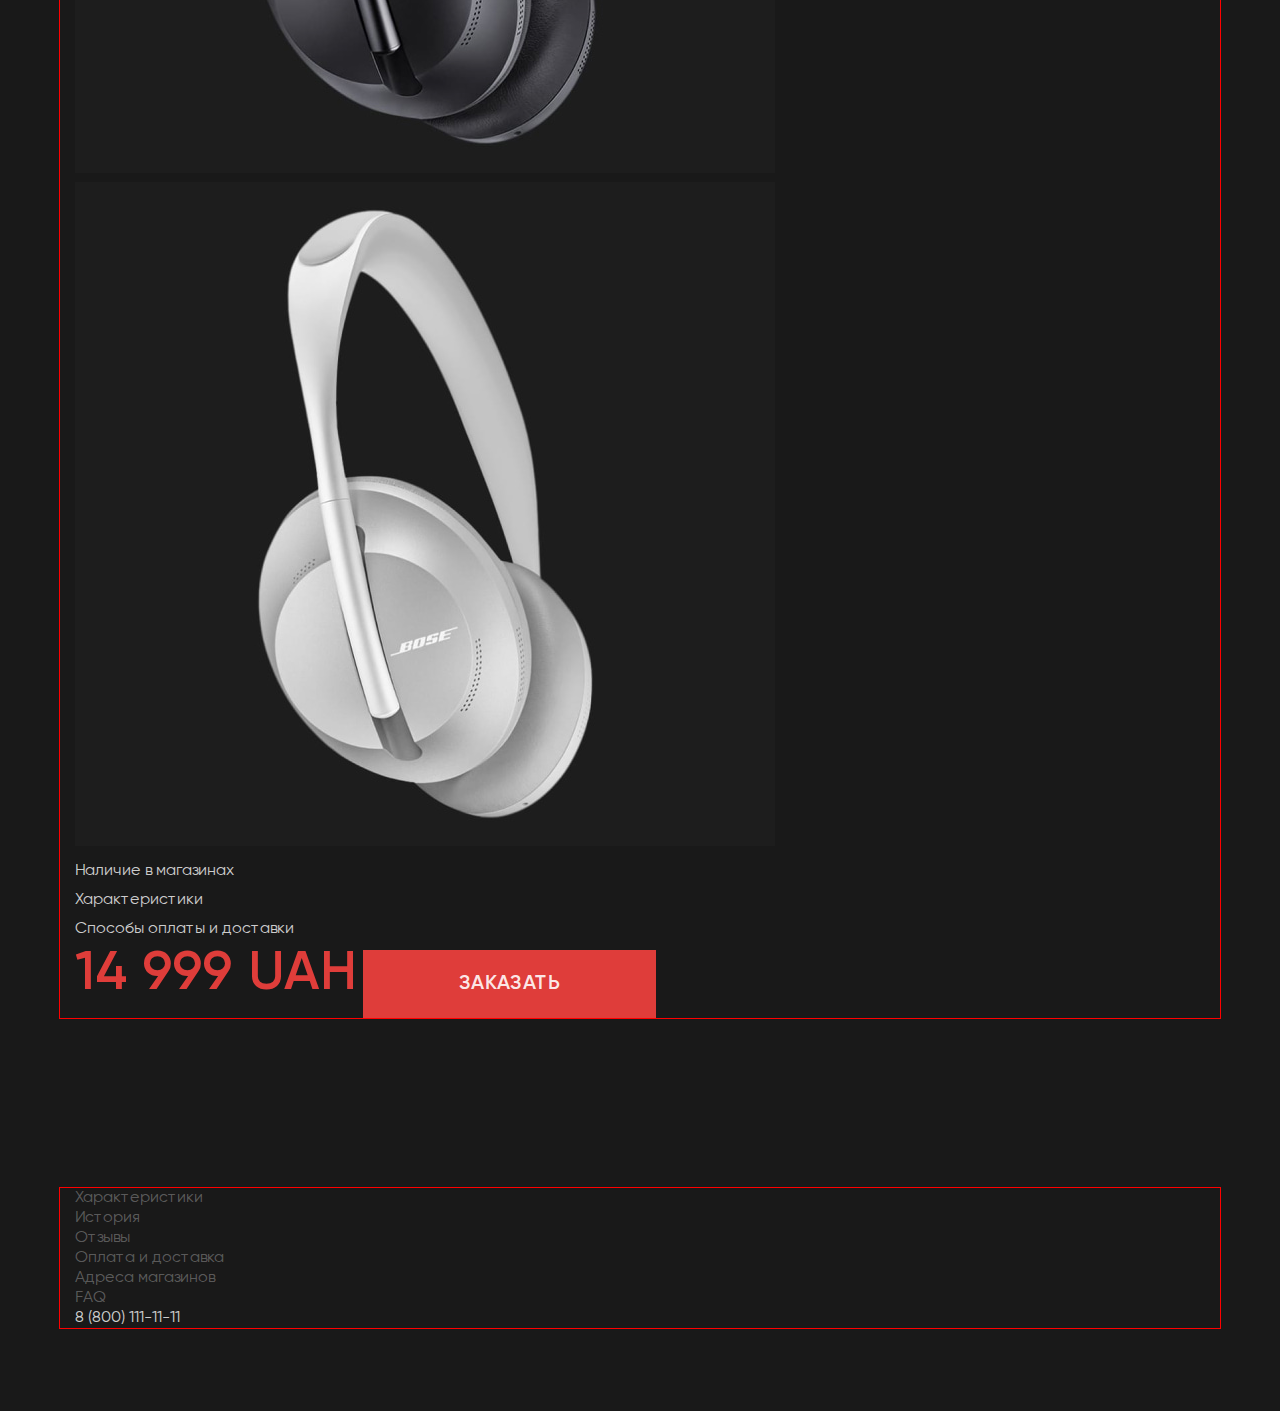
==== commit 4bc6bea7: "добавил стили" ====
--- a/index.html
+++ b/index.html
@@ -52,45 +52,48 @@
         </div>
       </section>
       <section class="design section" id="design">
-        <div class="container">
-          <h2 class="title">Премиальный дизайн и комфорт</h2>
-          <ul>
-            <li>
-              <h3 class="subtitle">11 уровней шумоподавления</h3>
-              <p>
-                С новыми наушниками Bose Noise Cancelling Headphone 700 можно плавно увеличить или уменьшить уровень
-                шумоподавления. Вас слышно отлично и вы слышите собеседника четко, даже в шумной обстановке!
-              </p>
-            </li>
-            <li>
-              <h3 class="subtitle">Комфорт на максимум</h3>
-              <p>
-                Стильная, легкая дужка из нержавеющей стали с мягкими, расположенными под углом чашками наушников для
-                комфортной посадки. Внутренняя сторона выполнена из мягкой гелевой подкладки, которая хорошо прилегает к
-                голове.
-              </p>
-            </li>
-          </ul>
+        <div class="container desing-container">
+          <img class="desing-img" src="./images/design/design.jpg" alt="" width="390">
+          <div class="desing-content">
+            <h2 class="title">Премиальный дизайн и комфорт</h2>
+            <ul>
+              <li>
+                <h3 class="subtitle">11 уровней шумоподавления</h3>
+                <p>
+                  С новыми наушниками Bose Noise Cancelling Headphone 700 можно плавно увеличить или уменьшить уровень
+                  шумоподавления. Вас слышно отлично и вы слышите собеседника четко, даже в шумной обстановке!
+                </p>
+              </li>
+              <li>
+                <h3 class="subtitle">Комфорт на максимум</h3>
+                <p>
+                  Стильная, легкая дужка из нержавеющей стали с мягкими, расположенными под углом чашками наушников для
+                  комфортной посадки. Внутренняя сторона выполнена из мягкой гелевой подкладки, которая хорошо прилегает к
+                  голове.
+                </p>
+              </li>
+            </ul>
+          </div>
         </div>
       </section>
       <section class="advantages section">
-        <div class="container">
+        <div class="container advantages-container ">
           <h2 class="title">способны на многое</h2>
-          <ul>
-            <li>Возможность принимать звонки</li>
-            <li>Непревзойденная система микрофонов</li>
-            <li>Насыщенное и мощное звучание</li>
-            <li>Поддержка голосовых помощников</li>
-            <li>Опция активного шумоподавления</li>
-            <li>Аудиоплатформа дополненной реальности Bose AR</li>
+          <ul class="advantages-content">
+            <li class="advantages-content-item">Возможность принимать звонки</li>
+            <li class="advantages-content-item">Непревзойденная система микрофонов</li>
+            <li class="advantages-content-item">Насыщенное и мощное звучание</li>
+            <li class="advantages-content-item">Поддержка голосовых помощников</li>
+            <li class="advantages-content-item">Опция активного шумоподавления</li>
+            <li class="advantages-content-item">Аудиоплатформа дополненной реальности Bose AR</li>
           </ul>
         </div>
       </section>
       <section class="features section">
         <div class="container">
           <h2 class="title">Роскошь тишины</h2>
-          <ul>
-            <li>
+          <ul class="features-subtitle">
+            <li class="features-item">
               <h3 class="subtitle">Максимальное наслаждение</h3>
               <p>
                 Для того чтобы создать комфортную атмосферу — поднимайте уровень за уровнем от "прозрачного" режима до
@@ -98,7 +101,7 @@
                 кнопки.
               </p>
             </li>
-            <li>
+            <li class="features-item">
               <h3 class="subtitle">Хрустальный звук</h3>
               <p>
                 Система динамиков и фирменный активный эквалайзер способны обеспечить качественный и мощный звук на
--- a/css/style.css
+++ b/css/style.css
@@ -1,6 +1,7 @@
 @font-face {
   font-family: "Gilroy";
-  src: url("../fonts/Gilroy-Regular.woff2") format("woff2"), url("../fonts/Gilroy-Regular.woff") format("woff");
+  src: url("../fonts/Gilroy-Regular.woff2") format("woff2"),
+    url("../fonts/Gilroy-Regular.woff") format("woff");
   font-weight: 400;
   font-style: normal;
   font-display: swap;
@@ -8,7 +9,8 @@
 
 @font-face {
   font-family: "Gilroy";
-  src: url("../fonts/Gilroy-Semibold.woff2") format("woff2"), url("../fonts/Gilroy-Semibold.woff") format("woff");
+  src: url("../fonts/Gilroy-Semibold.woff2") format("woff2"),
+    url("../fonts/Gilroy-Semibold.woff") format("woff");
   font-weight: 600;
   font-style: normal;
   font-display: swap;
@@ -67,6 +69,7 @@
 }
 
 .title {
+  margin-bottom: 50px;
   font-weight: 600;
   font-size: 54px;
   line-height: 1.2;
@@ -114,7 +117,7 @@
 }
 
 .container {
-  width: 1310px;
+  width: 1130px;
   padding: 0 15px;
   margin: 0 auto;
   outline: 1px solid red;
@@ -198,6 +201,50 @@
   display: block;
 }
 
+/* desing */
+.desing-container {
+  display: flex;
+}
+.desing-content {
+  margin-left: 70px;
+}
+
+/* advantages */
+.advantages-container {
+  width: 1130px;
+}
+
+.advantages-content {
+  display: flex;
+  flex-wrap: wrap;
+  list-style-type: disc;
+  justify-content: space-between;
+}
+.advantages-content-item {
+  flex-basis: 538px;
+  margin-bottom: 20px;
+}
+.advantages-content-item::marker {
+  color: var(--accent-cl);
+  font-size: 35px;
+  line-height: 1;
+}
+.advantages-content-item:nth-child(n + 5) {
+  margin-bottom: 0;
+}
+
+/* features */
+.features-subtitle {
+  display: flex;
+  justify-content: space-between;
+}
+.features .subtitle {
+  margin-bottom: 20px;
+}
+
+.features-item {
+  width: 510px;
+}
 /* HISTORY */
 .history-author {
   font-size: 16px;
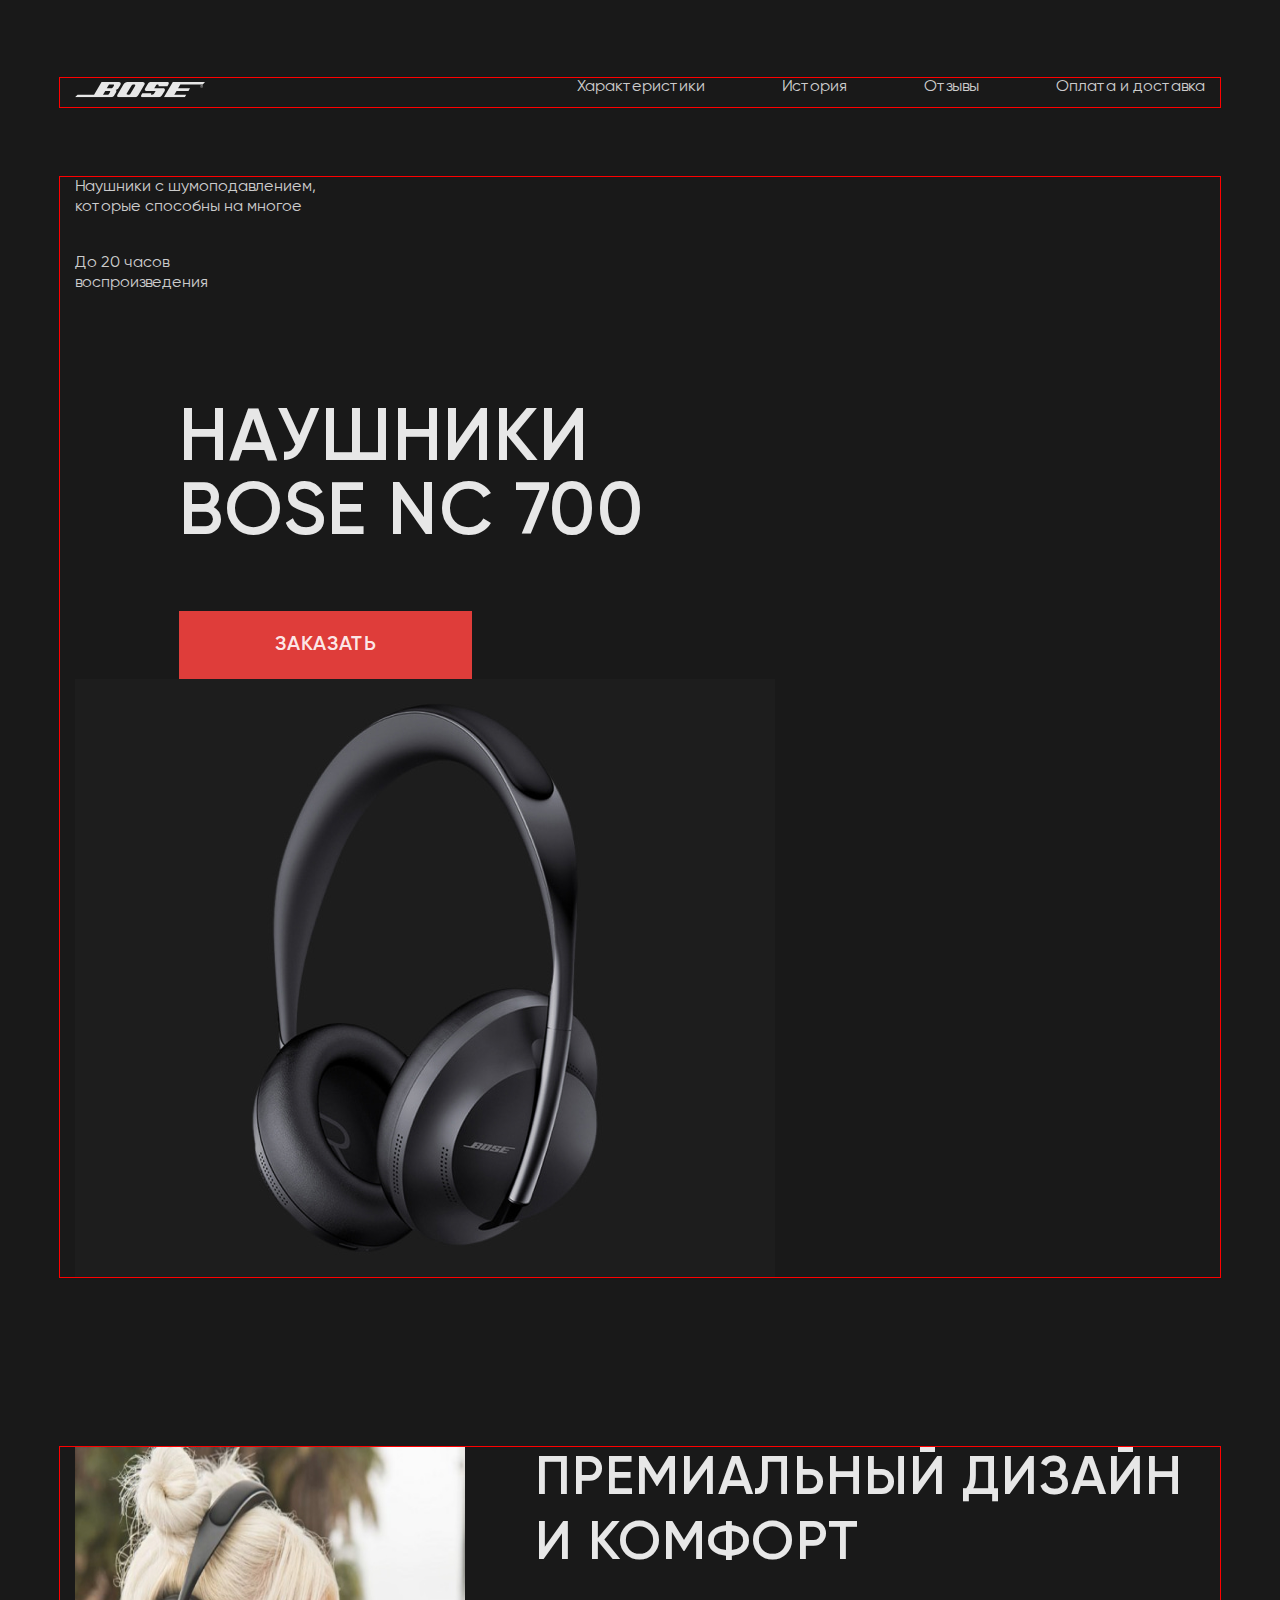
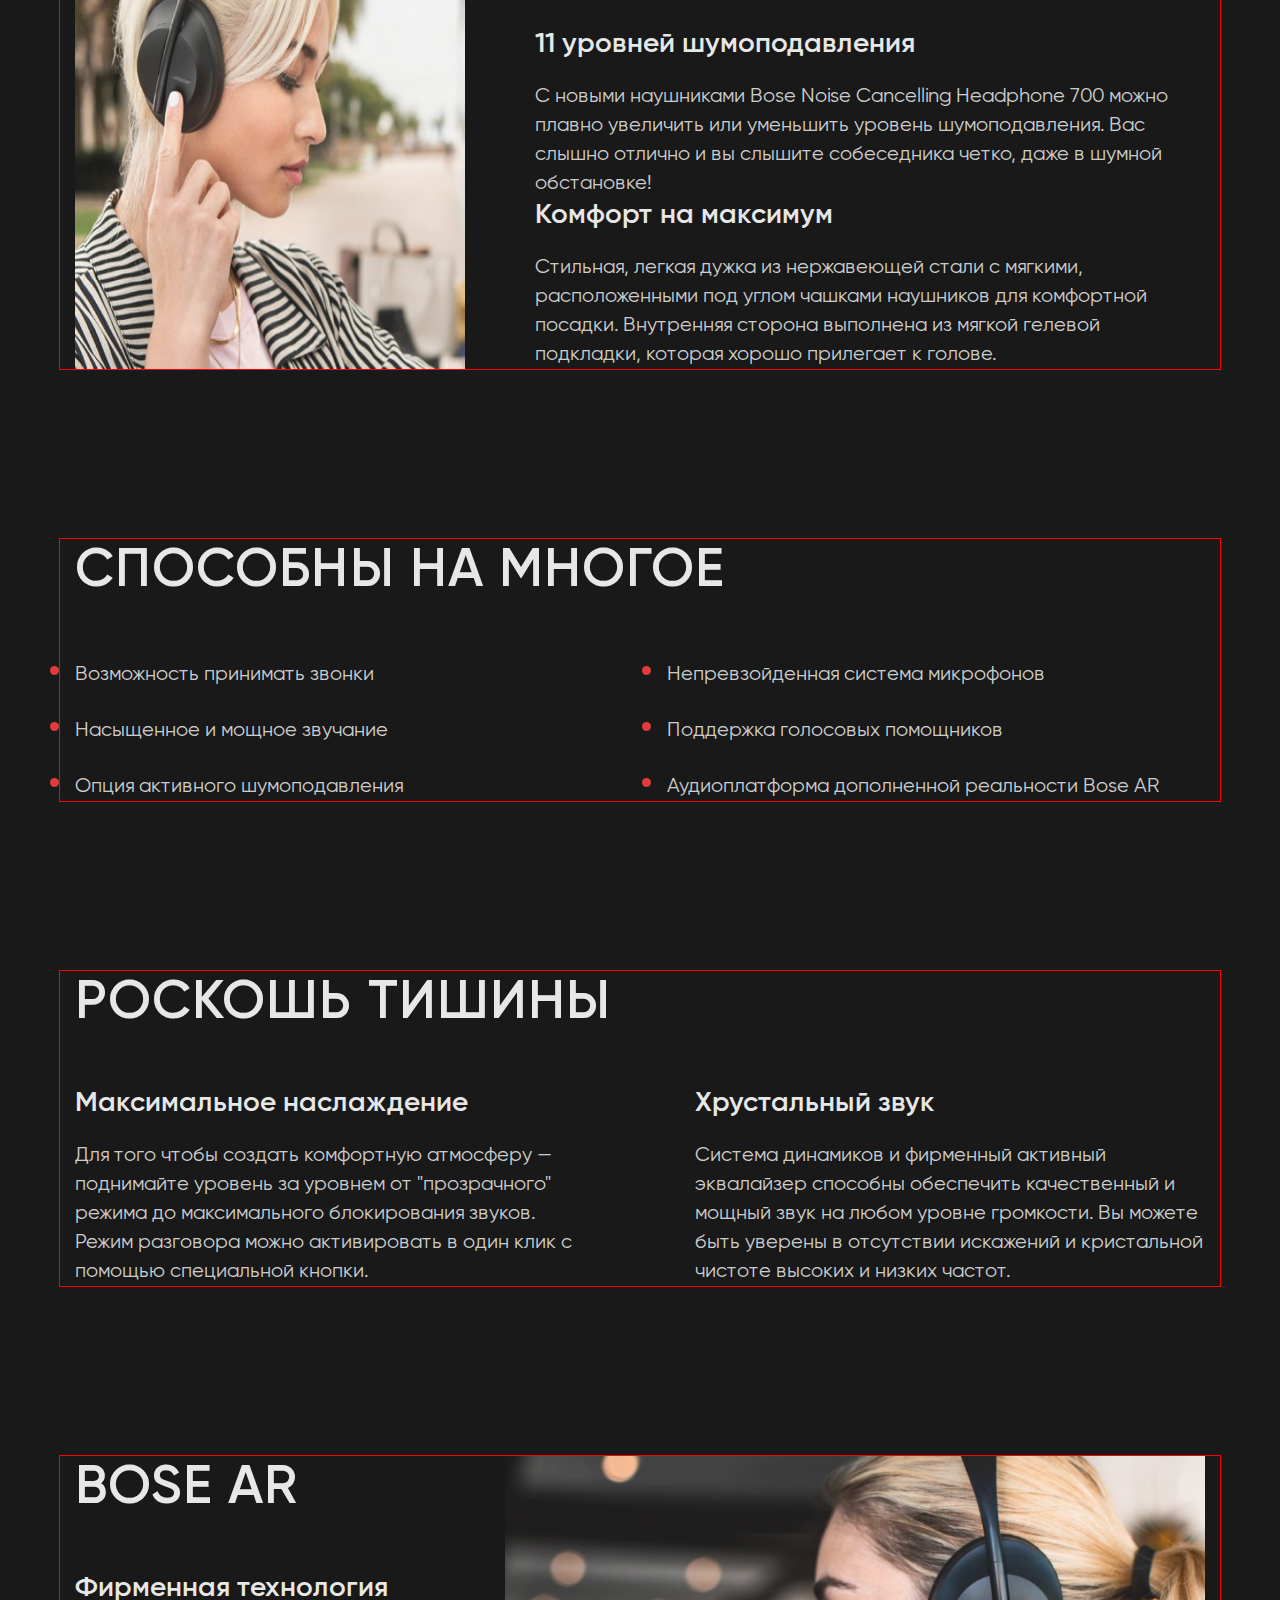
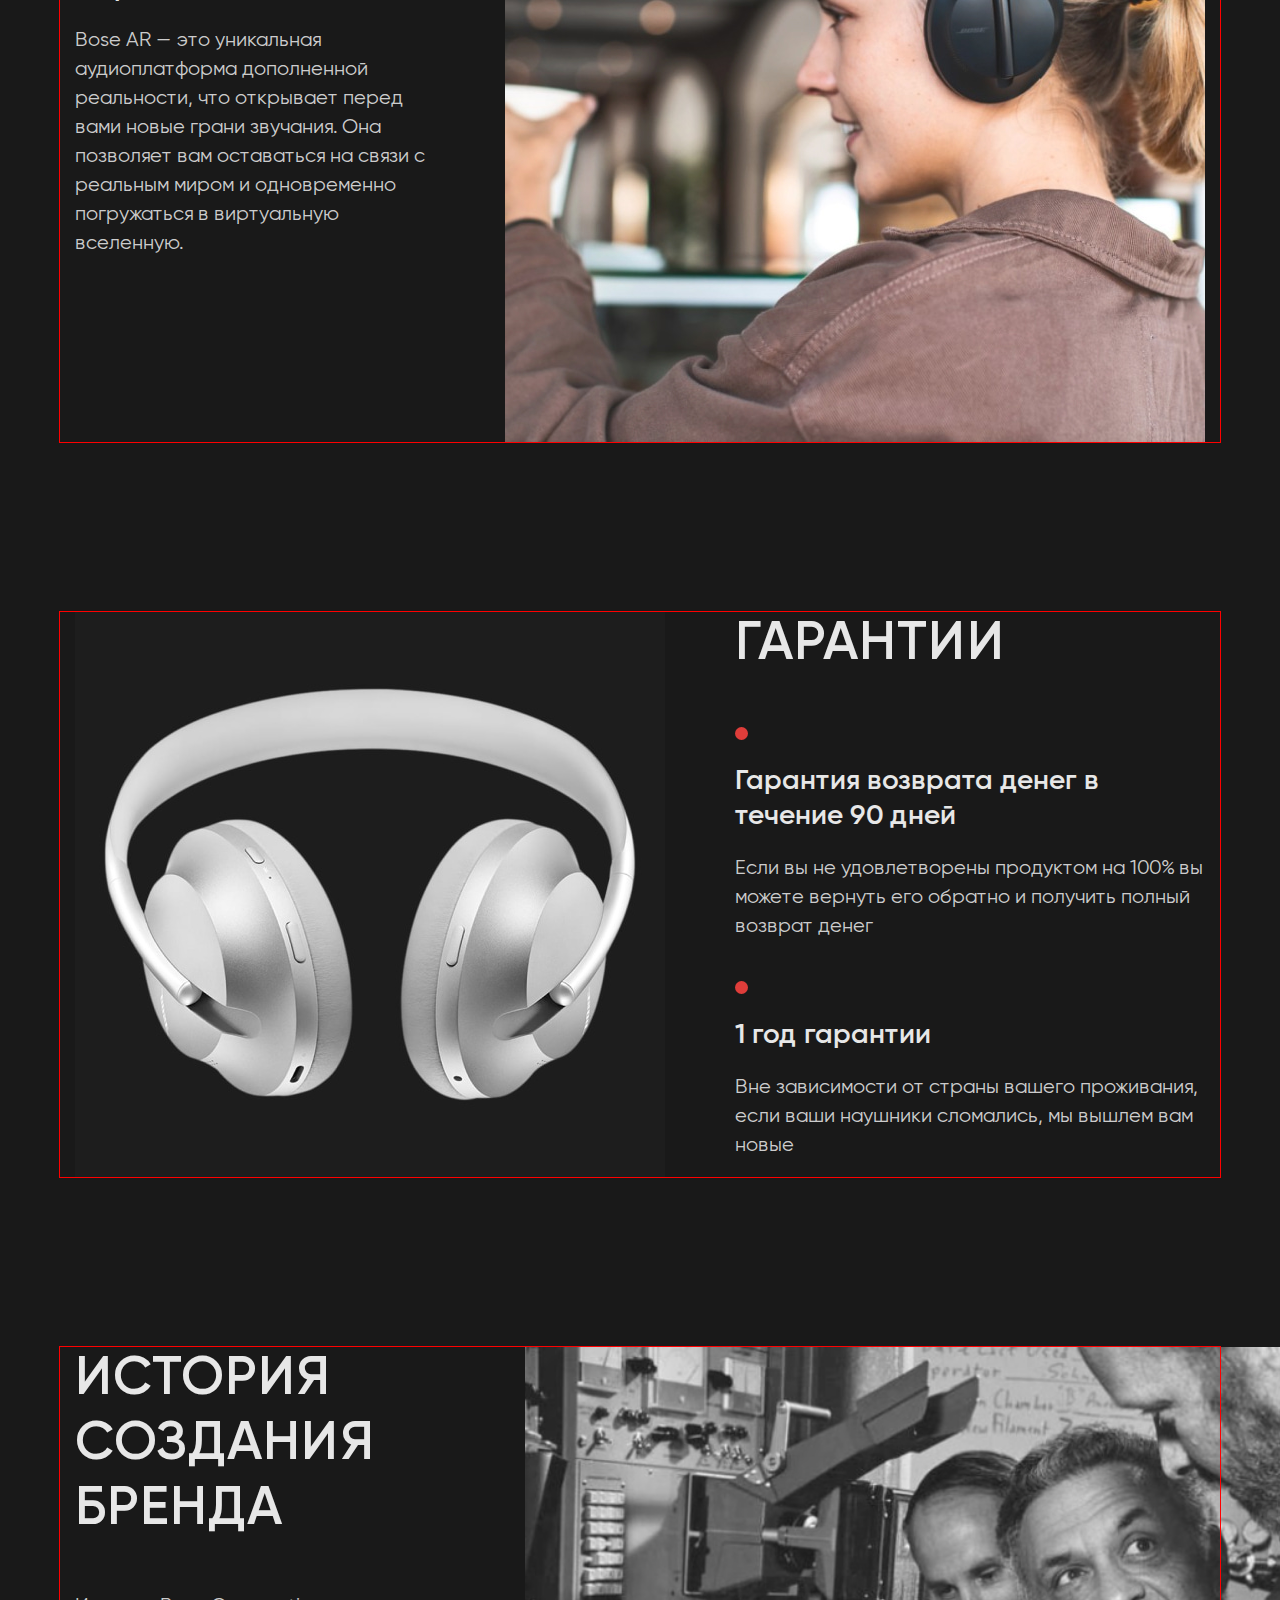
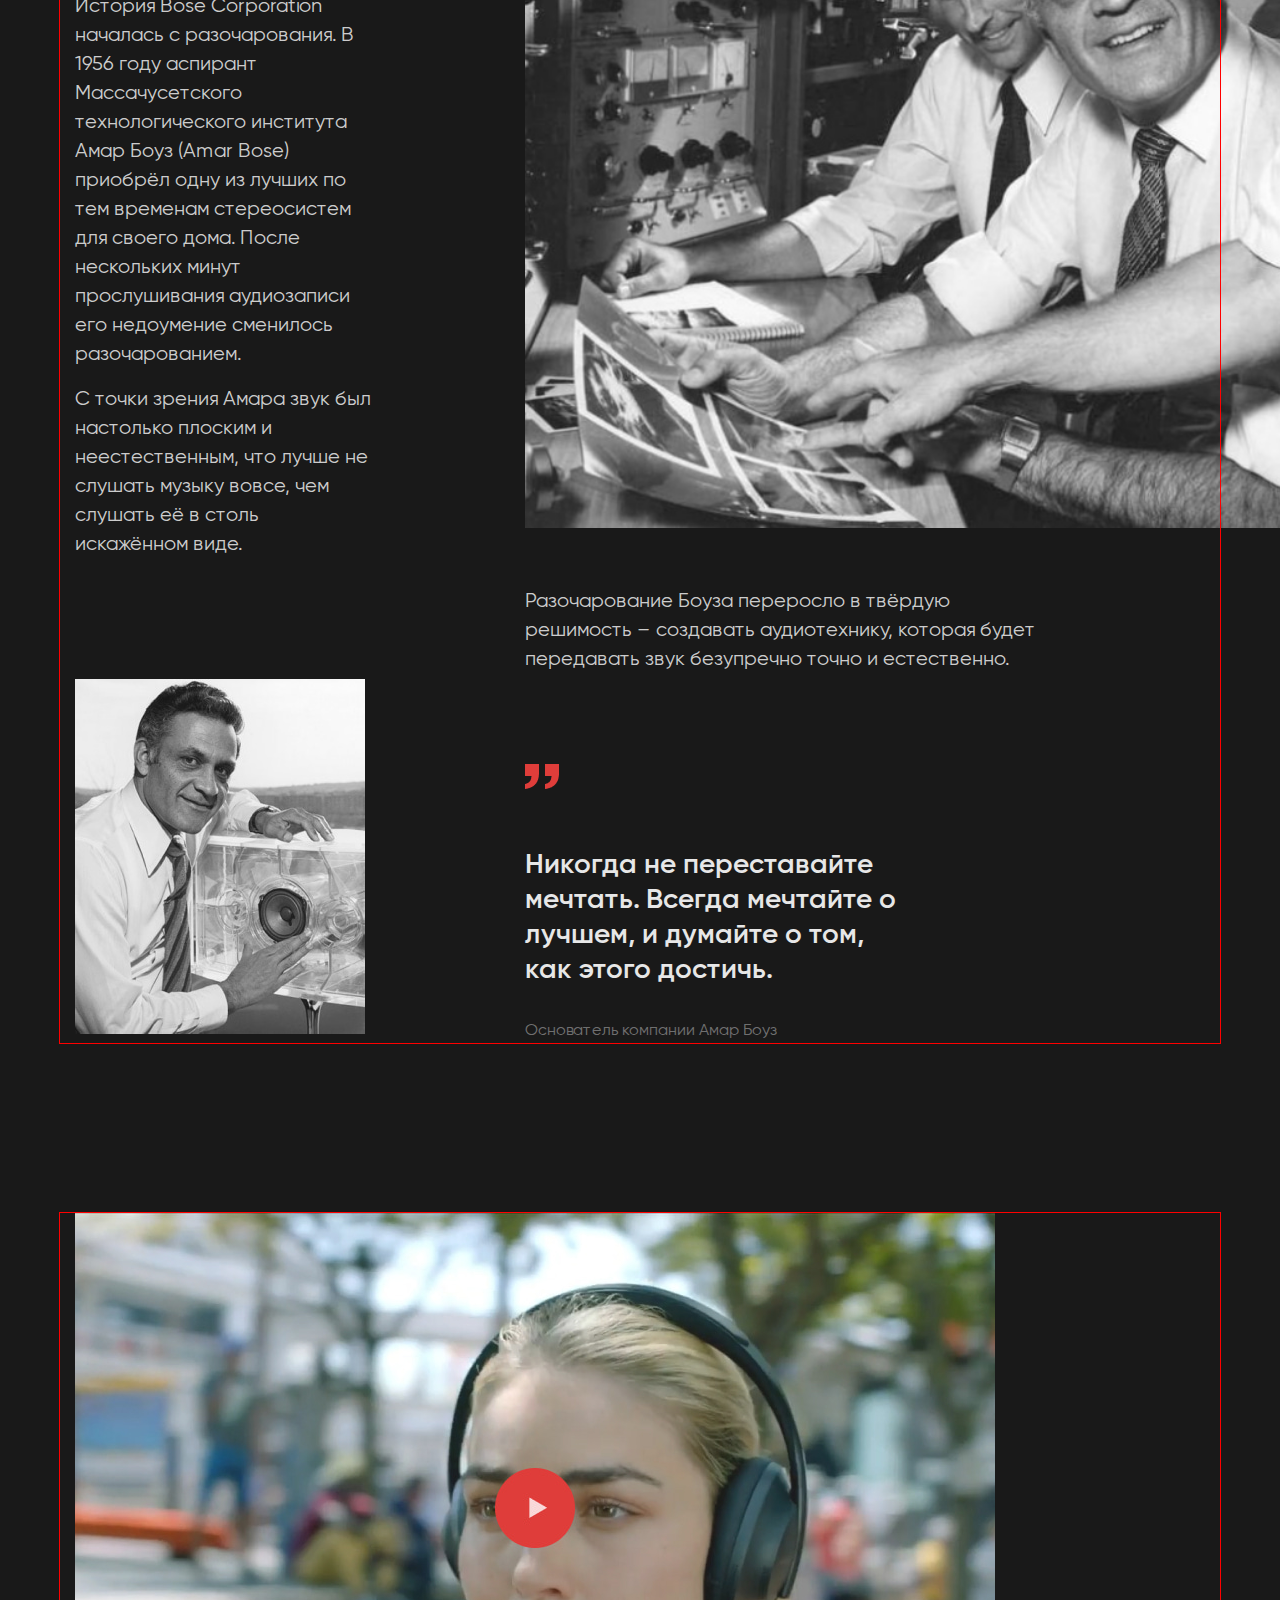
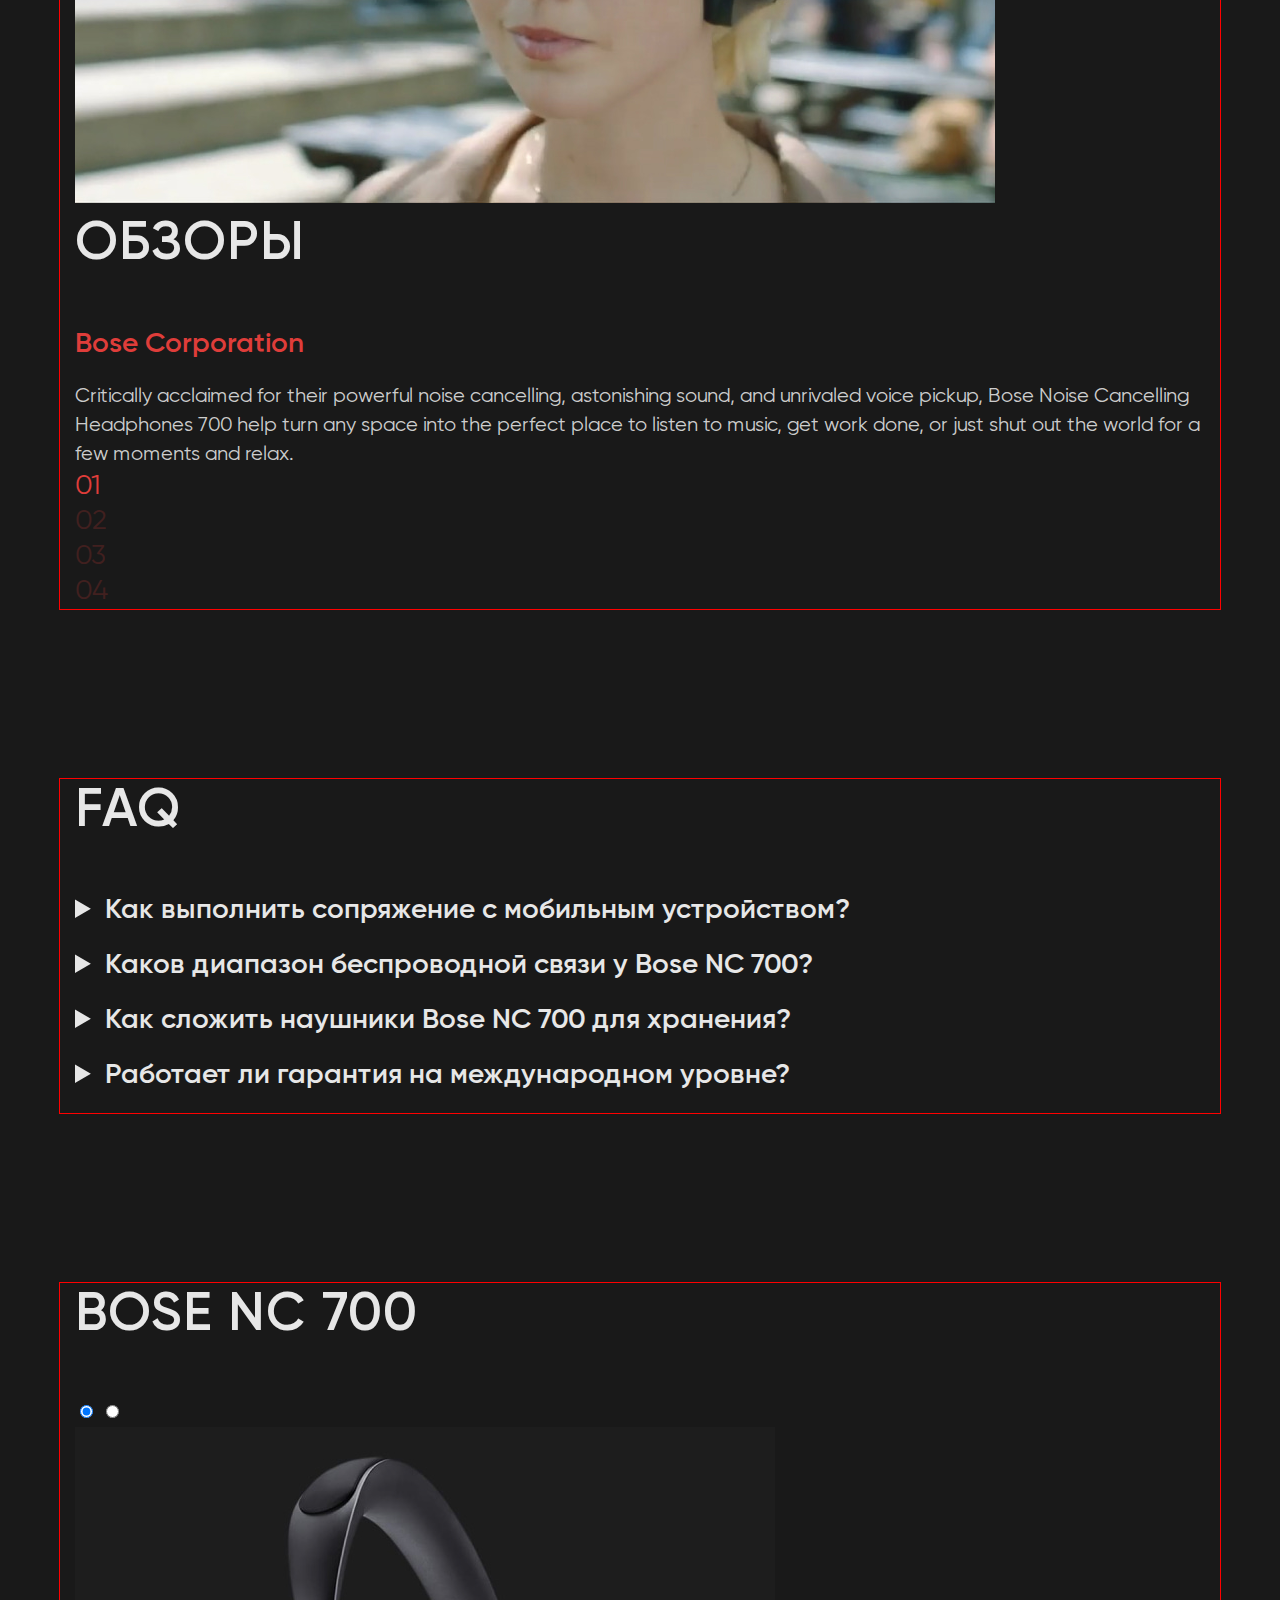
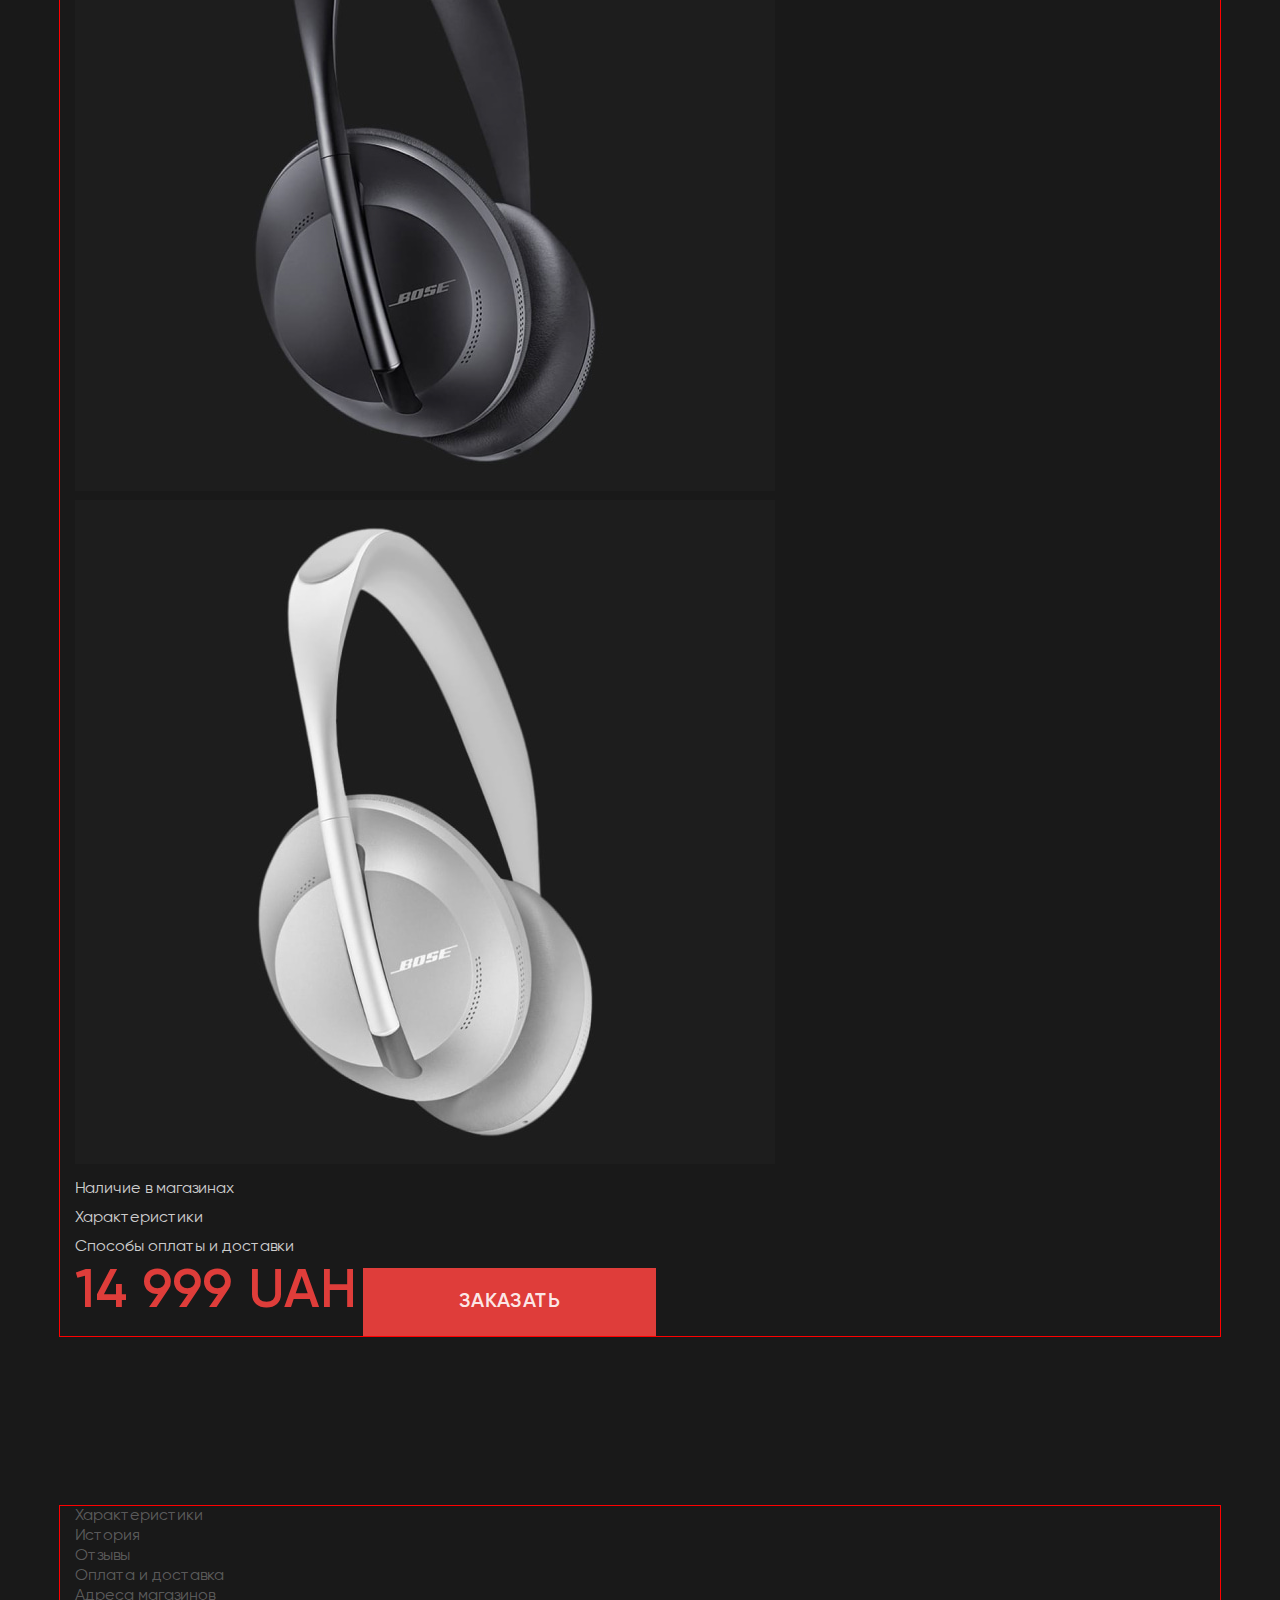
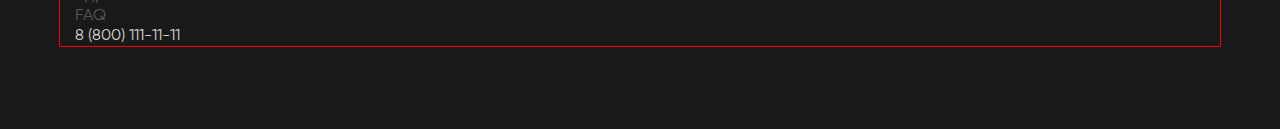
==== commit bdc66e25: "css sectopn "band history" done" ====
--- a/index.html
+++ b/index.html
@@ -18,7 +18,12 @@
     <header class="header">
       <div class="container header-container">
         <a class="header-link" href="">
-          <img src="./images/bose-logo.svg" alt="Логитип bose" width="130" height="16" />
+          <img
+            src="./images/bose-logo.svg"
+            alt="Логитип bose"
+            width="130"
+            height="16"
+          />
         </a>
         <nav class="nav">
           <ul class="nav-list">
@@ -42,34 +47,50 @@
       <section class="hero">
         <div class="container">
           <div class="hero-wrapper">
-            <p class="hero-description">Наушники с шумоподавлением, которые&nbsp;способны на многое</p>
+            <p class="hero-description">
+              Наушники с шумоподавлением, которые&nbsp;способны на многое
+            </p>
             <p class="hero-description">До 20 часов воспроизведения</p>
           </div>
 
           <h1 class="hero-title">Наушники Bose NC 700</h1>
           <button class="btn hero-btn">Заказать</button>
-          <img class="hero-img" src="./images/hero/bose-nc-700.jpg" alt="Наушники Bose NC 700" width="700" height="598" />
+          <img
+            class="hero-img"
+            src="./images/hero/bose-nc-700.jpg"
+            alt="Наушники Bose NC 700"
+            width="700"
+            height="598"
+          />
         </div>
       </section>
       <section class="design section" id="design">
         <div class="container desing-container">
-          <img class="desing-img" src="./images/design/design.jpg" alt="" width="390">
+          <img
+            class="desing-img"
+            src="./images/design/design.jpg"
+            alt=""
+            width="390"
+          />
           <div class="desing-content">
             <h2 class="title">Премиальный дизайн и комфорт</h2>
             <ul>
               <li>
                 <h3 class="subtitle">11 уровней шумоподавления</h3>
                 <p>
-                  С новыми наушниками Bose Noise Cancelling Headphone 700 можно плавно увеличить или уменьшить уровень
-                  шумоподавления. Вас слышно отлично и вы слышите собеседника четко, даже в шумной обстановке!
+                  С новыми наушниками Bose Noise Cancelling Headphone 700 можно
+                  плавно увеличить или уменьшить уровень шумоподавления. Вас
+                  слышно отлично и вы слышите собеседника четко, даже в шумной
+                  обстановке!
                 </p>
               </li>
               <li>
                 <h3 class="subtitle">Комфорт на максимум</h3>
                 <p>
-                  Стильная, легкая дужка из нержавеющей стали с мягкими, расположенными под углом чашками наушников для
-                  комфортной посадки. Внутренняя сторона выполнена из мягкой гелевой подкладки, которая хорошо прилегает к
-                  голове.
+                  Стильная, легкая дужка из нержавеющей стали с мягкими,
+                  расположенными под углом чашками наушников для комфортной
+                  посадки. Внутренняя сторона выполнена из мягкой гелевой
+                  подкладки, которая хорошо прилегает к голове.
                 </p>
               </li>
             </ul>
@@ -77,15 +98,27 @@
         </div>
       </section>
       <section class="advantages section">
-        <div class="container advantages-container ">
+        <div class="container advantages-container">
           <h2 class="title">способны на многое</h2>
           <ul class="advantages-content">
-            <li class="advantages-content-item">Возможность принимать звонки</li>
-            <li class="advantages-content-item">Непревзойденная система микрофонов</li>
-            <li class="advantages-content-item">Насыщенное и мощное звучание</li>
-            <li class="advantages-content-item">Поддержка голосовых помощников</li>
-            <li class="advantages-content-item">Опция активного шумоподавления</li>
-            <li class="advantages-content-item">Аудиоплатформа дополненной реальности Bose AR</li>
+            <li class="advantages-content-item">
+              Возможность принимать звонки
+            </li>
+            <li class="advantages-content-item">
+              Непревзойденная система микрофонов
+            </li>
+            <li class="advantages-content-item">
+              Насыщенное и мощное звучание
+            </li>
+            <li class="advantages-content-item">
+              Поддержка голосовых помощников
+            </li>
+            <li class="advantages-content-item">
+              Опция активного шумоподавления
+            </li>
+            <li class="advantages-content-item">
+              Аудиоплатформа дополненной реальности Bose AR
+            </li>
           </ul>
         </div>
       </section>
@@ -96,84 +129,147 @@
             <li class="features-item">
               <h3 class="subtitle">Максимальное наслаждение</h3>
               <p>
-                Для того чтобы создать комфортную атмосферу — поднимайте уровень за уровнем от "прозрачного" режима до
-                максимального блокирования звуков. Режим разговора можно активировать в один клик с помощью специальной
-                кнопки.
+                Для того чтобы создать комфортную атмосферу — поднимайте уровень
+                за уровнем от "прозрачного" режима до максимального блокирования
+                звуков. Режим разговора можно активировать в один клик с помощью
+                специальной кнопки.
               </p>
             </li>
             <li class="features-item">
               <h3 class="subtitle">Хрустальный звук</h3>
               <p>
-                Система динамиков и фирменный активный эквалайзер способны обеспечить качественный и мощный звук на
-                любом уровне громкости. Вы можете быть уверены в отсутствии искажений и кристальной чистоте высоких и
-                низких частот.
+                Система динамиков и фирменный активный эквалайзер способны
+                обеспечить качественный и мощный звук на любом уровне громкости.
+                Вы можете быть уверены в отсутствии искажений и кристальной
+                чистоте высоких и низких частот.
               </p>
             </li>
           </ul>
         </div>
       </section>
       <section class="technology section">
-        <div class="container">
-          <h2 class="title">Bose AR</h2>
-          <h3 class="subtitle">Фирменная технология</h3>
-          <p>
-            Bose AR — это уникальная аудиоплатформа дополненной реальности, что открывает перед вами новые грани
-            звучания. Она позволяет вам оставаться на связи с реальным миром и одновременно погружаться в виртуальную
-            вселенную.
-          </p>
+        <div class="container technology-container">
+          <div class="technology-content">
+            <h2 class="title">Bose AR</h2>
+            <h3 class="subtitle">Фирменная технология</h3>
+            <p>
+              Bose AR — это уникальная аудиоплатформа дополненной реальности,
+              что открывает перед вами новые грани звучания. Она позволяет вам
+              оставаться на связи с реальным миром и одновременно погружаться в
+              виртуальную вселенную.
+            </p>
+          </div>
+          <img
+            class="technology-img"
+            src="./images/technology/img.jpg"
+            alt="Фирменная технология"
+          />
         </div>
       </section>
       <section class="warranty section">
-        <div class="container">
-          <img src="./images/warranty/img.jpg" alt="Наушники Bose NC 700" width="590" height="565" />
-          <h2 class="title">Гарантии</h2>
-          <ul>
-            <li>
-              <h3 class="subtitle">Гарантия возврата денег в течение 90 дней</h3>
-              <p>
-                Если вы не удовлетворены продуктом на 100% вы можете вернуть его обратно и получить полный возврат денег
+        <div class="warranty-container container">
+          <img
+            class="warranty-img"
+            src="./images/warranty/img.jpg"
+            alt="Наушники Bose NC 700"
+            width="590"
+            height="565"
+          />
+          <div class="warranty-content">
+            <h2 class="title">Гарантии</h2>
+            <ul>
+              <li class="warranty-item">
+                <div class="warranty-marker"></div>
+                <h3 class="subtitle">
+                  Гарантия возврата денег в течение 90 дней
+                </h3>
+                <p class="warranty-text">
+                  Если вы не удовлетворены продуктом на 100% вы можете вернуть
+                  его обратно и получить полный возврат денег
+                </p>
+              </li>
+              <li class="warranty-item">
+                <div class="warranty-marker"></div>
+                <h3 class="subtitle">1 год гарантии</h3>
+                <p class="warranty-text">
+                  Вне зависимости от страны вашего проживания, если ваши
+                  наушники сломались, мы вышлем вам новые
+                </p>
+              </li>
+            </ul>
+          </div>
+        </div>
+      </section>
+      <section class="history section" id="history">
+        <div class="container history-content">
+          <div class="history-subcontent">
+            <h2 class="title">история создания бренда</h2>
+            <div class="subcontent-wrapper">
+              <p class="subcontent-text">
+                История Bose Corporation началась с разочарования. В 1956 году
+                аспирант Массачусетского технологического института Амар Боуз
+                (Amar Bose) приобрёл одну из лучших по тем временам стереосистем
+                для своего дома. После нескольких минут прослушивания
+                аудиозаписи его недоумение сменилось разочарованием.
               </p>
-            </li>
-            <li>
-              <h3 class="subtitle">1 год гарантии</h3>
-              <p>Вне зависимости от страны вашего проживания, если ваши наушники сломались, мы вышлем вам новые</p>
-            </li>
-          </ul>
-        </div>
-      </section>
-      <section class="history section" id="history">
-        <div class="container">
-          <h2 class="title">история создания бренда</h2>
-          <p>
-            История Bose Corporation началась с разочарования. В 1956 году аспирант Массачусетского технологического
-            института Амар Боуз (Amar Bose) приобрёл одну из лучших по тем временам стереосистем для своего дома. После
-            нескольких минут прослушивания аудиозаписи его недоумение сменилось разочарованием.
-          </p>
-          <p>
-            С точки зрения Амара звук был настолько плоским и неестественным, что лучше не слушать музыку вовсе, чем
-            слушать её в столь искажённом виде.
-          </p>
-          <p>
-            Разочарование Боуза переросло в твёрдую решимость – создавать аудиотехнику, которая будет передавать звук
-            безупречно точно и естественно.
-          </p>
-          <img src="./images/history/img-1.jpg" alt="Основатель компании Амар Боуз" width="290" height="355" />
-          <blockquote class="subtitle">
-            Никогда не переставайте мечтать. Всегда мечтайте о лучшем, и думайте о том, как этого достичь.
-          </blockquote>
-          <p class="history-author">Основатель компании Амар Боуз</p>
+              <p class="subcontent-text">
+                С точки зрения Амара звук был настолько плоским и
+                неестественным, что лучше не слушать музыку вовсе, чем слушать
+                её в столь искажённом виде.
+              </p>
+            </div>
+            <img
+              src="./images/history/img-1.jpg"
+              alt="Основатель компании Амар Боуз"
+              width="290"
+              height="355"
+            />
+          </div>
+
+          <div class="history-subcontent">
+            <img
+              src="./images/history/img.jpg"
+              alt="история создания бренда"
+              width="870"
+            />
+            <p class="subcontent-text-last">
+              Разочарование Боуза переросло в твёрдую решимость – создавать
+              аудиотехнику, которая будет передавать звук безупречно точно и
+              естественно.
+            </p>
+            <img
+              class="quotes-mark"
+              src="./images/quotes.png"
+              alt="кавычки"
+              width="34"
+              height="25"
+            />
+
+            <blockquote class="subtitle quotes-text">
+              Никогда не переставайте мечтать. Всегда мечтайте о лучшем, и
+              думайте о том, как этого достичь.
+            </blockquote>
+            <p class="history-author">Основатель компании Амар Боуз</p>
+          </div>
         </div>
       </section>
       <section class="reviews section" id="reviews">
         <div class="container">
-          <video src="#" poster="./images/reviews/img.jpg" width="920" height="590"></video>
+          <video
+            src="#"
+            poster="./images/reviews/img.jpg"
+            width="920"
+            height="590"
+          ></video>
 
           <h2 class="title">обзоры</h2>
           <h3 class="reviews-subtitle subtitle" lang="en">Bose Сorporation</h3>
           <p>
-            Critically acclaimed for their powerful noise cancelling, astonishing sound, and unrivaled voice pickup,
-            Bose Noise Cancelling Headphones 700 help turn any space into the perfect place to listen to music, get work
-            done, or just shut out the world for a few moments and relax.
+            Critically acclaimed for their powerful noise cancelling,
+            astonishing sound, and unrivaled voice pickup, Bose Noise Cancelling
+            Headphones 700 help turn any space into the perfect place to listen
+            to music, get work done, or just shut out the world for a few
+            moments and relax.
           </p>
           <ul class="reviews-pagination">
             <li class="reviews-pagination-item active">01</li>
@@ -187,47 +283,71 @@
         <div class="container">
           <h2 class="title">FAQ</h2>
           <details>
-            <summary class="subtitle">Как выполнить сопряжение с мобильным устройством?</summary>
+            <summary class="subtitle">
+              Как выполнить сопряжение с мобильным устройством?
+            </summary>
             <p>
-              Во-первых, убедитесь, что ваши наушники включены одним нажатием верхней кнопки на задней стороне правого
-              наушника. Затем нажмите и удерживайте кнопку питания в течение 3x секунд, чтобы перевести наушники в режим
-              сопряжения. Обратите внимание: если вы подключаете наушники впервые, они автоматически включаются сразу в
-              этом режиме сопряжения. Голосовые подсказки предоставят вам дополнительные инструкции. Мы рекомендуем вам
-              использовать приложение Bose Music для завершения процесса сопряжения, однако вы также можете использовать
-              настройки Bluetooth на своем устройстве.
+              Во-первых, убедитесь, что ваши наушники включены одним нажатием
+              верхней кнопки на задней стороне правого наушника. Затем нажмите и
+              удерживайте кнопку питания в течение 3x секунд, чтобы перевести
+              наушники в режим сопряжения. Обратите внимание: если вы
+              подключаете наушники впервые, они автоматически включаются сразу в
+              этом режиме сопряжения. Голосовые подсказки предоставят вам
+              дополнительные инструкции. Мы рекомендуем вам использовать
+              приложение Bose Music для завершения процесса сопряжения, однако
+              вы также можете использовать настройки Bluetooth на своем
+              устройстве.
             </p>
           </details>
           <details>
-            <summary class="subtitle">Каков диапазон беспроводной связи у Bose NC 700?</summary>
+            <summary class="subtitle">
+              Каков диапазон беспроводной связи у Bose NC 700?
+            </summary>
             <p>
-              Во-первых, убедитесь, что ваши наушники включены одним нажатием верхней кнопки на задней стороне правого
-              наушника. Затем нажмите и удерживайте кнопку питания в течение 3x секунд, чтобы перевести наушники в режим
-              сопряжения. Обратите внимание: если вы подключаете наушники впервые, они автоматически включаются сразу в
-              этом режиме сопряжения. Голосовые подсказки предоставят вам дополнительные инструкции. Мы рекомендуем вам
-              использовать приложение Bose Music для завершения процесса сопряжения, однако вы также можете использовать
-              настройки Bluetooth на своем устройстве.
+              Во-первых, убедитесь, что ваши наушники включены одним нажатием
+              верхней кнопки на задней стороне правого наушника. Затем нажмите и
+              удерживайте кнопку питания в течение 3x секунд, чтобы перевести
+              наушники в режим сопряжения. Обратите внимание: если вы
+              подключаете наушники впервые, они автоматически включаются сразу в
+              этом режиме сопряжения. Голосовые подсказки предоставят вам
+              дополнительные инструкции. Мы рекомендуем вам использовать
+              приложение Bose Music для завершения процесса сопряжения, однако
+              вы также можете использовать настройки Bluetooth на своем
+              устройстве.
             </p>
           </details>
           <details>
-            <summary class="subtitle">Как сложить наушники Bose NC 700 для хранения?</summary>
+            <summary class="subtitle">
+              Как сложить наушники Bose NC 700 для хранения?
+            </summary>
             <p>
-              Во-первых, убедитесь, что ваши наушники включены одним нажатием верхней кнопки на задней стороне правого
-              наушника. Затем нажмите и удерживайте кнопку питания в течение 3x секунд, чтобы перевести наушники в режим
-              сопряжения. Обратите внимание: если вы подключаете наушники впервые, они автоматически включаются сразу в
-              этом режиме сопряжения. Голосовые подсказки предоставят вам дополнительные инструкции. Мы рекомендуем вам
-              использовать приложение Bose Music для завершения процесса сопряжения, однако вы также можете использовать
-              настройки Bluetooth на своем устройстве.
+              Во-первых, убедитесь, что ваши наушники включены одним нажатием
+              верхней кнопки на задней стороне правого наушника. Затем нажмите и
+              удерживайте кнопку питания в течение 3x секунд, чтобы перевести
+              наушники в режим сопряжения. Обратите внимание: если вы
+              подключаете наушники впервые, они автоматически включаются сразу в
+              этом режиме сопряжения. Голосовые подсказки предоставят вам
+              дополнительные инструкции. Мы рекомендуем вам использовать
+              приложение Bose Music для завершения процесса сопряжения, однако
+              вы также можете использовать настройки Bluetooth на своем
+              устройстве.
             </p>
           </details>
           <details>
-            <summary class="subtitle">Работает ли гарантия на международном уровне?</summary>
+            <summary class="subtitle">
+              Работает ли гарантия на международном уровне?
+            </summary>
             <p>
-              Во-первых, убедитесь, что ваши наушники включены одним нажатием верхней кнопки на задней стороне правого
-              наушника. Затем нажмите и удерживайте кнопку питания в течение 3x секунд, чтобы перевести наушники в режим
-              сопряжения. Обратите внимание: если вы подключаете наушники впервые, они автоматически включаются сразу в
-              этом режиме сопряжения. Голосовые подсказки предоставят вам дополнительные инструкции. Мы рекомендуем вам
-              использовать приложение Bose Music для завершения процесса сопряжения, однако вы также можете использовать
-              настройки Bluetooth на своем устройстве.
+              Во-первых, убедитесь, что ваши наушники включены одним нажатием
+              верхней кнопки на задней стороне правого наушника. Затем нажмите и
+              удерживайте кнопку питания в течение 3x секунд, чтобы перевести
+              наушники в режим сопряжения. Обратите внимание: если вы
+              подключаете наушники впервые, они автоматически включаются сразу в
+              этом режиме сопряжения. Голосовые подсказки предоставят вам
+              дополнительные инструкции. Мы рекомендуем вам использовать
+              приложение Bose Music для завершения процесса сопряжения, однако
+              вы также можете использовать настройки Bluetooth на своем
+              устройстве.
             </p>
           </details>
         </div>
@@ -240,8 +360,14 @@
             <input type="radio" name="colors" />
           </div>
           <div class="order-thumb">
-            <img src="./images/order/bose-black.jpg" alt="Bose NC 700 черного цвета" />
-            <img src="./images/order/bose-white.jpg" alt="Bose NC 700 белого цвета" />
+            <img
+              src="./images/order/bose-black.jpg"
+              alt="Bose NC 700 черного цвета"
+            />
+            <img
+              src="./images/order/bose-white.jpg"
+              alt="Bose NC 700 белого цвета"
+            />
           </div>
           <ul class="order-list">
             <li class="order-item">
--- a/css/style.css
+++ b/css/style.css
@@ -53,9 +53,11 @@
 h3,
 h4,
 h5,
-h6,
+h6 {
+  margin-top: 0;
+}
 p {
-  margin-top: 0;
+  margin: 0;
 }
 
 /* COMMON STYLES */
@@ -80,6 +82,8 @@
 }
 
 .subtitle {
+  margin-bottom: 20px;
+
   font-weight: 600;
   font-size: 28px;
   line-height: 1.25;
@@ -238,14 +242,71 @@
   display: flex;
   justify-content: space-between;
 }
-.features .subtitle {
-  margin-bottom: 20px;
-}
 
 .features-item {
   width: 510px;
 }
+/* technology */
+.technology-container {
+  display: flex;
+}
+.technology-content {
+  margin-right: 70px; /*по аналогии с дизайн секцией*/
+}
+
+/* warranty */
+.warranty-container {
+  display: flex;
+}
+.warranty-content {
+  margin-left: 70px;
+}
+
+.warranty-item:not(:last-child) {
+  margin-bottom: 40px;
+}
+
+.warranty-marker {
+  width: 13px;
+  height: 13px;
+  background-color: var(--accent-cl);
+  border-radius: 50%;
+  margin-bottom: 24px;
+}
+
 /* HISTORY */
+.history-content {
+  display: flex;
+  /* flex-wrap: wrap; */
+}
+.history-subcontent:first-child {
+  margin-right: 150px;
+}
+
+.subcontent-wrapper {
+  margin-bottom: 120px;
+}
+
+.subcontent-text:not(:last-child) {
+  margin-bottom: 16px;
+}
+
+.subcontent-text-last {
+  margin-top: 50px;
+  width: 510px;
+}
+
+.quotes-mark {
+  margin-top: 90px;
+  margin-bottom: 50px;
+}
+
+.quotes-text {
+  margin: 0;
+  margin-bottom: 32px;
+  width: 382px;
+}
+
 .history-author {
   font-size: 16px;
   color: var(--quote-cl);
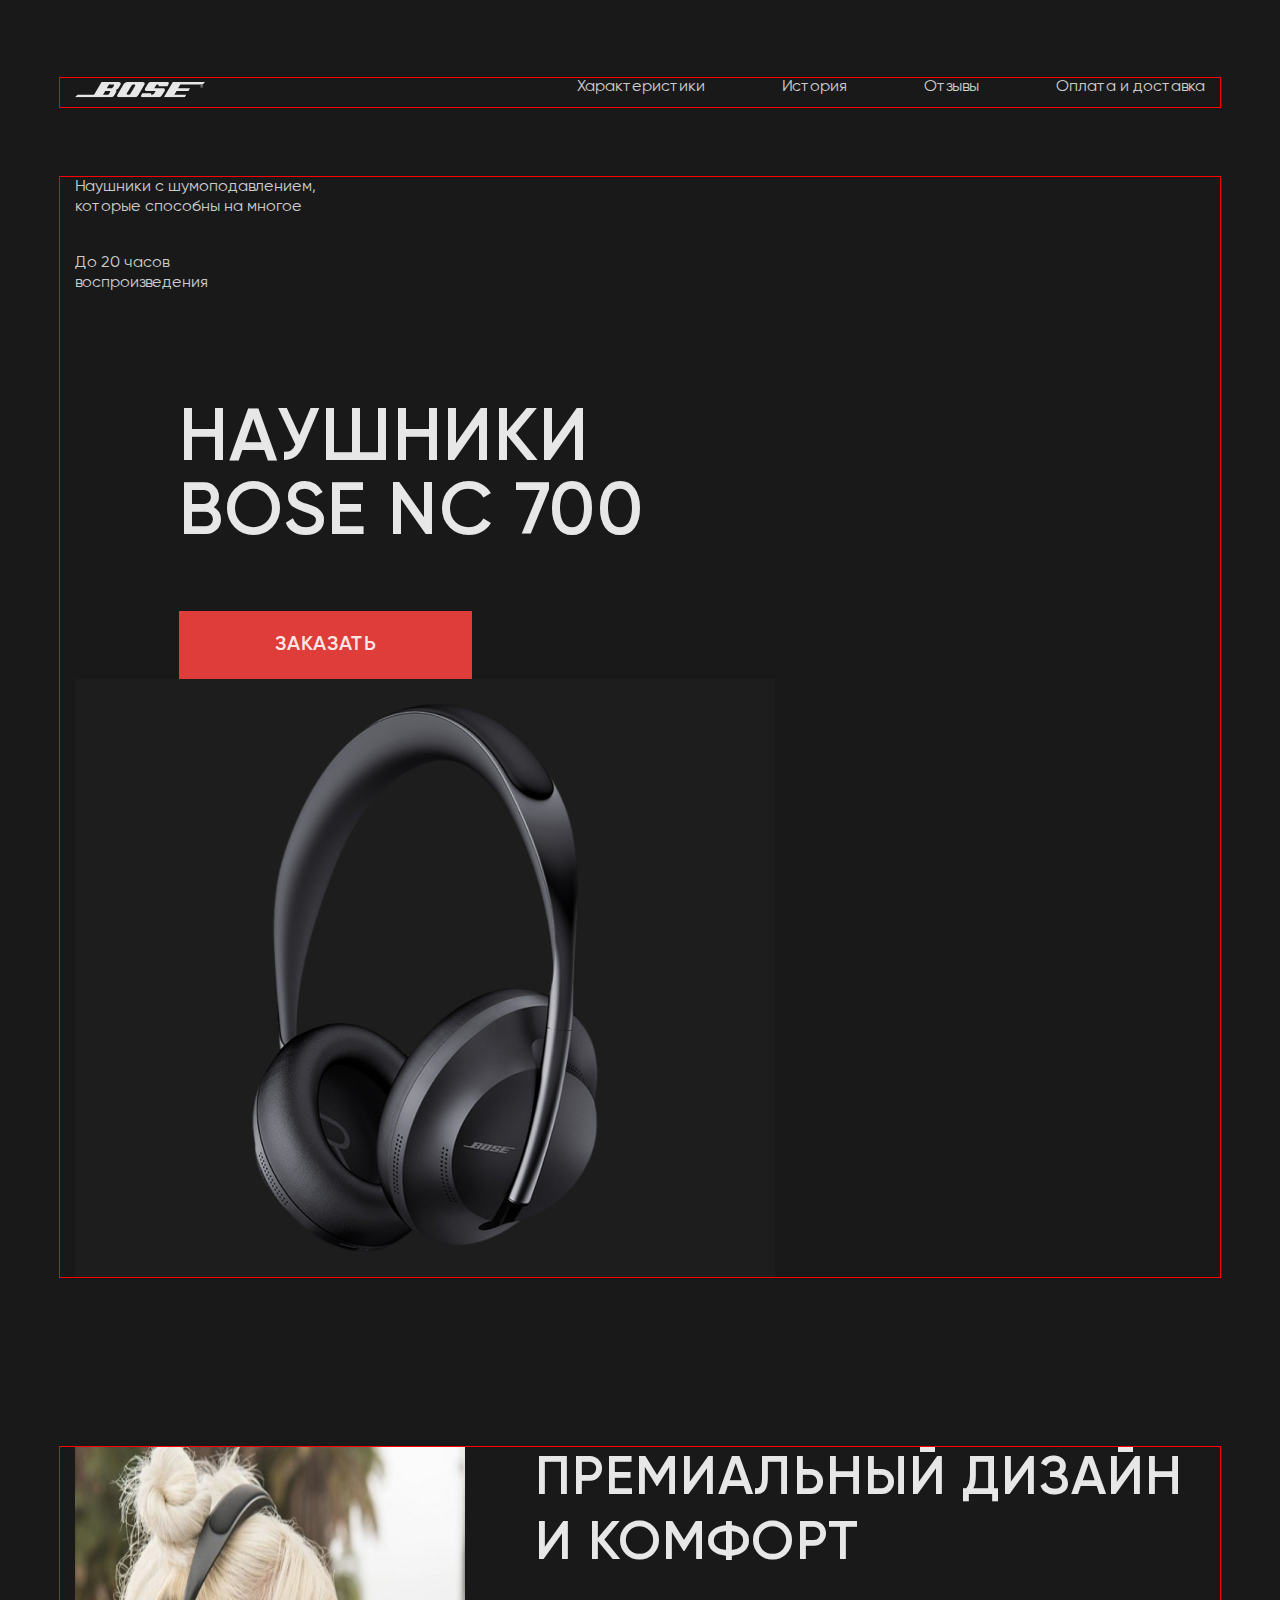
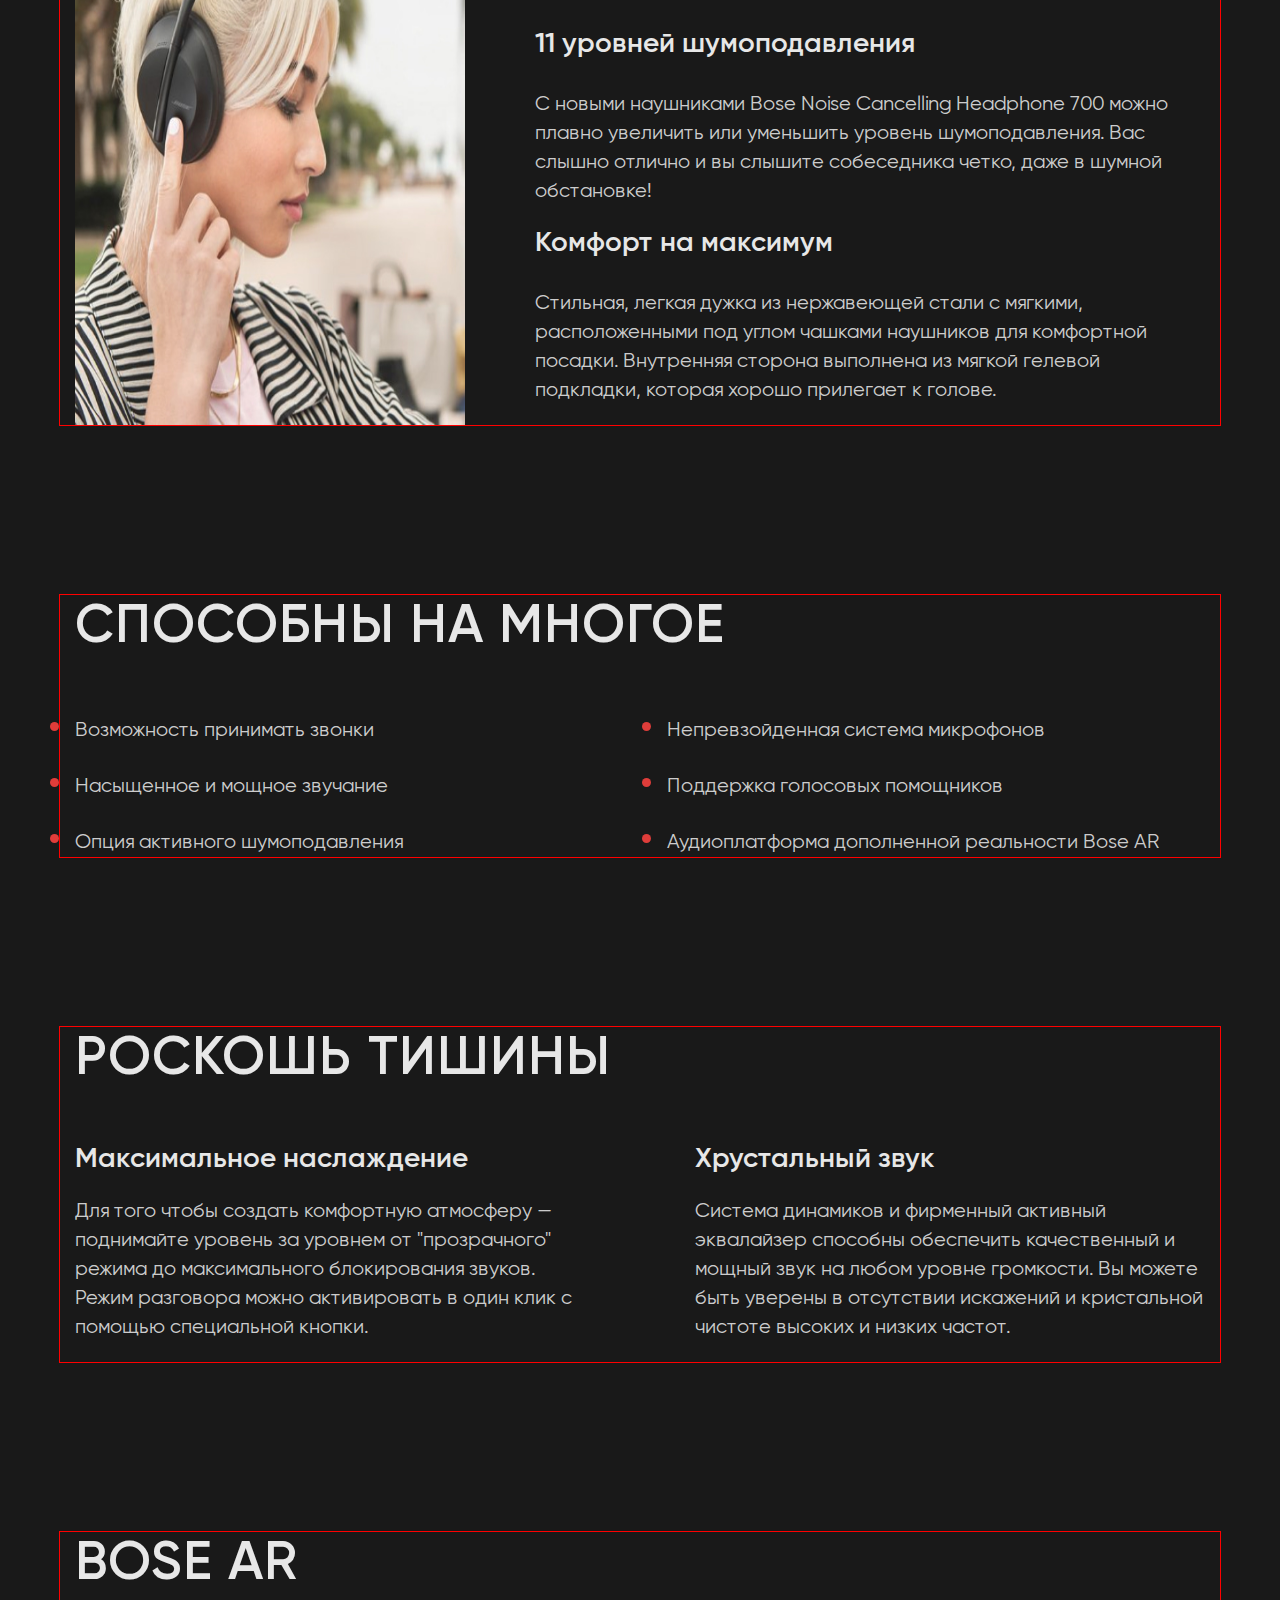
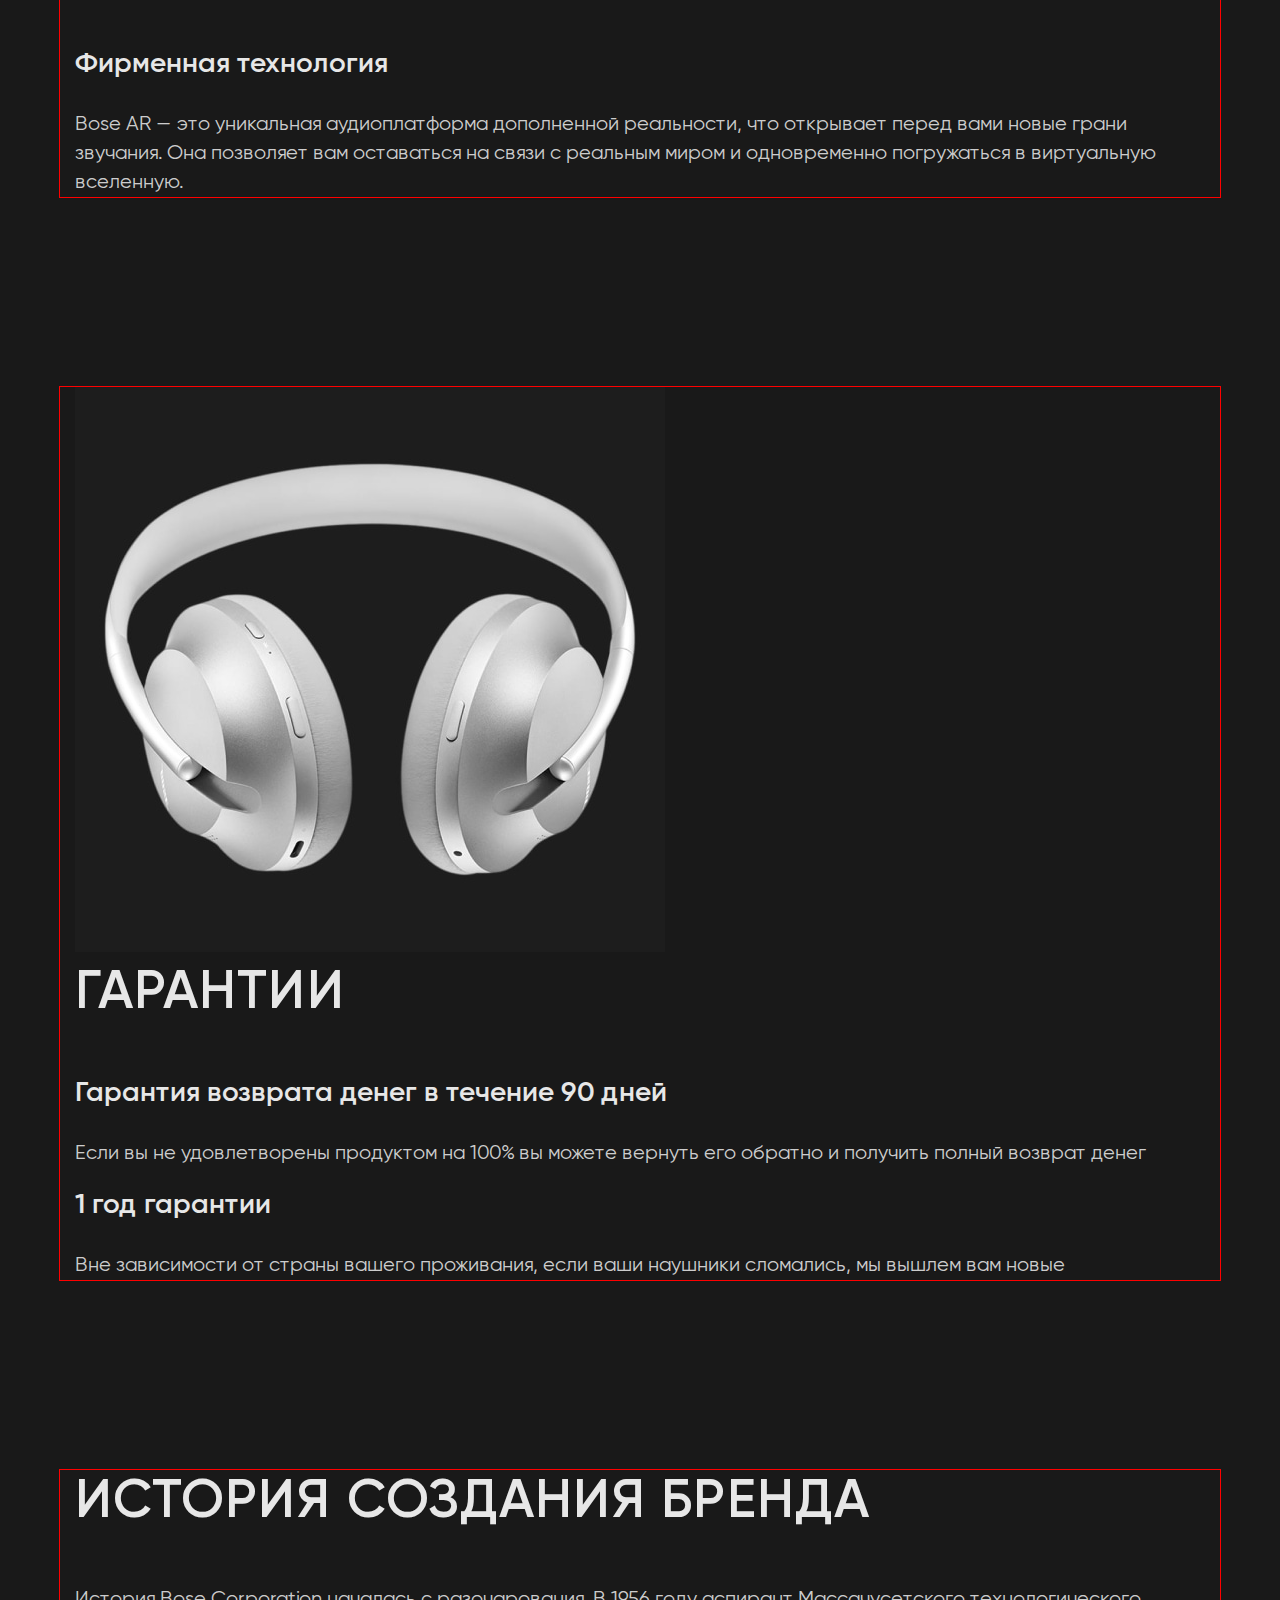
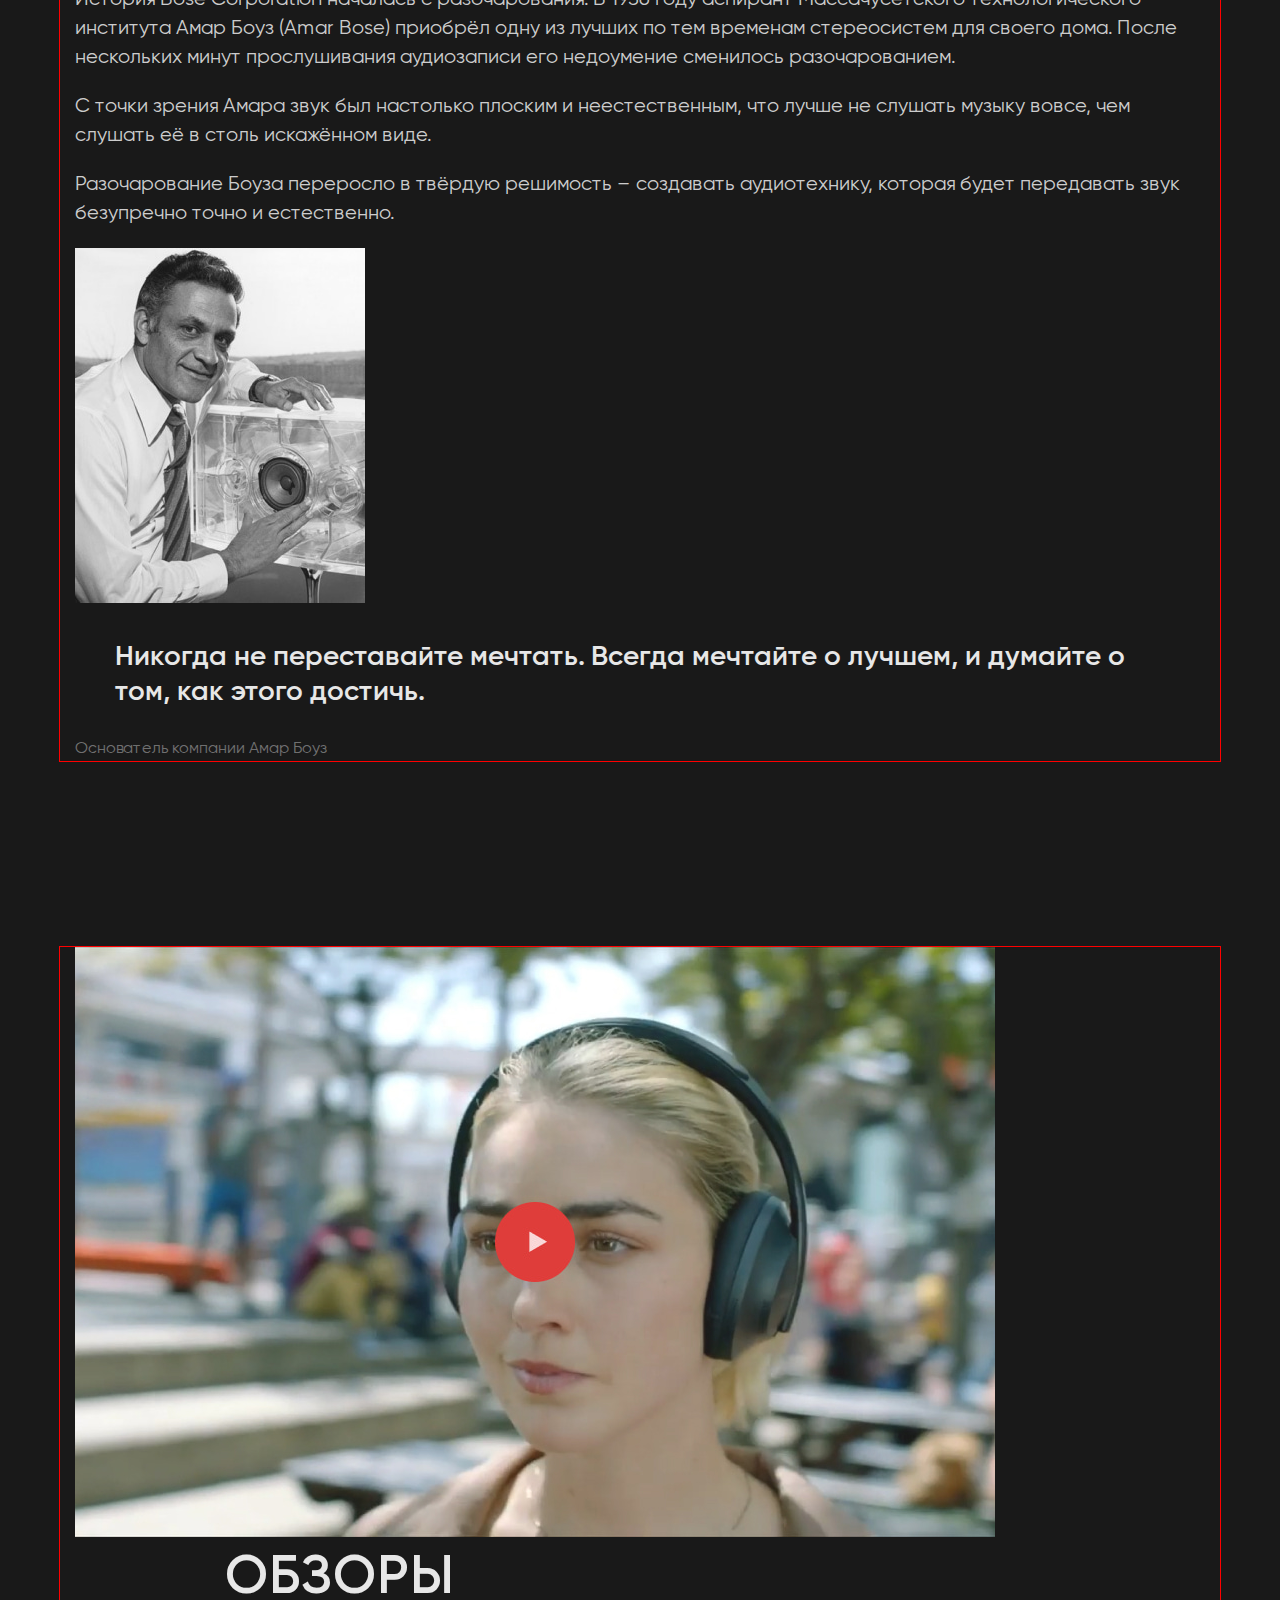
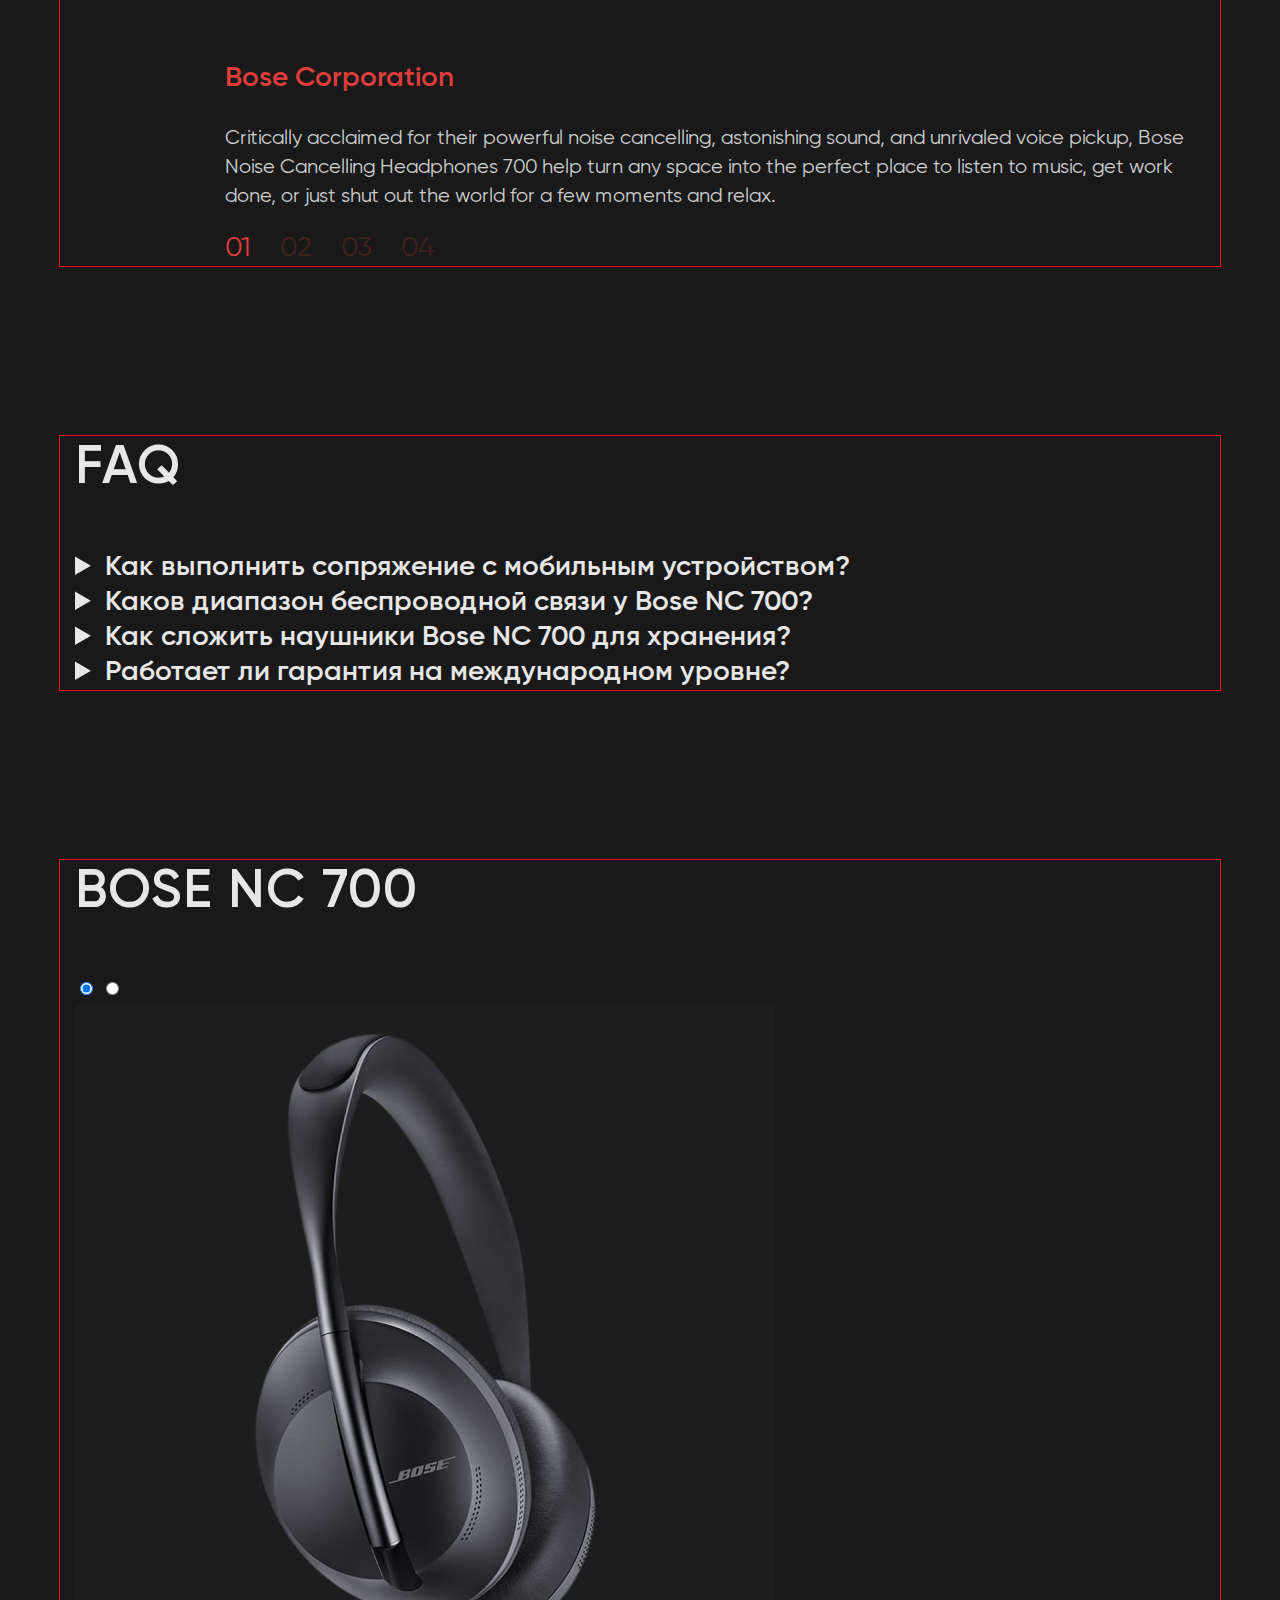
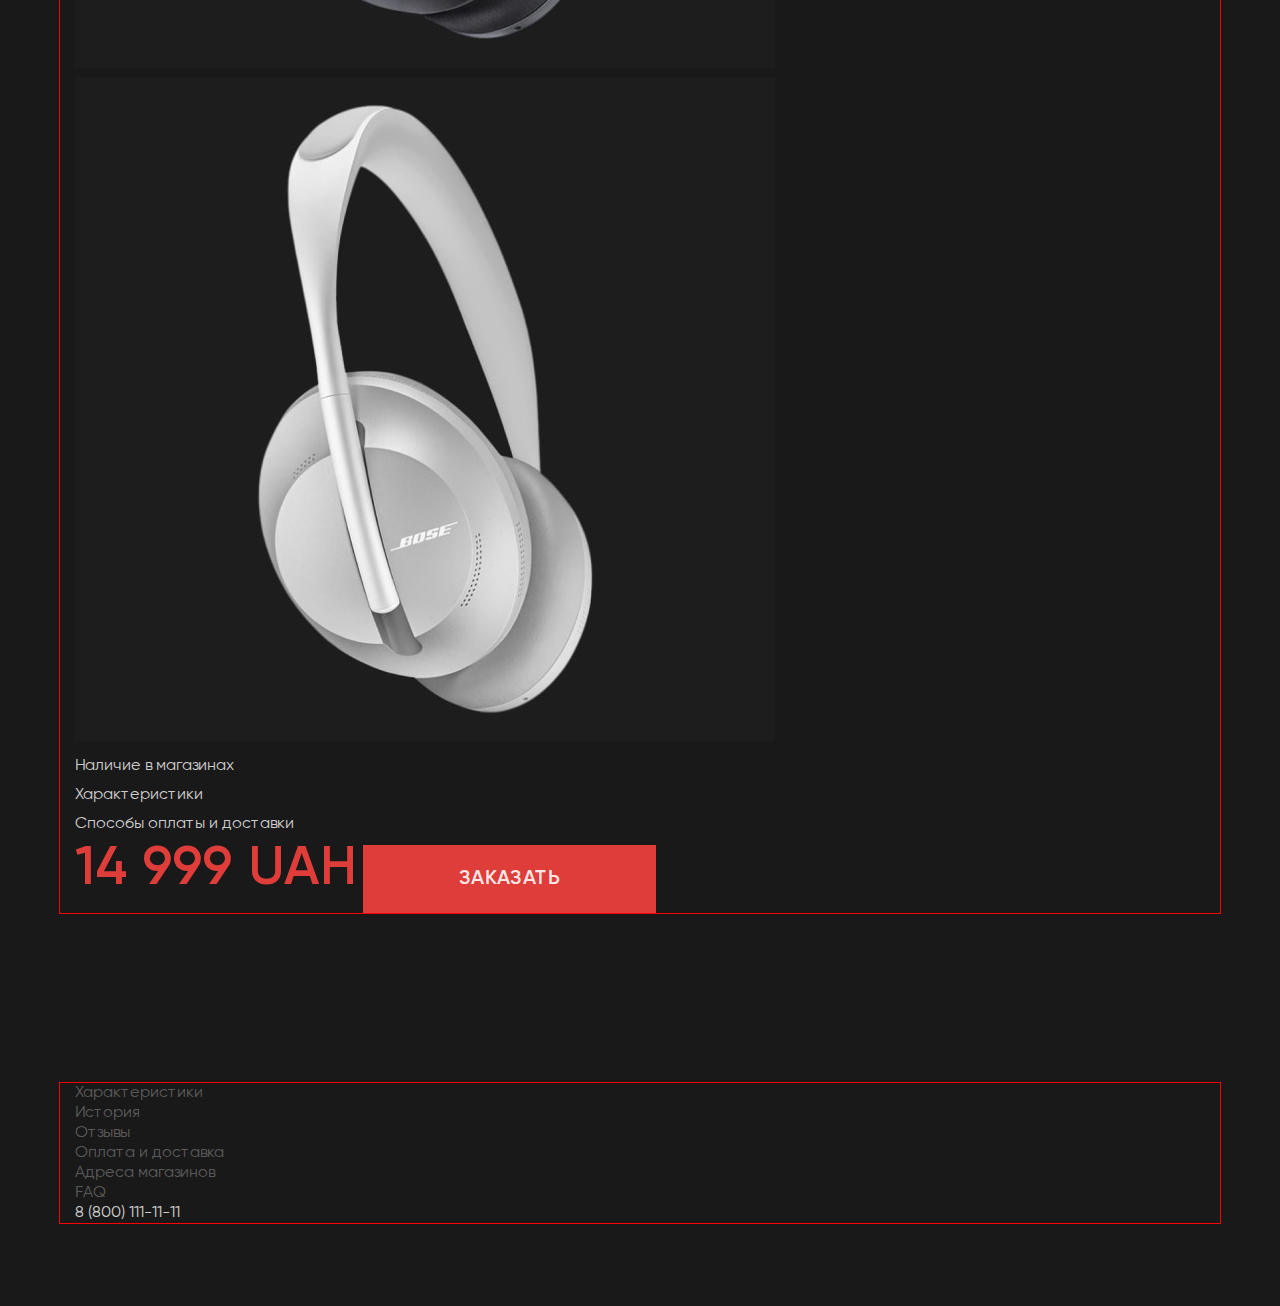
==== commit 58f2c2ed: "finished reviews sevtion" ====
--- a/index.html
+++ b/index.html
@@ -18,12 +18,7 @@
     <header class="header">
       <div class="container header-container">
         <a class="header-link" href="">
-          <img
-            src="./images/bose-logo.svg"
-            alt="Логитип bose"
-            width="130"
-            height="16"
-          />
+          <img src="./images/bose-logo.svg" alt="Логитип bose" width="130" height="16" />
         </a>
         <nav class="nav">
           <ul class="nav-list">
@@ -47,50 +42,34 @@
       <section class="hero">
         <div class="container">
           <div class="hero-wrapper">
-            <p class="hero-description">
-              Наушники с шумоподавлением, которые&nbsp;способны на многое
-            </p>
+            <p class="hero-description">Наушники с шумоподавлением, которые&nbsp;способны на многое</p>
             <p class="hero-description">До 20 часов воспроизведения</p>
           </div>
 
           <h1 class="hero-title">Наушники Bose NC 700</h1>
           <button class="btn hero-btn">Заказать</button>
-          <img
-            class="hero-img"
-            src="./images/hero/bose-nc-700.jpg"
-            alt="Наушники Bose NC 700"
-            width="700"
-            height="598"
-          />
+          <img class="hero-img" src="./images/hero/bose-nc-700.jpg" alt="Наушники Bose NC 700" width="700" height="598" />
         </div>
       </section>
       <section class="design section" id="design">
         <div class="container desing-container">
-          <img
-            class="desing-img"
-            src="./images/design/design.jpg"
-            alt=""
-            width="390"
-          />
+          <img class="desing-img" src="./images/design/design.jpg" alt="" width="390">
           <div class="desing-content">
             <h2 class="title">Премиальный дизайн и комфорт</h2>
             <ul>
               <li>
                 <h3 class="subtitle">11 уровней шумоподавления</h3>
                 <p>
-                  С новыми наушниками Bose Noise Cancelling Headphone 700 можно
-                  плавно увеличить или уменьшить уровень шумоподавления. Вас
-                  слышно отлично и вы слышите собеседника четко, даже в шумной
-                  обстановке!
+                  С новыми наушниками Bose Noise Cancelling Headphone 700 можно плавно увеличить или уменьшить уровень
+                  шумоподавления. Вас слышно отлично и вы слышите собеседника четко, даже в шумной обстановке!
                 </p>
               </li>
               <li>
                 <h3 class="subtitle">Комфорт на максимум</h3>
                 <p>
-                  Стильная, легкая дужка из нержавеющей стали с мягкими,
-                  расположенными под углом чашками наушников для комфортной
-                  посадки. Внутренняя сторона выполнена из мягкой гелевой
-                  подкладки, которая хорошо прилегает к голове.
+                  Стильная, легкая дужка из нержавеющей стали с мягкими, расположенными под углом чашками наушников для
+                  комфортной посадки. Внутренняя сторона выполнена из мягкой гелевой подкладки, которая хорошо прилегает к
+                  голове.
                 </p>
               </li>
             </ul>
@@ -98,27 +77,15 @@
         </div>
       </section>
       <section class="advantages section">
-        <div class="container advantages-container">
+        <div class="container advantages-container ">
           <h2 class="title">способны на многое</h2>
           <ul class="advantages-content">
-            <li class="advantages-content-item">
-              Возможность принимать звонки
-            </li>
-            <li class="advantages-content-item">
-              Непревзойденная система микрофонов
-            </li>
-            <li class="advantages-content-item">
-              Насыщенное и мощное звучание
-            </li>
-            <li class="advantages-content-item">
-              Поддержка голосовых помощников
-            </li>
-            <li class="advantages-content-item">
-              Опция активного шумоподавления
-            </li>
-            <li class="advantages-content-item">
-              Аудиоплатформа дополненной реальности Bose AR
-            </li>
+            <li class="advantages-content-item">Возможность принимать звонки</li>
+            <li class="advantages-content-item">Непревзойденная система микрофонов</li>
+            <li class="advantages-content-item">Насыщенное и мощное звучание</li>
+            <li class="advantages-content-item">Поддержка голосовых помощников</li>
+            <li class="advantages-content-item">Опция активного шумоподавления</li>
+            <li class="advantages-content-item">Аудиоплатформа дополненной реальности Bose AR</li>
           </ul>
         </div>
       </section>
@@ -129,147 +96,84 @@
             <li class="features-item">
               <h3 class="subtitle">Максимальное наслаждение</h3>
               <p>
-                Для того чтобы создать комфортную атмосферу — поднимайте уровень
-                за уровнем от "прозрачного" режима до максимального блокирования
-                звуков. Режим разговора можно активировать в один клик с помощью
-                специальной кнопки.
+                Для того чтобы создать комфортную атмосферу — поднимайте уровень за уровнем от "прозрачного" режима до
+                максимального блокирования звуков. Режим разговора можно активировать в один клик с помощью специальной
+                кнопки.
               </p>
             </li>
             <li class="features-item">
               <h3 class="subtitle">Хрустальный звук</h3>
               <p>
-                Система динамиков и фирменный активный эквалайзер способны
-                обеспечить качественный и мощный звук на любом уровне громкости.
-                Вы можете быть уверены в отсутствии искажений и кристальной
-                чистоте высоких и низких частот.
+                Система динамиков и фирменный активный эквалайзер способны обеспечить качественный и мощный звук на
+                любом уровне громкости. Вы можете быть уверены в отсутствии искажений и кристальной чистоте высоких и
+                низких частот.
               </p>
             </li>
           </ul>
         </div>
       </section>
       <section class="technology section">
-        <div class="container technology-container">
-          <div class="technology-content">
-            <h2 class="title">Bose AR</h2>
-            <h3 class="subtitle">Фирменная технология</h3>
-            <p>
-              Bose AR — это уникальная аудиоплатформа дополненной реальности,
-              что открывает перед вами новые грани звучания. Она позволяет вам
-              оставаться на связи с реальным миром и одновременно погружаться в
-              виртуальную вселенную.
-            </p>
-          </div>
-          <img
-            class="technology-img"
-            src="./images/technology/img.jpg"
-            alt="Фирменная технология"
-          />
+        <div class="container">
+          <h2 class="title">Bose AR</h2>
+          <h3 class="subtitle">Фирменная технология</h3>
+          <p>
+            Bose AR — это уникальная аудиоплатформа дополненной реальности, что открывает перед вами новые грани
+            звучания. Она позволяет вам оставаться на связи с реальным миром и одновременно погружаться в виртуальную
+            вселенную.
+          </p>
         </div>
       </section>
       <section class="warranty section">
-        <div class="warranty-container container">
-          <img
-            class="warranty-img"
-            src="./images/warranty/img.jpg"
-            alt="Наушники Bose NC 700"
-            width="590"
-            height="565"
-          />
-          <div class="warranty-content">
-            <h2 class="title">Гарантии</h2>
-            <ul>
-              <li class="warranty-item">
-                <div class="warranty-marker"></div>
-                <h3 class="subtitle">
-                  Гарантия возврата денег в течение 90 дней
-                </h3>
-                <p class="warranty-text">
-                  Если вы не удовлетворены продуктом на 100% вы можете вернуть
-                  его обратно и получить полный возврат денег
-                </p>
-              </li>
-              <li class="warranty-item">
-                <div class="warranty-marker"></div>
-                <h3 class="subtitle">1 год гарантии</h3>
-                <p class="warranty-text">
-                  Вне зависимости от страны вашего проживания, если ваши
-                  наушники сломались, мы вышлем вам новые
-                </p>
-              </li>
-            </ul>
-          </div>
+        <div class="container">
+          <img src="./images/warranty/img.jpg" alt="Наушники Bose NC 700" width="590" height="565" />
+          <h2 class="title">Гарантии</h2>
+          <ul>
+            <li>
+              <h3 class="subtitle">Гарантия возврата денег в течение 90 дней</h3>
+              <p>
+                Если вы не удовлетворены продуктом на 100% вы можете вернуть его обратно и получить полный возврат денег
+              </p>
+            </li>
+            <li>
+              <h3 class="subtitle">1 год гарантии</h3>
+              <p>Вне зависимости от страны вашего проживания, если ваши наушники сломались, мы вышлем вам новые</p>
+            </li>
+          </ul>
         </div>
       </section>
       <section class="history section" id="history">
-        <div class="container history-content">
-          <div class="history-subcontent">
-            <h2 class="title">история создания бренда</h2>
-            <div class="subcontent-wrapper">
-              <p class="subcontent-text">
-                История Bose Corporation началась с разочарования. В 1956 году
-                аспирант Массачусетского технологического института Амар Боуз
-                (Amar Bose) приобрёл одну из лучших по тем временам стереосистем
-                для своего дома. После нескольких минут прослушивания
-                аудиозаписи его недоумение сменилось разочарованием.
-              </p>
-              <p class="subcontent-text">
-                С точки зрения Амара звук был настолько плоским и
-                неестественным, что лучше не слушать музыку вовсе, чем слушать
-                её в столь искажённом виде.
-              </p>
-            </div>
-            <img
-              src="./images/history/img-1.jpg"
-              alt="Основатель компании Амар Боуз"
-              width="290"
-              height="355"
-            />
-          </div>
-
-          <div class="history-subcontent">
-            <img
-              src="./images/history/img.jpg"
-              alt="история создания бренда"
-              width="870"
-            />
-            <p class="subcontent-text-last">
-              Разочарование Боуза переросло в твёрдую решимость – создавать
-              аудиотехнику, которая будет передавать звук безупречно точно и
-              естественно.
-            </p>
-            <img
-              class="quotes-mark"
-              src="./images/quotes.png"
-              alt="кавычки"
-              width="34"
-              height="25"
-            />
-
-            <blockquote class="subtitle quotes-text">
-              Никогда не переставайте мечтать. Всегда мечтайте о лучшем, и
-              думайте о том, как этого достичь.
-            </blockquote>
-            <p class="history-author">Основатель компании Амар Боуз</p>
-          </div>
+        <div class="container">
+          <h2 class="title">история создания бренда</h2>
+          <p>
+            История Bose Corporation началась с разочарования. В 1956 году аспирант Массачусетского технологического
+            института Амар Боуз (Amar Bose) приобрёл одну из лучших по тем временам стереосистем для своего дома. После
+            нескольких минут прослушивания аудиозаписи его недоумение сменилось разочарованием.
+          </p>
+          <p>
+            С точки зрения Амара звук был настолько плоским и неестественным, что лучше не слушать музыку вовсе, чем
+            слушать её в столь искажённом виде.
+          </p>
+          <p>
+            Разочарование Боуза переросло в твёрдую решимость – создавать аудиотехнику, которая будет передавать звук
+            безупречно точно и естественно.
+          </p>
+          <img src="./images/history/img-1.jpg" alt="Основатель компании Амар Боуз" width="290" height="355" />
+          <blockquote class="subtitle">
+            Никогда не переставайте мечтать. Всегда мечтайте о лучшем, и думайте о том, как этого достичь.
+          </blockquote>
+          <p class="history-author">Основатель компании Амар Боуз</p>
         </div>
       </section>
       <section class="reviews section" id="reviews">
-        <div class="container">
-          <video
-            src="#"
-            poster="./images/reviews/img.jpg"
-            width="920"
-            height="590"
-          ></video>
-
+        <div class="container reviews-container">
+          <video src="#" poster="./images/reviews/img.jpg" width="920" height="590"></video>
+           <div class="reviews-box">
           <h2 class="title">обзоры</h2>
           <h3 class="reviews-subtitle subtitle" lang="en">Bose Сorporation</h3>
           <p>
-            Critically acclaimed for their powerful noise cancelling,
-            astonishing sound, and unrivaled voice pickup, Bose Noise Cancelling
-            Headphones 700 help turn any space into the perfect place to listen
-            to music, get work done, or just shut out the world for a few
-            moments and relax.
+            Critically acclaimed for their powerful noise cancelling, astonishing sound, and unrivaled voice pickup,
+            Bose Noise Cancelling Headphones 700 help turn any space into the perfect place to listen to music, get work
+            done, or just shut out the world for a few moments and relax.
           </p>
           <ul class="reviews-pagination">
             <li class="reviews-pagination-item active">01</li>
@@ -278,76 +182,53 @@
             <li class="reviews-pagination-item">04</li>
           </ul>
         </div>
+        </div>
       </section>
       <section class="faq section">
         <div class="container">
           <h2 class="title">FAQ</h2>
           <details>
-            <summary class="subtitle">
-              Как выполнить сопряжение с мобильным устройством?
-            </summary>
-            <p>
-              Во-первых, убедитесь, что ваши наушники включены одним нажатием
-              верхней кнопки на задней стороне правого наушника. Затем нажмите и
-              удерживайте кнопку питания в течение 3x секунд, чтобы перевести
-              наушники в режим сопряжения. Обратите внимание: если вы
-              подключаете наушники впервые, они автоматически включаются сразу в
-              этом режиме сопряжения. Голосовые подсказки предоставят вам
-              дополнительные инструкции. Мы рекомендуем вам использовать
-              приложение Bose Music для завершения процесса сопряжения, однако
-              вы также можете использовать настройки Bluetooth на своем
-              устройстве.
-            </p>
-          </details>
-          <details>
-            <summary class="subtitle">
-              Каков диапазон беспроводной связи у Bose NC 700?
-            </summary>
-            <p>
-              Во-первых, убедитесь, что ваши наушники включены одним нажатием
-              верхней кнопки на задней стороне правого наушника. Затем нажмите и
-              удерживайте кнопку питания в течение 3x секунд, чтобы перевести
-              наушники в режим сопряжения. Обратите внимание: если вы
-              подключаете наушники впервые, они автоматически включаются сразу в
-              этом режиме сопряжения. Голосовые подсказки предоставят вам
-              дополнительные инструкции. Мы рекомендуем вам использовать
-              приложение Bose Music для завершения процесса сопряжения, однако
-              вы также можете использовать настройки Bluetooth на своем
-              устройстве.
-            </p>
-          </details>
-          <details>
-            <summary class="subtitle">
-              Как сложить наушники Bose NC 700 для хранения?
-            </summary>
-            <p>
-              Во-первых, убедитесь, что ваши наушники включены одним нажатием
-              верхней кнопки на задней стороне правого наушника. Затем нажмите и
-              удерживайте кнопку питания в течение 3x секунд, чтобы перевести
-              наушники в режим сопряжения. Обратите внимание: если вы
-              подключаете наушники впервые, они автоматически включаются сразу в
-              этом режиме сопряжения. Голосовые подсказки предоставят вам
-              дополнительные инструкции. Мы рекомендуем вам использовать
-              приложение Bose Music для завершения процесса сопряжения, однако
-              вы также можете использовать настройки Bluetooth на своем
-              устройстве.
-            </p>
-          </details>
-          <details>
-            <summary class="subtitle">
-              Работает ли гарантия на международном уровне?
-            </summary>
-            <p>
-              Во-первых, убедитесь, что ваши наушники включены одним нажатием
-              верхней кнопки на задней стороне правого наушника. Затем нажмите и
-              удерживайте кнопку питания в течение 3x секунд, чтобы перевести
-              наушники в режим сопряжения. Обратите внимание: если вы
-              подключаете наушники впервые, они автоматически включаются сразу в
-              этом режиме сопряжения. Голосовые подсказки предоставят вам
-              дополнительные инструкции. Мы рекомендуем вам использовать
-              приложение Bose Music для завершения процесса сопряжения, однако
-              вы также можете использовать настройки Bluetooth на своем
-              устройстве.
+            <summary class="subtitle">Как выполнить сопряжение с мобильным устройством?</summary>
+            <p>
+              Во-первых, убедитесь, что ваши наушники включены одним нажатием верхней кнопки на задней стороне правого
+              наушника. Затем нажмите и удерживайте кнопку питания в течение 3x секунд, чтобы перевести наушники в режим
+              сопряжения. Обратите внимание: если вы подключаете наушники впервые, они автоматически включаются сразу в
+              этом режиме сопряжения. Голосовые подсказки предоставят вам дополнительные инструкции. Мы рекомендуем вам
+              использовать приложение Bose Music для завершения процесса сопряжения, однако вы также можете использовать
+              настройки Bluetooth на своем устройстве.
+            </p>
+          </details>
+          <details>
+            <summary class="subtitle">Каков диапазон беспроводной связи у Bose NC 700?</summary>
+            <p>
+              Во-первых, убедитесь, что ваши наушники включены одним нажатием верхней кнопки на задней стороне правого
+              наушника. Затем нажмите и удерживайте кнопку питания в течение 3x секунд, чтобы перевести наушники в режим
+              сопряжения. Обратите внимание: если вы подключаете наушники впервые, они автоматически включаются сразу в
+              этом режиме сопряжения. Голосовые подсказки предоставят вам дополнительные инструкции. Мы рекомендуем вам
+              использовать приложение Bose Music для завершения процесса сопряжения, однако вы также можете использовать
+              настройки Bluetooth на своем устройстве.
+            </p>
+          </details>
+          <details>
+            <summary class="subtitle">Как сложить наушники Bose NC 700 для хранения?</summary>
+            <p>
+              Во-первых, убедитесь, что ваши наушники включены одним нажатием верхней кнопки на задней стороне правого
+              наушника. Затем нажмите и удерживайте кнопку питания в течение 3x секунд, чтобы перевести наушники в режим
+              сопряжения. Обратите внимание: если вы подключаете наушники впервые, они автоматически включаются сразу в
+              этом режиме сопряжения. Голосовые подсказки предоставят вам дополнительные инструкции. Мы рекомендуем вам
+              использовать приложение Bose Music для завершения процесса сопряжения, однако вы также можете использовать
+              настройки Bluetooth на своем устройстве.
+            </p>
+          </details>
+          <details>
+            <summary class="subtitle">Работает ли гарантия на международном уровне?</summary>
+            <p>
+              Во-первых, убедитесь, что ваши наушники включены одним нажатием верхней кнопки на задней стороне правого
+              наушника. Затем нажмите и удерживайте кнопку питания в течение 3x секунд, чтобы перевести наушники в режим
+              сопряжения. Обратите внимание: если вы подключаете наушники впервые, они автоматически включаются сразу в
+              этом режиме сопряжения. Голосовые подсказки предоставят вам дополнительные инструкции. Мы рекомендуем вам
+              использовать приложение Bose Music для завершения процесса сопряжения, однако вы также можете использовать
+              настройки Bluetooth на своем устройстве.
             </p>
           </details>
         </div>
@@ -360,14 +241,8 @@
             <input type="radio" name="colors" />
           </div>
           <div class="order-thumb">
-            <img
-              src="./images/order/bose-black.jpg"
-              alt="Bose NC 700 черного цвета"
-            />
-            <img
-              src="./images/order/bose-white.jpg"
-              alt="Bose NC 700 белого цвета"
-            />
+            <img src="./images/order/bose-black.jpg" alt="Bose NC 700 черного цвета" />
+            <img src="./images/order/bose-white.jpg" alt="Bose NC 700 белого цвета" />
           </div>
           <ul class="order-list">
             <li class="order-item">
--- a/css/style.css
+++ b/css/style.css
@@ -53,11 +53,9 @@
 h3,
 h4,
 h5,
-h6 {
+h6,
+p {
   margin-top: 0;
-}
-p {
-  margin: 0;
 }
 
 /* COMMON STYLES */
@@ -82,8 +80,6 @@
 }
 
 .subtitle {
-  margin-bottom: 20px;
-
   font-weight: 600;
   font-size: 28px;
   line-height: 1.25;
@@ -242,82 +238,46 @@
   display: flex;
   justify-content: space-between;
 }
+.features .subtitle {
+  margin-bottom: 20px;
+}
 
 .features-item {
   width: 510px;
 }
-/* technology */
-.technology-container {
-  display: flex;
-}
-.technology-content {
-  margin-right: 70px; /*по аналогии с дизайн секцией*/
-}
-
-/* warranty */
-.warranty-container {
-  display: flex;
-}
-.warranty-content {
-  margin-left: 70px;
-}
-
-.warranty-item:not(:last-child) {
-  margin-bottom: 40px;
-}
-
-.warranty-marker {
-  width: 13px;
-  height: 13px;
-  background-color: var(--accent-cl);
-  border-radius: 50%;
-  margin-bottom: 24px;
-}
-
 /* HISTORY */
-.history-content {
-  display: flex;
-  /* flex-wrap: wrap; */
-}
-.history-subcontent:first-child {
-  margin-right: 150px;
-}
-
-.subcontent-wrapper {
-  margin-bottom: 120px;
-}
-
-.subcontent-text:not(:last-child) {
-  margin-bottom: 16px;
-}
-
-.subcontent-text-last {
-  margin-top: 50px;
-  width: 510px;
-}
-
-.quotes-mark {
-  margin-top: 90px;
-  margin-bottom: 50px;
-}
-
-.quotes-text {
-  margin: 0;
-  margin-bottom: 32px;
-  width: 382px;
-}
-
 .history-author {
   font-size: 16px;
   color: var(--quote-cl);
 }
 
 /* REVIEWS */
+.reviews-box{
+  display: flex;
+  flex-flow: column;
+  margin-left: 150px;
+}
+
+.review-container{
+  display: flex;
+  justify-content: flex-end;
+}
+
 .reviews-subtitle {
   color: var(--accent-cl);
 }
 
+
+.reviews-pagination{
+  display: flex;
+}
+
+.reviews-pagination-item:last-child{
+  margin-right: 0;
+}
+
 .reviews-pagination-item {
+  margin-right: 30px;
   font-size: 28px;
   line-height: 1.25;
   color: var(--accent-cl);
